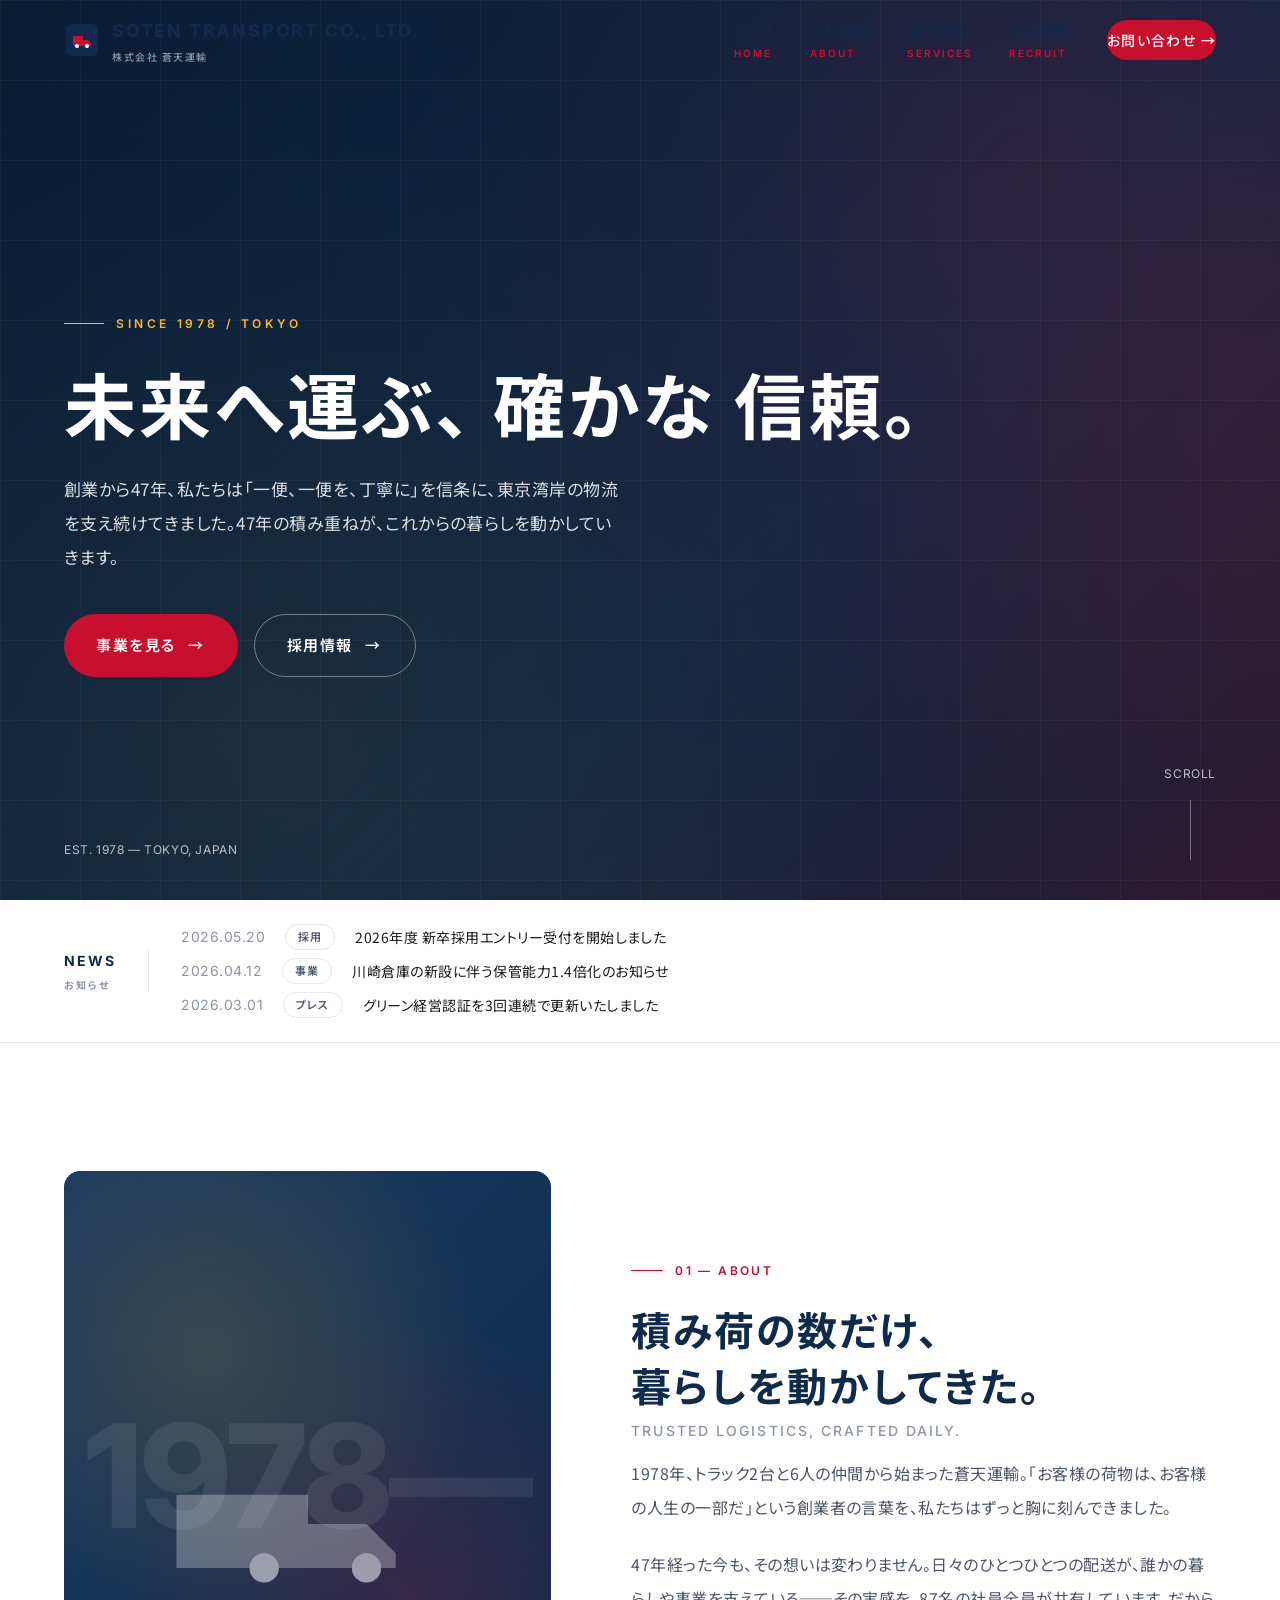
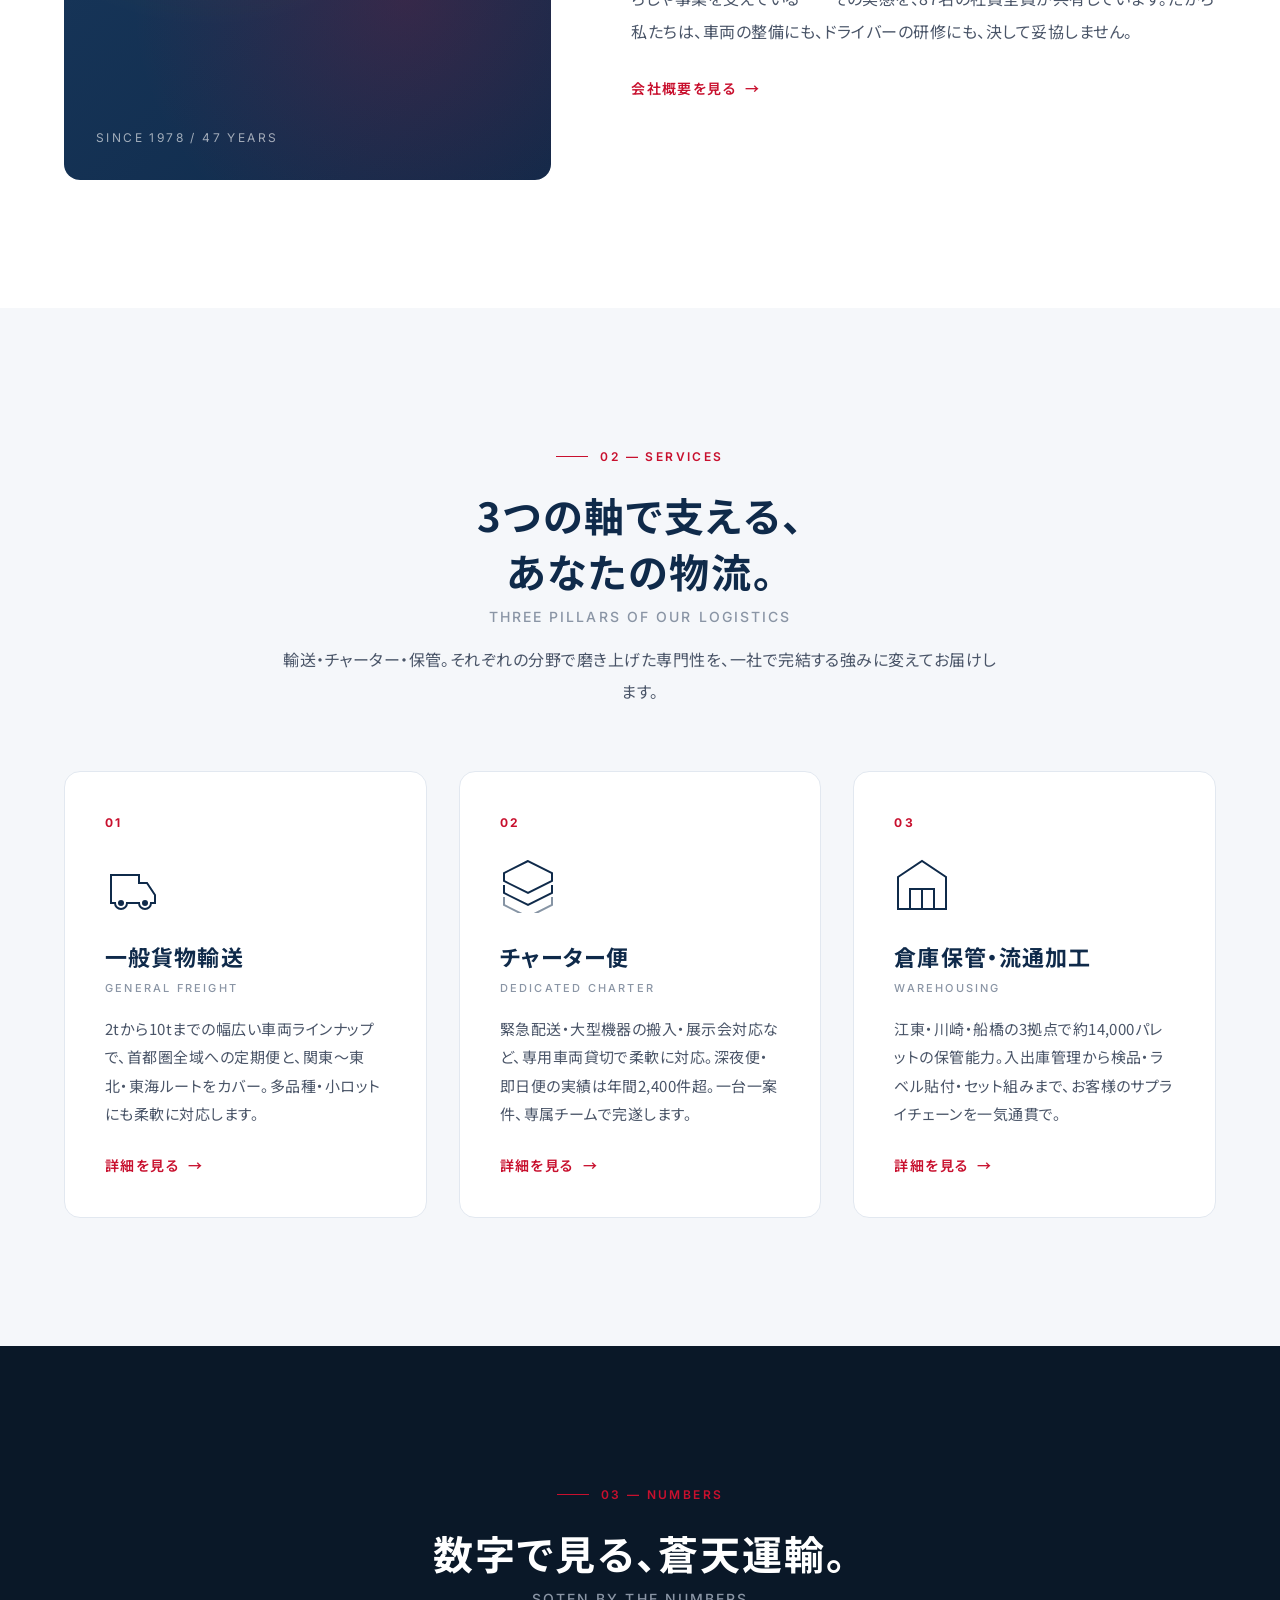
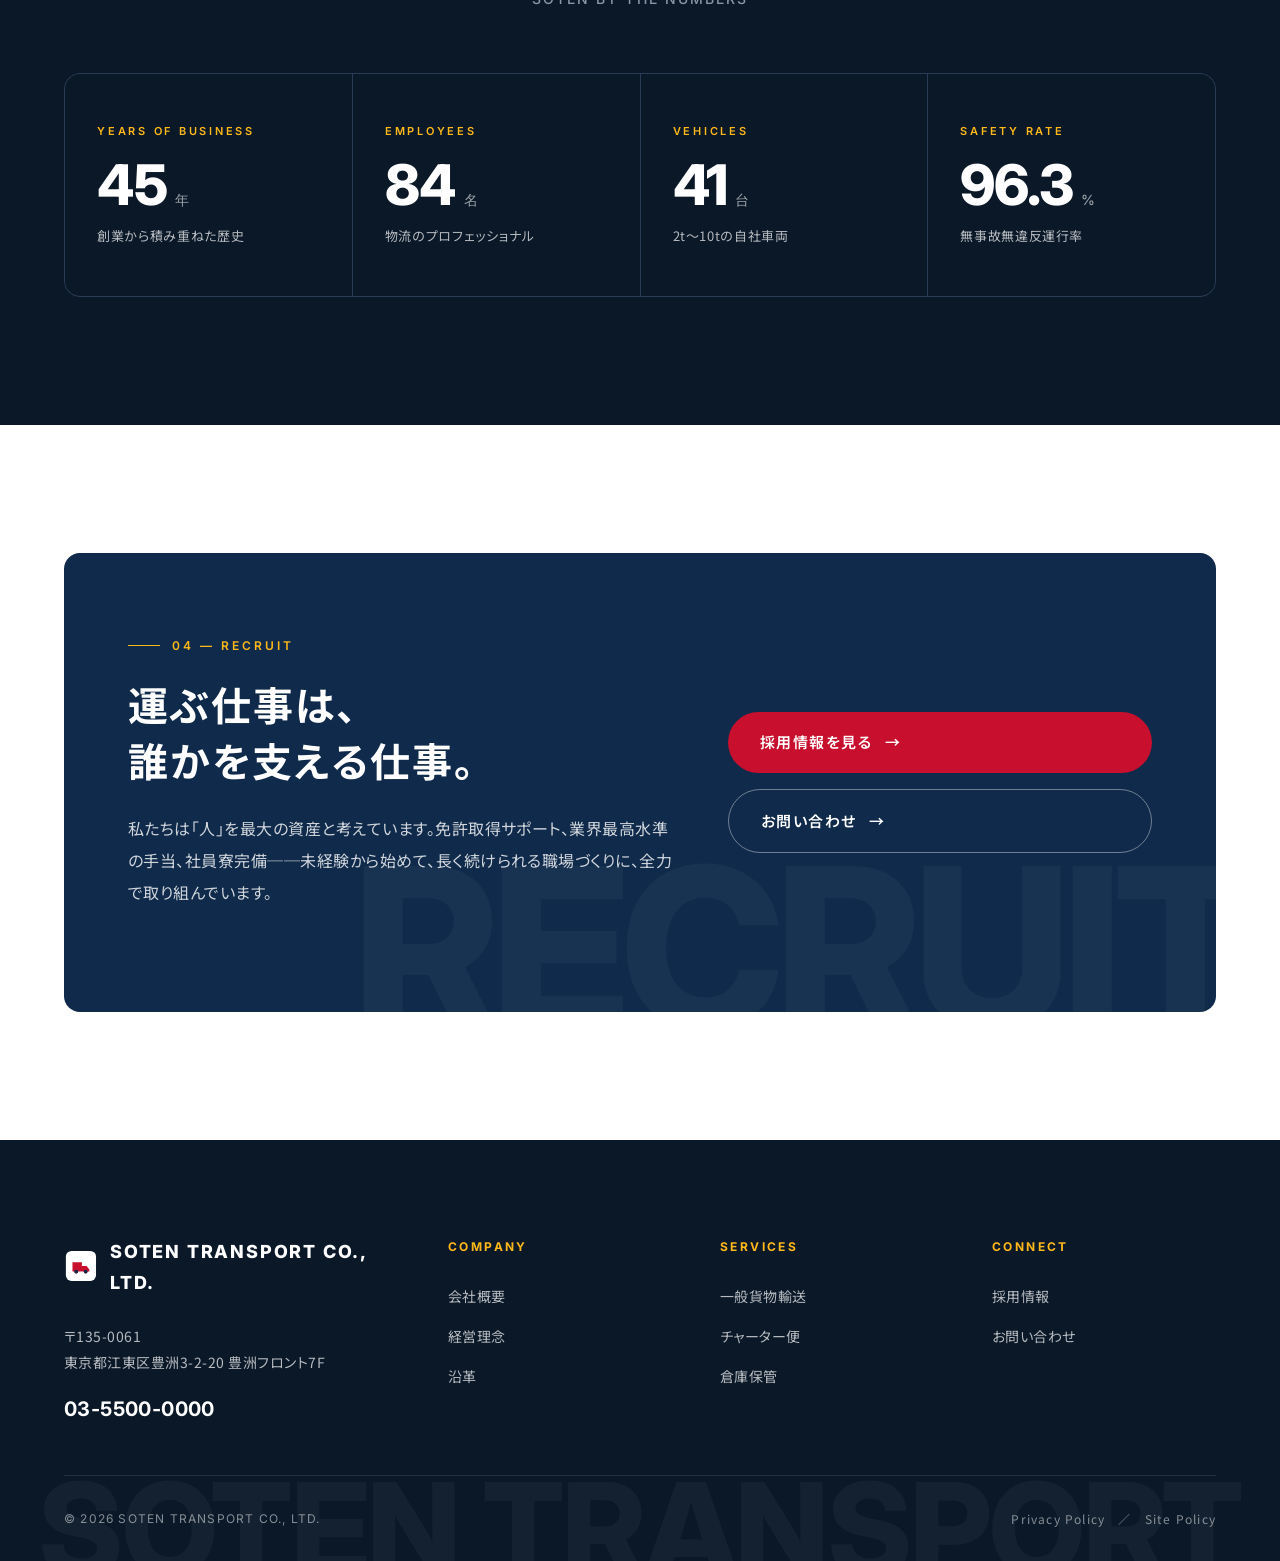
==== index.html @ a07a0244 "initial commit: 運送会社向けマルチページ コーポレートサイト テンプレート - 5ページ構成（トップ/会社概要/事業内容/採用/お問い合わせ） - data/config.json で" ====
<!DOCTYPE html>
<html lang="ja">
<head>
<meta charset="UTF-8">
<meta name="viewport" content="width=device-width, initial-scale=1">
<title>株式会社 蒼天運輸 | 未来へ運ぶ、確かな信頼。</title>
<meta name="description" content="創業47年。一般貨物輸送・チャーター便・倉庫業を一貫して提供する、東京湾岸の総合物流企業。蒼天運輸の公式サイト。">
<link rel="preconnect" href="https://fonts.googleapis.com">
<link rel="preconnect" href="https://fonts.gstatic.com" crossorigin>
<link href="https://fonts.googleapis.com/css2?family=Inter:wght@400;500;600;700;800&family=Noto+Sans+JP:wght@400;500;700&display=swap" rel="stylesheet">
<link rel="stylesheet" href="css/style.css">
</head>
<body>

<header class="site-header">
  <div class="site-header__inner">
    <a href="index.html" class="header__logo">
      <span class="header__logo-mark">
        <svg viewBox="0 0 36 36" fill="none" xmlns="http://www.w3.org/2000/svg">
          <rect x="2" y="2" width="32" height="32" rx="6" fill="#0F2A4A"/>
          <path d="M9 22 L9 14 L19 14 L19 18 L24 18 L27 22 L27 24 L25 24 A2 2 0 0 1 21 24 L15 24 A2 2 0 0 1 11 24 L9 24 Z" fill="#C8102E"/>
          <circle cx="13" cy="24" r="2" fill="#fff"/>
          <circle cx="23" cy="24" r="2" fill="#fff"/>
        </svg>
      </span>
      <span class="header__logo-text">
        <span data-cfg="company.nameEn">SOTEN TRANSPORT</span>
        <small data-cfg="company.name">株式会社 蒼天運輸</small>
      </span>
    </a>
    <nav class="header__nav">
      <a href="index.html">トップ<span class="en">Home</span></a>
      <a href="about.html">会社概要<span class="en">About</span></a>
      <a href="services.html">事業内容<span class="en">Services</span></a>
      <a href="recruit.html">採用情報<span class="en">Recruit</span></a>
      <a href="contact.html" class="header__cta">お問い合わせ →</a>
    </nav>
    <button class="header__menu-btn" aria-label="メニュー">
      <span></span><span></span><span></span>
    </button>
  </div>
</header>

<main>

  <!-- HERO -->
  <section class="hero">
    <div class="hero__bg hero__bg--placeholder"></div>
    <div class="hero__grid"></div>
    <div class="hero__inner">
      <div class="hero__sublabel">SINCE 1978 / TOKYO</div>
      <h1 class="hero__title">
        <span>未来へ運ぶ、</span>
        <span>確かな</span>
        <span>信頼。</span>
      </h1>
      <p class="hero__lead">創業から47年、私たちは「一便、一便を、丁寧に」を信条に、東京湾岸の物流を支え続けてきました。47年の積み重ねが、これからの暮らしを動かしていきます。</p>
      <div class="hero__cta">
        <a href="services.html" class="btn btn--primary">事業を見る<span class="btn__arrow">→</span></a>
        <a href="recruit.html" class="btn btn--outline">採用情報<span class="btn__arrow">→</span></a>
      </div>
    </div>
    <div class="hero__meta">
      <div class="en">EST. 1978 — TOKYO, JAPAN</div>
      <div class="hero__scroll">
        <span class="en">SCROLL</span>
        <span class="hero__scroll-line"></span>
      </div>
    </div>
  </section>

  <!-- NEWS STRIP -->
  <section class="news-strip">
    <div class="container">
      <div class="news-strip__inner">
        <div class="news-strip__label">
          NEWS
          <small>お知らせ</small>
        </div>
        <ul class="news-strip__list">
          <li class="news-strip__item">
            <span class="news-strip__date">2026.05.20</span>
            <span class="news-strip__tag">採用</span>
            <a href="recruit.html">2026年度 新卒採用エントリー受付を開始しました</a>
          </li>
          <li class="news-strip__item">
            <span class="news-strip__date">2026.04.12</span>
            <span class="news-strip__tag">事業</span>
            <a href="services.html">川崎倉庫の新設に伴う保管能力1.4倍化のお知らせ</a>
          </li>
          <li class="news-strip__item">
            <span class="news-strip__date">2026.03.01</span>
            <span class="news-strip__tag">プレス</span>
            <a href="#">グリーン経営認証を3回連続で更新いたしました</a>
          </li>
        </ul>
      </div>
    </div>
  </section>

  <!-- ABOUT -->
  <section class="section">
    <div class="container">
      <div class="about-grid">
        <div class="about-grid__visual fade-up">
          <span class="about-grid__visual-year">1978—</span>
          <svg class="about-grid__visual-truck" viewBox="0 0 200 100" fill="none" xmlns="http://www.w3.org/2000/svg">
            <path d="M10 70 L10 30 L100 30 L100 50 L140 50 L160 70 L160 80 L150 80 A10 10 0 0 1 130 80 L80 80 A10 10 0 0 1 60 80 L10 80 Z" fill="rgba(255,255,255,0.4)"/>
            <circle cx="70" cy="80" r="10" fill="rgba(255,255,255,0.6)"/>
            <circle cx="140" cy="80" r="10" fill="rgba(255,255,255,0.6)"/>
          </svg>
          <div class="about-grid__visual-label">SINCE 1978 / 47 YEARS</div>
        </div>
        <div class="about-grid__content fade-up fade-up--delay-1">
          <div class="section-label">01 — ABOUT</div>
          <h2 class="section-title">
            積み荷の数だけ、<br>暮らしを動かしてきた。
            <span class="en-sub">Trusted Logistics, Crafted Daily.</span>
          </h2>
          <p>1978年、トラック2台と6人の仲間から始まった蒼天運輸。「お客様の荷物は、お客様の人生の一部だ」という創業者の言葉を、私たちはずっと胸に刻んできました。</p>
          <p>47年経った今も、その想いは変わりません。日々のひとつひとつの配送が、誰かの暮らしや事業を支えている──その実感を、87名の社員全員が共有しています。だから私たちは、車両の整備にも、ドライバーの研修にも、決して妥協しません。</p>
          <a href="about.html" class="link-arrow">会社概要を見る</a>
        </div>
      </div>
    </div>
  </section>

  <!-- SERVICES -->
  <section class="section section--alt">
    <div class="container">
      <div class="section-header section-header--center fade-up">
        <div class="section-label">02 — SERVICES</div>
        <h2 class="section-title">
          3つの軸で支える、<br>あなたの物流。
          <span class="en-sub">Three Pillars of Our Logistics</span>
        </h2>
        <p class="section-lead">輸送・チャーター・保管。それぞれの分野で磨き上げた専門性を、一社で完結する強みに変えてお届けします。</p>
      </div>
      <div class="services-grid">
        <article class="service-card fade-up">
          <div class="service-card__num">01</div>
          <svg class="service-card__icon" viewBox="0 0 56 56" fill="none">
            <path d="M6 38V18h28v8h8l8 12v8h-4a6 6 0 1 1-12 0H22a6 6 0 1 1-12 0H6Z" stroke="currentColor" stroke-width="2"/>
            <circle cx="16" cy="46" r="3" fill="currentColor"/>
            <circle cx="40" cy="46" r="3" fill="currentColor"/>
          </svg>
          <h3 class="service-card__title">
            一般貨物輸送
            <small>General Freight</small>
          </h3>
          <p class="service-card__text">2tから10tまでの幅広い車両ラインナップで、首都圏全域への定期便と、関東〜東北・東海ルートをカバー。多品種・小ロットにも柔軟に対応します。</p>
          <a href="services.html#general" class="link-arrow">詳細を見る</a>
        </article>
        <article class="service-card fade-up fade-up--delay-1">
          <div class="service-card__num">02</div>
          <svg class="service-card__icon" viewBox="0 0 56 56" fill="none">
            <path d="M28 4 4 16v8l24 12 24-12v-8L28 4Z" stroke="currentColor" stroke-width="2"/>
            <path d="M4 28v8l24 12 24-12v-8" stroke="currentColor" stroke-width="2"/>
            <path d="M4 40v8l24 12 24-12v-8" stroke="currentColor" stroke-width="2" opacity="0.5"/>
          </svg>
          <h3 class="service-card__title">
            チャーター便
            <small>Dedicated Charter</small>
          </h3>
          <p class="service-card__text">緊急配送・大型機器の搬入・展示会対応など、専用車両貸切で柔軟に対応。深夜便・即日便の実績は年間2,400件超。一台一案件、専属チームで完遂します。</p>
          <a href="services.html#charter" class="link-arrow">詳細を見る</a>
        </article>
        <article class="service-card fade-up fade-up--delay-2">
          <div class="service-card__num">03</div>
          <svg class="service-card__icon" viewBox="0 0 56 56" fill="none">
            <path d="M4 20 28 4l24 16v32H4V20Z" stroke="currentColor" stroke-width="2"/>
            <path d="M16 52V32h24v20" stroke="currentColor" stroke-width="2"/>
            <path d="M28 32v20" stroke="currentColor" stroke-width="2"/>
          </svg>
          <h3 class="service-card__title">
            倉庫保管・流通加工
            <small>Warehousing</small>
          </h3>
          <p class="service-card__text">江東・川崎・船橋の3拠点で約14,000パレットの保管能力。入出庫管理から検品・ラベル貼付・セット組みまで、お客様のサプライチェーンを一気通貫で。</p>
          <a href="services.html#warehouse" class="link-arrow">詳細を見る</a>
        </article>
      </div>
    </div>
  </section>

  <!-- NUMBERS -->
  <section class="section section--dark">
    <div class="container">
      <div class="section-header section-header--center fade-up">
        <div class="section-label">03 — NUMBERS</div>
        <h2 class="section-title">
          数字で見る、蒼天運輸。
          <span class="en-sub">Soten by the Numbers</span>
        </h2>
      </div>
      <div class="numbers fade-up">
        <div class="numbers__cell">
          <div class="numbers__label">Years of Business</div>
          <div class="numbers__value"><span data-counter="47">0</span><span class="numbers__unit">年</span></div>
          <div class="numbers__caption">創業から積み重ねた歴史</div>
        </div>
        <div class="numbers__cell">
          <div class="numbers__label">Employees</div>
          <div class="numbers__value"><span data-counter="87">0</span><span class="numbers__unit">名</span></div>
          <div class="numbers__caption">物流のプロフェッショナル</div>
        </div>
        <div class="numbers__cell">
          <div class="numbers__label">Vehicles</div>
          <div class="numbers__value"><span data-counter="42">0</span><span class="numbers__unit">台</span></div>
          <div class="numbers__caption">2t〜10tの自社車両</div>
        </div>
        <div class="numbers__cell">
          <div class="numbers__label">Safety Rate</div>
          <div class="numbers__value"><span data-counter="99.8">0</span><span class="numbers__unit">%</span></div>
          <div class="numbers__caption">無事故無違反運行率</div>
        </div>
      </div>
    </div>
  </section>

  <!-- RECRUIT CTA -->
  <section class="section">
    <div class="container">
      <div class="recruit-cta fade-up">
        <div class="recruit-cta__content">
          <div class="recruit-cta__label">04 — RECRUIT</div>
          <h2 class="recruit-cta__title">運ぶ仕事は、<br>誰かを支える仕事。</h2>
          <p class="recruit-cta__text">私たちは「人」を最大の資産と考えています。免許取得サポート、業界最高水準の手当、社員寮完備──未経験から始めて、長く続けられる職場づくりに、全力で取り組んでいます。</p>
        </div>
        <div class="recruit-cta__action">
          <a href="recruit.html" class="btn btn--primary">採用情報を見る<span class="btn__arrow">→</span></a>
          <a href="contact.html" class="btn btn--outline">お問い合わせ<span class="btn__arrow">→</span></a>
        </div>
      </div>
    </div>
  </section>

</main>

<footer class="site-footer">
  <div class="site-footer__brand en">SOTEN TRANSPORT</div>
  <div class="container site-footer__inner">
    <div class="site-footer__top">
      <div>
        <div class="site-footer__logo">
          <span class="site-footer__logo-mark">
            <svg viewBox="0 0 36 36" fill="none" xmlns="http://www.w3.org/2000/svg">
              <rect x="2" y="2" width="32" height="32" rx="6" fill="#fff"/>
              <path d="M9 22 L9 14 L19 14 L19 18 L24 18 L27 22 L27 24 L25 24 A2 2 0 0 1 21 24 L15 24 A2 2 0 0 1 11 24 L9 24 Z" fill="#C8102E"/>
              <circle cx="13" cy="24" r="2" fill="#0F2A4A"/>
              <circle cx="23" cy="24" r="2" fill="#0F2A4A"/>
            </svg>
          </span>
          <span data-cfg="company.nameEn">SOTEN TRANSPORT</span>
        </div>
        <div class="site-footer__address">
          〒<span data-cfg="company.addressZip">135-0061</span><br>
          <span data-cfg="company.address">東京都江東区豊洲3-2-20 豊洲フロント7F</span>
        </div>
        <div class="site-footer__contact" data-cfg="company.phone">03-5500-0000</div>
      </div>
      <div>
        <div class="site-footer__col-title">Company</div>
        <ul class="site-footer__links">
          <li><a href="about.html">会社概要</a></li>
          <li><a href="about.html#philosophy">経営理念</a></li>
          <li><a href="about.html#history">沿革</a></li>
        </ul>
      </div>
      <div>
        <div class="site-footer__col-title">Services</div>
        <ul class="site-footer__links">
          <li><a href="services.html#general">一般貨物輸送</a></li>
          <li><a href="services.html#charter">チャーター便</a></li>
          <li><a href="services.html#warehouse">倉庫保管</a></li>
        </ul>
      </div>
      <div>
        <div class="site-footer__col-title">Connect</div>
        <ul class="site-footer__links">
          <li><a href="recruit.html">採用情報</a></li>
          <li><a href="contact.html">お問い合わせ</a></li>
        </ul>
      </div>
    </div>
    <div class="site-footer__bottom">
      <div class="site-footer__copy">© 2026 SOTEN TRANSPORT CO., LTD.</div>
      <div>Privacy Policy　／　Site Policy</div>
    </div>
  </div>
</footer>

<script src="js/main.js"></script>
</body>
</html>
---- css/style.css ----
/* =========================================
   蒼天運輸 - 公式サイト 共通スタイル
   ========================================= */

:root {
  --color-primary: #0F2A4A;
  --color-primary-dark: #081A30;
  --color-accent: #C8102E;
  --color-accent-dark: #9C0C24;
  --color-highlight: #FFB81C;
  --color-text: #1A1A1A;
  --color-text-sub: #4A5568;
  --color-text-light: #8A95A5;
  --color-bg: #FFFFFF;
  --color-bg-alt: #F5F7FA;
  --color-bg-dark: #0A1828;
  --color-border: #E2E8F0;
  --color-border-dark: #2A3B55;

  --font-jp: "Noto Sans JP", "Hiragino Kaku Gothic ProN", "Yu Gothic Medium", "Meiryo", sans-serif;
  --font-en: "Inter", "Outfit", -apple-system, BlinkMacSystemFont, sans-serif;

  --container: 1200px;
  --container-narrow: 960px;

  --space-2xs: 0.25rem;
  --space-xs: 0.5rem;
  --space-sm: 1rem;
  --space-md: 1.5rem;
  --space-lg: 2.5rem;
  --space-xl: 4rem;
  --space-2xl: 6rem;
  --space-3xl: 8rem;

  --radius-sm: 4px;
  --radius-md: 8px;
  --radius-lg: 16px;

  --transition-fast: 0.2s cubic-bezier(0.4, 0, 0.2, 1);
  --transition: 0.4s cubic-bezier(0.4, 0, 0.2, 1);
  --transition-slow: 0.8s cubic-bezier(0.16, 1, 0.3, 1);

  --shadow-sm: 0 2px 8px rgba(15, 42, 74, 0.06);
  --shadow-md: 0 8px 24px rgba(15, 42, 74, 0.08);
  --shadow-lg: 0 16px 48px rgba(15, 42, 74, 0.12);

  --header-h: 80px;
}

* {
  box-sizing: border-box;
  margin: 0;
  padding: 0;
}

html {
  scroll-behavior: smooth;
  -webkit-text-size-adjust: 100%;
}

body {
  font-family: var(--font-jp);
  font-size: 16px;
  line-height: 1.75;
  color: var(--color-text);
  background: var(--color-bg);
  font-feature-settings: "palt";
  letter-spacing: 0.03em;
  overflow-x: hidden;
}

img {
  max-width: 100%;
  height: auto;
  display: block;
}

a {
  color: inherit;
  text-decoration: none;
  transition: color var(--transition-fast), opacity var(--transition-fast);
}

ul, ol { list-style: none; }

button {
  font-family: inherit;
  cursor: pointer;
  border: none;
  background: none;
}

input, textarea, select {
  font-family: inherit;
  font-size: inherit;
}

/* =========================================
   タイポグラフィ
   ========================================= */
.en {
  font-family: var(--font-en);
  letter-spacing: 0.05em;
}

.section-label {
  display: inline-flex;
  align-items: center;
  gap: 0.75rem;
  font-family: var(--font-en);
  font-size: 0.75rem;
  font-weight: 600;
  letter-spacing: 0.2em;
  text-transform: uppercase;
  color: var(--color-accent);
  margin-bottom: 1.25rem;
}

.section-label::before {
  content: "";
  width: 32px;
  height: 1px;
  background: var(--color-accent);
}

.section-title {
  font-family: var(--font-jp);
  font-size: clamp(1.75rem, 3.5vw, 2.5rem);
  font-weight: 700;
  line-height: 1.4;
  letter-spacing: 0.05em;
  color: var(--color-primary);
  margin-bottom: 1rem;
}

.section-title .en-sub {
  display: block;
  font-family: var(--font-en);
  font-size: 0.875rem;
  font-weight: 500;
  letter-spacing: 0.15em;
  color: var(--color-text-light);
  margin-top: 0.5rem;
  text-transform: uppercase;
}

.section-lead {
  font-size: 1rem;
  line-height: 2;
  color: var(--color-text-sub);
  max-width: 720px;
}

/* =========================================
   レイアウト
   ========================================= */
.container {
  width: 100%;
  max-width: var(--container);
  margin: 0 auto;
  padding: 0 24px;
}

.container-narrow {
  max-width: var(--container-narrow);
}

.section {
  padding: var(--space-3xl) 0;
  position: relative;
}

.section--alt { background: var(--color-bg-alt); }
.section--dark { background: var(--color-bg-dark); color: #fff; }
.section--dark .section-title { color: #fff; }
.section--dark .section-lead { color: rgba(255, 255, 255, 0.7); }

.section-header {
  margin-bottom: var(--space-xl);
}

.section-header--center {
  text-align: center;
}

.section-header--center .section-label {
  justify-content: center;
}

.section-header--center .section-lead {
  margin-left: auto;
  margin-right: auto;
}

/* =========================================
   ヘッダー
   ========================================= */
.site-header {
  position: fixed;
  top: 0;
  left: 0;
  right: 0;
  height: var(--header-h);
  z-index: 100;
  display: flex;
  align-items: center;
  background: transparent;
  transition: background var(--transition), backdrop-filter var(--transition), box-shadow var(--transition);
}

.site-header.is-scrolled {
  background: rgba(255, 255, 255, 0.96);
  backdrop-filter: saturate(180%) blur(16px);
  -webkit-backdrop-filter: saturate(180%) blur(16px);
  box-shadow: 0 1px 0 var(--color-border);
}

.site-header.is-light .header__logo,
.site-header.is-light .header__nav a {
  color: #fff;
}

.site-header__inner {
  width: 100%;
  max-width: var(--container);
  margin: 0 auto;
  padding: 0 24px;
  display: flex;
  align-items: center;
  justify-content: space-between;
}

.header__logo {
  font-family: var(--font-en);
  font-size: 1.125rem;
  font-weight: 800;
  letter-spacing: 0.1em;
  color: var(--color-primary);
  display: flex;
  align-items: center;
  gap: 0.75rem;
  transition: color var(--transition-fast);
}

.header__logo-mark {
  width: 36px;
  height: 36px;
  display: inline-flex;
  align-items: center;
  justify-content: center;
}

.header__logo-mark svg {
  width: 100%;
  height: 100%;
}

.header__logo-text small {
  display: block;
  font-family: var(--font-jp);
  font-size: 0.625rem;
  font-weight: 500;
  letter-spacing: 0.15em;
  color: var(--color-text-light);
  margin-top: 2px;
}

.header__nav {
  display: flex;
  align-items: center;
  gap: 2.25rem;
}

.header__nav a {
  font-family: var(--font-jp);
  font-size: 0.875rem;
  font-weight: 500;
  color: var(--color-primary);
  letter-spacing: 0.1em;
  position: relative;
  padding: 0.5rem 0;
}

.header__nav a .en {
  display: block;
  font-family: var(--font-en);
  font-size: 0.625rem;
  font-weight: 600;
  letter-spacing: 0.2em;
  color: var(--color-accent);
  margin-top: 2px;
  text-transform: uppercase;
}

.header__nav a::after {
  content: "";
  position: absolute;
  left: 0;
  bottom: -2px;
  width: 0;
  height: 1px;
  background: currentColor;
  transition: width var(--transition);
}

.header__nav a:hover::after { width: 100%; }

.header__cta {
  display: inline-flex;
  align-items: center;
  gap: 0.5rem;
  padding: 0.75rem 1.5rem;
  background: var(--color-accent);
  color: #fff !important;
  font-size: 0.875rem;
  font-weight: 600;
  border-radius: 999px;
  transition: background var(--transition-fast), transform var(--transition-fast);
}

.header__cta:hover {
  background: var(--color-accent-dark);
  transform: translateY(-1px);
}

.header__cta::after { content: none !important; }

.header__menu-btn {
  display: none;
  width: 44px;
  height: 44px;
  position: relative;
  z-index: 10;
}

.header__menu-btn span {
  position: absolute;
  left: 10px;
  width: 24px;
  height: 2px;
  background: var(--color-primary);
  transition: transform var(--transition), top var(--transition), opacity var(--transition);
}

.header__menu-btn span:nth-child(1) { top: 14px; }
.header__menu-btn span:nth-child(2) { top: 21px; }
.header__menu-btn span:nth-child(3) { top: 28px; }

.site-header.is-light .header__menu-btn span { background: #fff; }

body.is-menu-open .header__menu-btn span:nth-child(1) {
  top: 21px;
  transform: rotate(45deg);
}
body.is-menu-open .header__menu-btn span:nth-child(2) { opacity: 0; }
body.is-menu-open .header__menu-btn span:nth-child(3) {
  top: 21px;
  transform: rotate(-45deg);
}

/* =========================================
   ヒーロー（FV）
   ========================================= */
.hero {
  position: relative;
  min-height: 100vh;
  display: flex;
  align-items: center;
  background: var(--color-primary);
  color: #fff;
  overflow: hidden;
  padding: calc(var(--header-h) + 4rem) 0 4rem;
}

.hero__bg {
  position: absolute;
  inset: 0;
  background-size: cover;
  background-position: center;
  z-index: 0;
}

.hero__bg::after {
  content: "";
  position: absolute;
  inset: 0;
  background: linear-gradient(135deg, rgba(8, 26, 48, 0.85) 0%, rgba(15, 42, 74, 0.5) 60%, rgba(200, 16, 46, 0.2) 100%);
}

.hero__bg--placeholder {
  background:
    radial-gradient(circle at 80% 20%, rgba(200, 16, 46, 0.35), transparent 50%),
    radial-gradient(circle at 20% 80%, rgba(255, 184, 28, 0.15), transparent 50%),
    linear-gradient(135deg, #0F2A4A 0%, #081A30 100%);
}

.hero__grid {
  position: absolute;
  inset: 0;
  background-image:
    linear-gradient(rgba(255, 255, 255, 0.04) 1px, transparent 1px),
    linear-gradient(90deg, rgba(255, 255, 255, 0.04) 1px, transparent 1px);
  background-size: 80px 80px;
  z-index: 1;
}

.hero__inner {
  position: relative;
  z-index: 2;
  width: 100%;
  max-width: var(--container);
  margin: 0 auto;
  padding: 0 24px;
}

.hero__sublabel {
  font-family: var(--font-en);
  font-size: 0.75rem;
  font-weight: 600;
  letter-spacing: 0.3em;
  color: var(--color-highlight);
  text-transform: uppercase;
  margin-bottom: 1.5rem;
  display: inline-flex;
  align-items: center;
  gap: 0.75rem;
  opacity: 0;
  transform: translateY(20px);
  animation: heroIn 1s 0.2s cubic-bezier(0.16, 1, 0.3, 1) forwards;
}

.hero__sublabel::before {
  content: "";
  width: 40px;
  height: 1px;
  background: var(--color-highlight);
}

.hero__title {
  font-size: clamp(2.5rem, 6vw, 4.5rem);
  font-weight: 700;
  line-height: 1.25;
  letter-spacing: 0.04em;
  margin-bottom: 1.5rem;
  max-width: 900px;
}

.hero__title span {
  display: inline-block;
  opacity: 0;
  transform: translateY(30px);
  animation: heroIn 0.9s cubic-bezier(0.16, 1, 0.3, 1) forwards;
}

.hero__title span:nth-child(1) { animation-delay: 0.4s; }
.hero__title span:nth-child(2) { animation-delay: 0.55s; }
.hero__title span:nth-child(3) { animation-delay: 0.7s; }

.hero__lead {
  font-size: 1.0625rem;
  line-height: 2;
  max-width: 560px;
  color: rgba(255, 255, 255, 0.85);
  opacity: 0;
  transform: translateY(20px);
  animation: heroIn 1s 0.9s cubic-bezier(0.16, 1, 0.3, 1) forwards;
  margin-bottom: 2.5rem;
}

.hero__cta {
  display: flex;
  gap: 1rem;
  flex-wrap: wrap;
  opacity: 0;
  transform: translateY(20px);
  animation: heroIn 1s 1.1s cubic-bezier(0.16, 1, 0.3, 1) forwards;
}

@keyframes heroIn {
  to { opacity: 1; transform: translateY(0); }
}

.hero__meta {
  position: absolute;
  bottom: 2.5rem;
  left: 0;
  right: 0;
  z-index: 2;
  display: flex;
  justify-content: space-between;
  align-items: flex-end;
  padding: 0 calc((100% - var(--container)) / 2 + 24px);
  font-family: var(--font-en);
  font-size: 0.75rem;
  letter-spacing: 0.2em;
  text-transform: uppercase;
  color: rgba(255, 255, 255, 0.7);
}

.hero__scroll {
  display: flex;
  flex-direction: column;
  align-items: center;
  gap: 1rem;
}

.hero__scroll-line {
  width: 1px;
  height: 60px;
  background: rgba(255, 255, 255, 0.4);
  position: relative;
  overflow: hidden;
}

.hero__scroll-line::after {
  content: "";
  position: absolute;
  top: -60px;
  left: 0;
  width: 100%;
  height: 60px;
  background: linear-gradient(to bottom, transparent, #fff);
  animation: scrollLine 2.4s infinite;
}

@keyframes scrollLine {
  0% { top: -60px; }
  100% { top: 60px; }
}

/* セカンドヒーロー（下層ページ） */
.page-hero {
  position: relative;
  min-height: 420px;
  display: flex;
  align-items: flex-end;
  background: var(--color-primary);
  color: #fff;
  padding: calc(var(--header-h) + 4rem) 0 4rem;
  overflow: hidden;
}

.page-hero__bg {
  position: absolute;
  inset: 0;
  background:
    radial-gradient(circle at 70% 30%, rgba(200, 16, 46, 0.25), transparent 50%),
    linear-gradient(135deg, #0F2A4A 0%, #081A30 100%);
}

.page-hero__grid {
  position: absolute;
  inset: 0;
  background-image:
    linear-gradient(rgba(255, 255, 255, 0.04) 1px, transparent 1px),
    linear-gradient(90deg, rgba(255, 255, 255, 0.04) 1px, transparent 1px);
  background-size: 80px 80px;
}

.page-hero__inner {
  position: relative;
  z-index: 1;
}

.page-hero__crumb {
  font-family: var(--font-en);
  font-size: 0.75rem;
  letter-spacing: 0.2em;
  color: var(--color-highlight);
  text-transform: uppercase;
  margin-bottom: 1rem;
  display: flex;
  align-items: center;
  gap: 0.75rem;
}

.page-hero__crumb::before {
  content: "";
  width: 32px;
  height: 1px;
  background: var(--color-highlight);
}

.page-hero__title {
  font-size: clamp(2rem, 5vw, 3.5rem);
  font-weight: 700;
  letter-spacing: 0.05em;
  line-height: 1.3;
}

.page-hero__title .en-sub {
  display: block;
  font-family: var(--font-en);
  font-size: 0.875rem;
  font-weight: 500;
  letter-spacing: 0.2em;
  color: rgba(255, 255, 255, 0.6);
  margin-top: 0.75rem;
  text-transform: uppercase;
}

/* =========================================
   ボタン
   ========================================= */
.btn {
  display: inline-flex;
  align-items: center;
  gap: 0.75rem;
  padding: 1.1rem 2rem;
  font-size: 0.9375rem;
  font-weight: 600;
  letter-spacing: 0.1em;
  border-radius: 999px;
  transition: all var(--transition);
  position: relative;
  overflow: hidden;
}

.btn--primary {
  background: var(--color-accent);
  color: #fff;
}

.btn--primary:hover {
  background: var(--color-accent-dark);
  transform: translateY(-2px);
  box-shadow: 0 12px 32px rgba(200, 16, 46, 0.3);
}

.btn--outline {
  background: transparent;
  color: #fff;
  border: 1px solid rgba(255, 255, 255, 0.4);
}

.btn--outline:hover {
  background: rgba(255, 255, 255, 0.1);
  border-color: #fff;
}

.btn--dark {
  background: var(--color-primary);
  color: #fff;
}

.btn--dark:hover {
  background: var(--color-primary-dark);
  transform: translateY(-2px);
}

.btn__arrow {
  width: 18px;
  height: 18px;
  display: inline-flex;
  align-items: center;
  justify-content: center;
  transition: transform var(--transition);
}

.btn:hover .btn__arrow {
  transform: translateX(4px);
}

/* インラインリンク */
.link-arrow {
  display: inline-flex;
  align-items: center;
  gap: 0.5rem;
  font-weight: 600;
  font-size: 0.875rem;
  letter-spacing: 0.1em;
  color: var(--color-accent);
  position: relative;
}

.link-arrow::after {
  content: "→";
  transition: transform var(--transition-fast);
}

.link-arrow:hover::after {
  transform: translateX(4px);
}

/* =========================================
   トップ：ニュース
   ========================================= */
.news-strip {
  background: #fff;
  border-bottom: 1px solid var(--color-border);
  padding: 1.5rem 0;
}

.news-strip__inner {
  display: flex;
  align-items: center;
  gap: 2rem;
}

.news-strip__label {
  display: flex;
  flex-direction: column;
  font-family: var(--font-en);
  font-size: 0.875rem;
  font-weight: 700;
  letter-spacing: 0.15em;
  color: var(--color-primary);
  padding-right: 2rem;
  border-right: 1px solid var(--color-border);
  flex-shrink: 0;
}

.news-strip__label small {
  font-family: var(--font-jp);
  font-size: 0.625rem;
  color: var(--color-text-light);
  margin-top: 2px;
}

.news-strip__list {
  flex: 1;
  display: flex;
  flex-direction: column;
  gap: 0.5rem;
}

.news-strip__item {
  display: flex;
  align-items: center;
  gap: 1.25rem;
  font-size: 0.875rem;
}

.news-strip__date {
  font-family: var(--font-en);
  color: var(--color-text-light);
  flex-shrink: 0;
}

.news-strip__tag {
  display: inline-block;
  padding: 0.15rem 0.75rem;
  font-size: 0.6875rem;
  font-weight: 600;
  letter-spacing: 0.1em;
  border: 1px solid var(--color-border);
  border-radius: 999px;
  color: var(--color-text-sub);
  flex-shrink: 0;
}

.news-strip__item a {
  color: var(--color-text);
  transition: color var(--transition-fast);
  overflow: hidden;
  text-overflow: ellipsis;
  white-space: nowrap;
}

.news-strip__item a:hover { color: var(--color-accent); }

/* =========================================
   About セクション
   ========================================= */
.about-grid {
  display: grid;
  grid-template-columns: 1fr 1.2fr;
  gap: 5rem;
  align-items: center;
}

.about-grid__visual {
  position: relative;
  aspect-ratio: 4 / 5;
  background: linear-gradient(135deg, #1a3a5f, #0F2A4A);
  border-radius: var(--radius-lg);
  overflow: hidden;
}

.about-grid__visual::before {
  content: "";
  position: absolute;
  inset: 0;
  background:
    radial-gradient(circle at 30% 30%, rgba(255, 184, 28, 0.15), transparent 50%),
    radial-gradient(circle at 70% 70%, rgba(200, 16, 46, 0.2), transparent 50%);
}

.about-grid__visual-label {
  position: absolute;
  bottom: 2rem;
  left: 2rem;
  font-family: var(--font-en);
  font-size: 0.75rem;
  letter-spacing: 0.2em;
  color: rgba(255, 255, 255, 0.6);
  text-transform: uppercase;
}

.about-grid__visual-year {
  position: absolute;
  top: 50%;
  left: 50%;
  transform: translate(-50%, -50%);
  font-family: var(--font-en);
  font-size: clamp(5rem, 12vw, 9rem);
  font-weight: 800;
  color: rgba(255, 255, 255, 0.08);
  letter-spacing: -0.02em;
  white-space: nowrap;
}

.about-grid__visual-truck {
  position: absolute;
  bottom: 30%;
  left: 50%;
  transform: translateX(-50%);
  width: 60%;
  opacity: 0.7;
}

.about-grid__content p {
  font-size: 1rem;
  line-height: 2.1;
  color: var(--color-text-sub);
  margin-bottom: 1.5rem;
}

/* =========================================
   Services
   ========================================= */
.services-grid {
  display: grid;
  grid-template-columns: repeat(3, 1fr);
  gap: 2rem;
}

.service-card {
  position: relative;
  background: #fff;
  border-radius: var(--radius-lg);
  padding: 2.5rem;
  overflow: hidden;
  border: 1px solid var(--color-border);
  transition: transform var(--transition), box-shadow var(--transition), border-color var(--transition);
  display: flex;
  flex-direction: column;
  min-height: 380px;
}

.service-card:hover {
  transform: translateY(-6px);
  box-shadow: var(--shadow-lg);
  border-color: transparent;
}

.service-card__num {
  font-family: var(--font-en);
  font-size: 0.75rem;
  font-weight: 700;
  letter-spacing: 0.2em;
  color: var(--color-accent);
  margin-bottom: 1.5rem;
}

.service-card__icon {
  width: 56px;
  height: 56px;
  margin-bottom: 1.5rem;
  color: var(--color-primary);
}

.service-card__title {
  font-size: 1.375rem;
  font-weight: 700;
  letter-spacing: 0.05em;
  color: var(--color-primary);
  margin-bottom: 1rem;
}

.service-card__title small {
  display: block;
  font-family: var(--font-en);
  font-size: 0.6875rem;
  font-weight: 500;
  letter-spacing: 0.2em;
  color: var(--color-text-light);
  margin-top: 0.25rem;
  text-transform: uppercase;
}

.service-card__text {
  font-size: 0.9375rem;
  line-height: 1.9;
  color: var(--color-text-sub);
  flex: 1;
  margin-bottom: 1.5rem;
}

/* =========================================
   Numbers (数字で見る)
   ========================================= */
.numbers {
  display: grid;
  grid-template-columns: repeat(4, 1fr);
  gap: 1px;
  background: var(--color-border-dark);
  border: 1px solid var(--color-border-dark);
  border-radius: var(--radius-lg);
  overflow: hidden;
}

.numbers__cell {
  background: var(--color-bg-dark);
  padding: 3rem 2rem;
  text-align: left;
  position: relative;
}

.numbers__label {
  font-family: var(--font-en);
  font-size: 0.6875rem;
  font-weight: 600;
  letter-spacing: 0.25em;
  color: var(--color-highlight);
  text-transform: uppercase;
  margin-bottom: 1rem;
}

.numbers__value {
  font-family: var(--font-en);
  font-size: clamp(2.5rem, 4.5vw, 3.5rem);
  font-weight: 800;
  line-height: 1;
  color: #fff;
  letter-spacing: -0.02em;
  display: flex;
  align-items: baseline;
  gap: 0.25rem;
}

.numbers__unit {
  font-size: 0.875rem;
  font-weight: 500;
  letter-spacing: 0.1em;
  color: rgba(255, 255, 255, 0.6);
  margin-left: 0.25rem;
}

.numbers__caption {
  font-size: 0.8125rem;
  color: rgba(255, 255, 255, 0.7);
  margin-top: 0.75rem;
  letter-spacing: 0.05em;
}

/* =========================================
   Recruit CTA
   ========================================= */
.recruit-cta {
  position: relative;
  background: var(--color-primary);
  color: #fff;
  border-radius: var(--radius-lg);
  padding: 4.5rem 4rem;
  overflow: hidden;
  display: grid;
  grid-template-columns: 1.3fr 1fr;
  gap: 3rem;
  align-items: center;
}

.recruit-cta::before {
  content: "RECRUIT";
  position: absolute;
  right: -2rem;
  bottom: -3rem;
  font-family: var(--font-en);
  font-size: clamp(8rem, 18vw, 14rem);
  font-weight: 800;
  color: rgba(255, 255, 255, 0.04);
  letter-spacing: -0.04em;
  line-height: 1;
}

.recruit-cta__content {
  position: relative;
  z-index: 1;
}

.recruit-cta__label {
  font-family: var(--font-en);
  font-size: 0.75rem;
  font-weight: 600;
  letter-spacing: 0.25em;
  color: var(--color-highlight);
  margin-bottom: 1.25rem;
  display: inline-flex;
  align-items: center;
  gap: 0.75rem;
}

.recruit-cta__label::before {
  content: "";
  width: 32px;
  height: 1px;
  background: var(--color-highlight);
}

.recruit-cta__title {
  font-size: clamp(1.75rem, 3.5vw, 2.5rem);
  font-weight: 700;
  line-height: 1.4;
  margin-bottom: 1.5rem;
  letter-spacing: 0.05em;
}

.recruit-cta__text {
  font-size: 1rem;
  line-height: 2;
  color: rgba(255, 255, 255, 0.8);
  margin-bottom: 2rem;
}

.recruit-cta__action {
  position: relative;
  z-index: 1;
  display: flex;
  flex-direction: column;
  gap: 1rem;
}

/* =========================================
   会社概要ページ：代表挨拶
   ========================================= */
.president {
  display: grid;
  grid-template-columns: 1fr 1.3fr;
  gap: 4rem;
  align-items: start;
}

.president__visual {
  position: relative;
  aspect-ratio: 3 / 4;
  background: linear-gradient(135deg, #2a4a6f, #0F2A4A);
  border-radius: var(--radius-lg);
  overflow: hidden;
}

.president__visual::before {
  content: "PRESIDENT";
  position: absolute;
  bottom: 1.5rem;
  left: 1.5rem;
  font-family: var(--font-en);
  font-size: 0.75rem;
  letter-spacing: 0.25em;
  color: rgba(255, 255, 255, 0.5);
}

.president__name {
  position: absolute;
  top: 1.5rem;
  right: 1.5rem;
  font-family: var(--font-en);
  font-size: 0.75rem;
  letter-spacing: 0.2em;
  color: rgba(255, 255, 255, 0.5);
  text-transform: uppercase;
}

.president__quote {
  font-size: 1.5rem;
  line-height: 1.8;
  font-weight: 700;
  color: var(--color-primary);
  margin-bottom: 2rem;
  letter-spacing: 0.05em;
}

.president__text p {
  font-size: 0.9375rem;
  line-height: 2.1;
  color: var(--color-text-sub);
  margin-bottom: 1.25rem;
}

.president__sign {
  display: flex;
  align-items: baseline;
  gap: 1rem;
  margin-top: 2rem;
  padding-top: 2rem;
  border-top: 1px solid var(--color-border);
}

.president__sign-title {
  font-size: 0.75rem;
  letter-spacing: 0.15em;
  color: var(--color-text-light);
}

.president__sign-name {
  font-size: 1.25rem;
  font-weight: 700;
  color: var(--color-primary);
  letter-spacing: 0.1em;
}

/* 経営理念カード */
.philosophy {
  display: grid;
  grid-template-columns: repeat(3, 1fr);
  gap: 0;
  border: 1px solid var(--color-border);
  border-radius: var(--radius-lg);
  overflow: hidden;
}

.philosophy__cell {
  padding: 3rem 2.5rem;
  background: #fff;
  border-right: 1px solid var(--color-border);
}

.philosophy__cell:last-child { border-right: none; }

.philosophy__num {
  font-family: var(--font-en);
  font-size: 0.75rem;
  font-weight: 700;
  letter-spacing: 0.2em;
  color: var(--color-accent);
  margin-bottom: 1.5rem;
}

.philosophy__title {
  font-size: 1.5rem;
  font-weight: 700;
  color: var(--color-primary);
  margin-bottom: 1rem;
  letter-spacing: 0.05em;
}

.philosophy__title small {
  display: block;
  font-family: var(--font-en);
  font-size: 0.6875rem;
  font-weight: 500;
  letter-spacing: 0.2em;
  color: var(--color-text-light);
  margin-top: 0.5rem;
  text-transform: uppercase;
}

.philosophy__text {
  font-size: 0.9375rem;
  line-height: 1.9;
  color: var(--color-text-sub);
}

/* 会社概要テーブル */
.profile-table {
  width: 100%;
  border-collapse: collapse;
}

.profile-table tr {
  border-bottom: 1px solid var(--color-border);
}

.profile-table tr:first-child {
  border-top: 1px solid var(--color-border);
}

.profile-table th,
.profile-table td {
  padding: 1.5rem 0;
  text-align: left;
  vertical-align: top;
  font-size: 0.9375rem;
}

.profile-table th {
  width: 220px;
  font-weight: 700;
  color: var(--color-primary);
  letter-spacing: 0.1em;
}

.profile-table td {
  color: var(--color-text-sub);
  line-height: 1.9;
}

/* 沿革タイムライン */
.history {
  position: relative;
  padding-left: 2rem;
}

.history::before {
  content: "";
  position: absolute;
  left: 0;
  top: 0.5rem;
  bottom: 0.5rem;
  width: 1px;
  background: var(--color-border);
}

.history__item {
  position: relative;
  padding: 1.25rem 0 1.25rem 2rem;
}

.history__item::before {
  content: "";
  position: absolute;
  left: -0.31rem;
  top: 1.85rem;
  width: 10px;
  height: 10px;
  background: var(--color-accent);
  border-radius: 50%;
}

.history__year {
  font-family: var(--font-en);
  font-size: 1.125rem;
  font-weight: 700;
  color: var(--color-primary);
  margin-bottom: 0.5rem;
  letter-spacing: 0.05em;
}

.history__text {
  font-size: 0.9375rem;
  color: var(--color-text-sub);
  line-height: 1.8;
}

/* =========================================
   事業内容ページ
   ========================================= */
.service-detail {
  display: grid;
  grid-template-columns: 1fr 1.2fr;
  gap: 5rem;
  align-items: center;
}

.service-detail--reverse .service-detail__visual {
  order: 2;
}

.service-detail__visual {
  position: relative;
  aspect-ratio: 4 / 3;
  background: linear-gradient(135deg, #1a3a5f, #0F2A4A);
  border-radius: var(--radius-lg);
  overflow: hidden;
}

.service-detail__visual-num {
  position: absolute;
  top: 1.5rem;
  left: 1.5rem;
  font-family: var(--font-en);
  font-size: clamp(4rem, 8vw, 6rem);
  font-weight: 800;
  color: rgba(255, 255, 255, 0.08);
  letter-spacing: -0.02em;
  line-height: 1;
}

.service-detail__visual-label {
  position: absolute;
  bottom: 1.5rem;
  left: 1.5rem;
  font-family: var(--font-en);
  font-size: 0.75rem;
  letter-spacing: 0.25em;
  color: rgba(255, 255, 255, 0.6);
  text-transform: uppercase;
}

.service-detail__label {
  font-family: var(--font-en);
  font-size: 0.75rem;
  font-weight: 700;
  letter-spacing: 0.25em;
  color: var(--color-accent);
  margin-bottom: 1rem;
}

.service-detail__title {
  font-size: clamp(1.75rem, 3vw, 2.25rem);
  font-weight: 700;
  color: var(--color-primary);
  margin-bottom: 1.5rem;
  letter-spacing: 0.05em;
  line-height: 1.4;
}

.service-detail__text {
  font-size: 1rem;
  line-height: 2.1;
  color: var(--color-text-sub);
  margin-bottom: 2rem;
}

.service-detail__features {
  display: grid;
  grid-template-columns: 1fr 1fr;
  gap: 1.25rem;
  border-top: 1px solid var(--color-border);
  padding-top: 2rem;
}

.service-detail__feature {
  font-size: 0.875rem;
  line-height: 1.7;
  color: var(--color-text-sub);
  position: relative;
  padding-left: 1.5rem;
}

.service-detail__feature::before {
  content: "";
  position: absolute;
  left: 0;
  top: 0.65rem;
  width: 8px;
  height: 8px;
  background: var(--color-accent);
  border-radius: 50%;
}

/* 取扱品目マーキー */
.marquee {
  overflow: hidden;
  padding: 2rem 0;
  background: var(--color-bg-alt);
  border-top: 1px solid var(--color-border);
  border-bottom: 1px solid var(--color-border);
  position: relative;
}

.marquee::before,
.marquee::after {
  content: "";
  position: absolute;
  top: 0;
  bottom: 0;
  width: 120px;
  z-index: 2;
  pointer-events: none;
}

.marquee::before {
  left: 0;
  background: linear-gradient(to right, var(--color-bg-alt), transparent);
}

.marquee::after {
  right: 0;
  background: linear-gradient(to left, var(--color-bg-alt), transparent);
}

.marquee__track {
  display: flex;
  gap: 3rem;
  white-space: nowrap;
  animation: marquee 40s linear infinite;
  width: max-content;
}

.marquee__item {
  font-family: var(--font-en);
  font-size: 1.5rem;
  font-weight: 700;
  letter-spacing: 0.1em;
  color: var(--color-primary);
  display: flex;
  align-items: center;
  gap: 3rem;
}

.marquee__item::after {
  content: "●";
  font-size: 0.5rem;
  color: var(--color-accent);
}

@keyframes marquee {
  from { transform: translateX(0); }
  to { transform: translateX(-50%); }
}

/* =========================================
   採用ページ
   ========================================= */
.recruit-message {
  text-align: center;
  max-width: 800px;
  margin: 0 auto;
}

.recruit-message__catch {
  font-size: clamp(1.75rem, 4vw, 2.75rem);
  font-weight: 700;
  line-height: 1.6;
  color: var(--color-primary);
  letter-spacing: 0.05em;
  margin-bottom: 2rem;
}

.recruit-message__catch em {
  font-style: normal;
  color: var(--color-accent);
}

.recruit-message__text {
  font-size: 1rem;
  line-height: 2.1;
  color: var(--color-text-sub);
}

/* 募集職種タブ */
.position-tabs {
  margin-top: 4rem;
}

.position-tabs__nav {
  display: grid;
  grid-template-columns: repeat(4, 1fr);
  gap: 0;
  border-bottom: 2px solid var(--color-border);
  margin-bottom: 3rem;
}

.position-tabs__btn {
  padding: 1.5rem 1rem;
  font-family: var(--font-jp);
  font-size: 1rem;
  font-weight: 700;
  letter-spacing: 0.1em;
  color: var(--color-text-light);
  text-align: center;
  border-bottom: 3px solid transparent;
  margin-bottom: -2px;
  transition: color var(--transition), border-color var(--transition);
  position: relative;
}

.position-tabs__btn small {
  display: block;
  font-family: var(--font-en);
  font-size: 0.625rem;
  font-weight: 600;
  letter-spacing: 0.2em;
  margin-top: 0.25rem;
  color: var(--color-text-light);
  text-transform: uppercase;
}

.position-tabs__btn.is-active {
  color: var(--color-primary);
  border-color: var(--color-accent);
}

.position-tabs__btn.is-active small { color: var(--color-accent); }

.position-tabs__panel {
  display: none;
  animation: tabIn 0.4s ease-out;
}

.position-tabs__panel.is-active { display: block; }

@keyframes tabIn {
  from { opacity: 0; transform: translateY(8px); }
  to { opacity: 1; transform: translateY(0); }
}

.position-panel {
  display: grid;
  grid-template-columns: 1fr 1.5fr;
  gap: 3rem;
  align-items: start;
}

.position-panel__visual {
  position: relative;
  aspect-ratio: 1 / 1;
  background: linear-gradient(135deg, #1a3a5f, #0F2A4A);
  border-radius: var(--radius-lg);
  overflow: hidden;
}

.position-panel__visual-icon {
  position: absolute;
  top: 50%;
  left: 50%;
  transform: translate(-50%, -50%);
  width: 35%;
  color: rgba(255, 255, 255, 0.4);
}

.position-panel__visual-label {
  position: absolute;
  bottom: 1.5rem;
  left: 1.5rem;
  font-family: var(--font-en);
  font-size: 0.75rem;
  letter-spacing: 0.25em;
  color: rgba(255, 255, 255, 0.6);
  text-transform: uppercase;
}

.position-panel__detail {
  width: 100%;
}

.position-panel__title {
  font-size: 1.75rem;
  font-weight: 700;
  color: var(--color-primary);
  margin-bottom: 1rem;
  letter-spacing: 0.05em;
}

.position-panel__lead {
  font-size: 0.9375rem;
  line-height: 2;
  color: var(--color-text-sub);
  margin-bottom: 2rem;
}

.position-panel__table {
  width: 100%;
  border-collapse: collapse;
}

.position-panel__table tr {
  border-bottom: 1px solid var(--color-border);
}

.position-panel__table tr:first-child {
  border-top: 1px solid var(--color-border);
}

.position-panel__table th {
  width: 140px;
  padding: 1rem 0;
  text-align: left;
  font-size: 0.8125rem;
  font-weight: 700;
  letter-spacing: 0.1em;
  color: var(--color-primary);
  vertical-align: top;
}

.position-panel__table td {
  padding: 1rem 0;
  font-size: 0.9375rem;
  color: var(--color-text-sub);
  line-height: 1.8;
}

/* 社員ボイス */
.voices {
  display: grid;
  grid-template-columns: repeat(3, 1fr);
  gap: 2rem;
}

.voice-card {
  background: #fff;
  border-radius: var(--radius-lg);
  overflow: hidden;
  border: 1px solid var(--color-border);
  transition: transform var(--transition), box-shadow var(--transition);
}

.voice-card:hover {
  transform: translateY(-4px);
  box-shadow: var(--shadow-md);
}

.voice-card__visual {
  aspect-ratio: 4 / 3;
  background: linear-gradient(135deg, #1a3a5f, #0F2A4A);
  position: relative;
  display: flex;
  align-items: flex-end;
  padding: 1.5rem;
}

.voice-card__visual-icon {
  position: absolute;
  top: 50%;
  left: 50%;
  transform: translate(-50%, -50%);
  width: 28%;
  color: rgba(255, 255, 255, 0.3);
}

.voice-card__meta {
  position: relative;
  z-index: 1;
  color: #fff;
}

.voice-card__role {
  font-family: var(--font-en);
  font-size: 0.6875rem;
  font-weight: 700;
  letter-spacing: 0.2em;
  color: var(--color-highlight);
  margin-bottom: 0.5rem;
  text-transform: uppercase;
}

.voice-card__name {
  font-size: 1.125rem;
  font-weight: 700;
  letter-spacing: 0.05em;
}

.voice-card__name small {
  font-family: var(--font-en);
  font-size: 0.75rem;
  font-weight: 500;
  margin-left: 0.5rem;
  color: rgba(255, 255, 255, 0.7);
}

.voice-card__body {
  padding: 2rem;
}

.voice-card__catch {
  font-size: 1.125rem;
  font-weight: 700;
  color: var(--color-primary);
  line-height: 1.6;
  margin-bottom: 1rem;
  letter-spacing: 0.04em;
}

.voice-card__text {
  font-size: 0.875rem;
  line-height: 1.9;
  color: var(--color-text-sub);
}

/* 1日の流れ */
.day-flow {
  position: relative;
  padding: 0 2rem;
}

.day-flow__track {
  display: grid;
  grid-template-columns: repeat(6, 1fr);
  gap: 0;
  position: relative;
}

.day-flow__track::before {
  content: "";
  position: absolute;
  top: 56px;
  left: 0;
  right: 0;
  height: 1px;
  background: var(--color-border);
}

.day-flow__step {
  position: relative;
  text-align: center;
  padding: 0 0.5rem;
}

.day-flow__time {
  font-family: var(--font-en);
  font-size: 1.5rem;
  font-weight: 800;
  color: var(--color-primary);
  letter-spacing: 0.02em;
  margin-bottom: 1rem;
  display: block;
}

.day-flow__dot {
  width: 16px;
  height: 16px;
  border-radius: 50%;
  background: var(--color-accent);
  border: 4px solid var(--color-bg-alt);
  margin: 0 auto 1.5rem;
  position: relative;
  z-index: 1;
  box-shadow: 0 0 0 0 rgba(200, 16, 46, 0.4);
}

.day-flow__step.is-visible .day-flow__dot {
  animation: pulse 2s ease-out infinite;
}

@keyframes pulse {
  0% { box-shadow: 0 0 0 0 rgba(200, 16, 46, 0.4); }
  100% { box-shadow: 0 0 0 16px rgba(200, 16, 46, 0); }
}

.day-flow__title {
  font-size: 0.9375rem;
  font-weight: 700;
  color: var(--color-primary);
  margin-bottom: 0.5rem;
  letter-spacing: 0.05em;
}

.day-flow__text {
  font-size: 0.8125rem;
  line-height: 1.7;
  color: var(--color-text-sub);
}

/* 福利厚生 */
.benefits {
  display: grid;
  grid-template-columns: repeat(4, 1fr);
  gap: 1.5rem;
}

.benefit-card {
  padding: 2rem;
  background: #fff;
  border: 1px solid var(--color-border);
  border-radius: var(--radius-md);
  transition: all var(--transition);
}

.benefit-card:hover {
  background: var(--color-primary);
  color: #fff;
  border-color: var(--color-primary);
  transform: translateY(-4px);
}

.benefit-card:hover .benefit-card__title,
.benefit-card:hover .benefit-card__text {
  color: #fff;
}

.benefit-card:hover .benefit-card__icon {
  color: var(--color-highlight);
}

.benefit-card__icon {
  width: 40px;
  height: 40px;
  color: var(--color-accent);
  margin-bottom: 1.25rem;
  transition: color var(--transition);
}

.benefit-card__title {
  font-size: 1rem;
  font-weight: 700;
  color: var(--color-primary);
  margin-bottom: 0.75rem;
  letter-spacing: 0.05em;
  transition: color var(--transition);
}

.benefit-card__text {
  font-size: 0.8125rem;
  line-height: 1.7;
  color: var(--color-text-sub);
  transition: color var(--transition);
}

/* FAQアコーディオン */
.faq {
  border-top: 1px solid var(--color-border);
}

.faq__item {
  border-bottom: 1px solid var(--color-border);
}

.faq__q {
  width: 100%;
  padding: 1.75rem 0;
  display: flex;
  align-items: center;
  gap: 1.5rem;
  text-align: left;
  font-size: 1rem;
  font-weight: 700;
  color: var(--color-primary);
  letter-spacing: 0.05em;
  transition: color var(--transition-fast);
}

.faq__q-mark {
  font-family: var(--font-en);
  font-size: 1.125rem;
  font-weight: 800;
  color: var(--color-accent);
  flex-shrink: 0;
}

.faq__q-text { flex: 1; }

.faq__q-toggle {
  width: 24px;
  height: 24px;
  position: relative;
  flex-shrink: 0;
}

.faq__q-toggle::before,
.faq__q-toggle::after {
  content: "";
  position: absolute;
  left: 50%;
  top: 50%;
  width: 14px;
  height: 2px;
  background: var(--color-primary);
  transform: translate(-50%, -50%);
  transition: transform var(--transition);
}

.faq__q-toggle::after {
  transform: translate(-50%, -50%) rotate(90deg);
}

.faq__item.is-open .faq__q-toggle::after {
  transform: translate(-50%, -50%) rotate(0deg);
}

.faq__a {
  max-height: 0;
  overflow: hidden;
  transition: max-height var(--transition);
}

.faq__a-inner {
  padding: 0 0 1.75rem 3rem;
  font-size: 0.9375rem;
  line-height: 1.9;
  color: var(--color-text-sub);
  position: relative;
}

.faq__a-inner::before {
  content: "A";
  position: absolute;
  left: 0;
  top: 0;
  font-family: var(--font-en);
  font-size: 1.125rem;
  font-weight: 800;
  color: var(--color-text-light);
}

/* =========================================
   お問い合わせ
   ========================================= */
.contact-grid {
  display: grid;
  grid-template-columns: 1fr 1.5fr;
  gap: 4rem;
}

.contact-info__block {
  margin-bottom: 2.5rem;
  padding-bottom: 2.5rem;
  border-bottom: 1px solid var(--color-border);
}

.contact-info__block:last-child {
  border-bottom: none;
}

.contact-info__label {
  font-family: var(--font-en);
  font-size: 0.6875rem;
  font-weight: 700;
  letter-spacing: 0.25em;
  color: var(--color-accent);
  margin-bottom: 0.75rem;
  text-transform: uppercase;
}

.contact-info__title {
  font-size: 1.25rem;
  font-weight: 700;
  color: var(--color-primary);
  margin-bottom: 1rem;
  letter-spacing: 0.05em;
}

.contact-info__value {
  font-family: var(--font-en);
  font-size: 1.75rem;
  font-weight: 700;
  color: var(--color-primary);
  letter-spacing: 0.02em;
}

.contact-info__sub {
  font-size: 0.8125rem;
  color: var(--color-text-sub);
  margin-top: 0.5rem;
}

.contact-form {
  display: flex;
  flex-direction: column;
  gap: 1.75rem;
}

.form-field {
  display: flex;
  flex-direction: column;
  gap: 0.5rem;
}

.form-field--row {
  display: grid;
  grid-template-columns: 1fr 1fr;
  gap: 1.5rem;
}

.form-label {
  font-size: 0.8125rem;
  font-weight: 700;
  letter-spacing: 0.1em;
  color: var(--color-primary);
  display: flex;
  align-items: center;
  gap: 0.5rem;
}

.form-label--required::after {
  content: "必須";
  display: inline-block;
  padding: 0.1rem 0.5rem;
  font-size: 0.625rem;
  font-weight: 700;
  letter-spacing: 0.1em;
  background: var(--color-accent);
  color: #fff;
  border-radius: 999px;
}

.form-input,
.form-select,
.form-textarea {
  width: 100%;
  padding: 1rem 1.25rem;
  font-size: 0.9375rem;
  color: var(--color-text);
  background: #fff;
  border: 1px solid var(--color-border);
  border-radius: var(--radius-md);
  transition: border-color var(--transition-fast), box-shadow var(--transition-fast);
}

.form-input:focus,
.form-select:focus,
.form-textarea:focus {
  outline: none;
  border-color: var(--color-primary);
  box-shadow: 0 0 0 4px rgba(15, 42, 74, 0.08);
}

.form-textarea {
  min-height: 160px;
  resize: vertical;
  font-family: inherit;
}

.form-submit {
  margin-top: 1rem;
  align-self: flex-start;
}

/* 地図プレースホルダー */
.map-placeholder {
  aspect-ratio: 16 / 9;
  background: var(--color-bg-alt);
  border-radius: var(--radius-lg);
  position: relative;
  overflow: hidden;
  border: 1px solid var(--color-border);
}

.map-placeholder::before {
  content: "";
  position: absolute;
  inset: 0;
  background-image:
    linear-gradient(rgba(15, 42, 74, 0.06) 1px, transparent 1px),
    linear-gradient(90deg, rgba(15, 42, 74, 0.06) 1px, transparent 1px);
  background-size: 32px 32px;
}

.map-placeholder__pin {
  position: absolute;
  top: 50%;
  left: 50%;
  transform: translate(-50%, -100%);
  display: flex;
  flex-direction: column;
  align-items: center;
  gap: 0.5rem;
}

.map-placeholder__pin-icon {
  width: 40px;
  height: 56px;
  color: var(--color-accent);
  filter: drop-shadow(0 4px 12px rgba(200, 16, 46, 0.3));
}

.map-placeholder__pin-label {
  background: #fff;
  padding: 0.5rem 1rem;
  font-size: 0.8125rem;
  font-weight: 700;
  letter-spacing: 0.05em;
  color: var(--color-primary);
  border-radius: var(--radius-sm);
  box-shadow: var(--shadow-sm);
  white-space: nowrap;
}

/* =========================================
   フッター
   ========================================= */
.site-footer {
  background: var(--color-bg-dark);
  color: rgba(255, 255, 255, 0.7);
  padding: var(--space-2xl) 0 2rem;
  position: relative;
  overflow: hidden;
}

.site-footer__brand {
  font-family: var(--font-en);
  font-size: clamp(4rem, 10vw, 8rem);
  font-weight: 800;
  letter-spacing: -0.02em;
  color: rgba(255, 255, 255, 0.04);
  position: absolute;
  bottom: -2rem;
  left: 50%;
  transform: translateX(-50%);
  line-height: 1;
  white-space: nowrap;
  pointer-events: none;
}

.site-footer__inner {
  position: relative;
  z-index: 1;
}

.site-footer__top {
  display: grid;
  grid-template-columns: 1.5fr 1fr 1fr 1fr;
  gap: 3rem;
  padding-bottom: 3rem;
  border-bottom: 1px solid rgba(255, 255, 255, 0.1);
  margin-bottom: 2rem;
}

.site-footer__logo {
  font-family: var(--font-en);
  font-size: 1.125rem;
  font-weight: 800;
  letter-spacing: 0.1em;
  color: #fff;
  display: flex;
  align-items: center;
  gap: 0.75rem;
  margin-bottom: 1.5rem;
}

.site-footer__logo-mark {
  width: 36px;
  height: 36px;
}

.site-footer__address {
  font-size: 0.875rem;
  line-height: 1.9;
  margin-bottom: 1rem;
}

.site-footer__contact {
  font-family: var(--font-en);
  font-size: 1.25rem;
  font-weight: 700;
  color: #fff;
  letter-spacing: 0.02em;
}

.site-footer__col-title {
  font-family: var(--font-en);
  font-size: 0.75rem;
  font-weight: 700;
  letter-spacing: 0.2em;
  color: var(--color-highlight);
  margin-bottom: 1.5rem;
  text-transform: uppercase;
}

.site-footer__links {
  display: flex;
  flex-direction: column;
  gap: 0.75rem;
}

.site-footer__links a {
  font-size: 0.875rem;
  color: rgba(255, 255, 255, 0.7);
  transition: color var(--transition-fast);
}

.site-footer__links a:hover {
  color: #fff;
}

.site-footer__bottom {
  display: flex;
  justify-content: space-between;
  align-items: center;
  font-size: 0.75rem;
  color: rgba(255, 255, 255, 0.5);
  letter-spacing: 0.1em;
}

.site-footer__copy {
  font-family: var(--font-en);
}

/* =========================================
   スクロールアニメーション
   ========================================= */
.fade-up {
  opacity: 0;
  transform: translateY(30px);
  transition: opacity var(--transition-slow), transform var(--transition-slow);
}

.fade-up.is-visible {
  opacity: 1;
  transform: translateY(0);
}

.fade-up--delay-1 { transition-delay: 0.1s; }
.fade-up--delay-2 { transition-delay: 0.2s; }
.fade-up--delay-3 { transition-delay: 0.3s; }
.fade-up--delay-4 { transition-delay: 0.4s; }

/* =========================================
   モバイル対応
   ========================================= */
@media (max-width: 1024px) {
  .about-grid,
  .president,
  .service-detail,
  .position-panel,
  .recruit-cta,
  .contact-grid {
    grid-template-columns: 1fr;
    gap: 2.5rem;
  }

  .service-detail--reverse .service-detail__visual {
    order: 0;
  }

  .services-grid {
    grid-template-columns: repeat(2, 1fr);
  }

  .voices {
    grid-template-columns: repeat(2, 1fr);
  }

  .numbers {
    grid-template-columns: repeat(2, 1fr);
  }

  .benefits {
    grid-template-columns: repeat(2, 1fr);
  }

  .philosophy {
    grid-template-columns: 1fr;
  }

  .philosophy__cell {
    border-right: none;
    border-bottom: 1px solid var(--color-border);
  }

  .philosophy__cell:last-child {
    border-bottom: none;
  }

  .day-flow__track {
    grid-template-columns: repeat(3, 1fr);
    gap: 2rem;
  }

  .day-flow__track::before { display: none; }

  .site-footer__top {
    grid-template-columns: 1fr 1fr;
    gap: 2rem;
  }
}

@media (max-width: 768px) {
  :root {
    --header-h: 64px;
  }

  .section {
    padding: var(--space-2xl) 0;
  }

  .header__nav {
    position: fixed;
    top: 0;
    right: 0;
    bottom: 0;
    width: 100%;
    max-width: 360px;
    background: var(--color-primary);
    flex-direction: column;
    justify-content: center;
    align-items: flex-start;
    padding: 2rem;
    gap: 1.5rem;
    transform: translateX(100%);
    transition: transform var(--transition);
    box-shadow: -16px 0 48px rgba(0, 0, 0, 0.2);
  }

  body.is-menu-open .header__nav {
    transform: translateX(0);
  }

  body.is-menu-open {
    overflow: hidden;
  }

  .header__nav a {
    color: #fff !important;
    font-size: 1.125rem;
    width: 100%;
    padding: 1rem 0;
    border-bottom: 1px solid rgba(255, 255, 255, 0.1);
  }

  .header__nav a .en {
    color: var(--color-highlight);
    font-size: 0.625rem;
    margin-top: 4px;
  }

  .header__cta {
    width: 100%;
    justify-content: center;
    margin-top: 1rem;
    background: var(--color-accent);
  }

  .header__menu-btn {
    display: block;
  }

  .hero {
    min-height: 88vh;
  }

  .hero__meta {
    display: none;
  }

  .services-grid,
  .voices,
  .numbers,
  .benefits {
    grid-template-columns: 1fr;
  }

  .day-flow__track {
    grid-template-columns: 1fr;
  }

  .recruit-cta {
    padding: 3rem 2rem;
  }

  .position-tabs__nav {
    grid-template-columns: repeat(2, 1fr);
  }

  .form-field--row {
    grid-template-columns: 1fr;
  }

  .site-footer__top {
    grid-template-columns: 1fr;
    gap: 2.5rem;
  }

  .site-footer__bottom {
    flex-direction: column;
    gap: 1rem;
    text-align: center;
  }

  .news-strip__inner {
    flex-direction: column;
    align-items: flex-start;
    gap: 1rem;
  }

  .news-strip__label {
    border-right: none;
    border-bottom: 1px solid var(--color-border);
    padding: 0 0 1rem 0;
    width: 100%;
    flex-direction: row;
    align-items: baseline;
    gap: 0.5rem;
  }

  .profile-table th,
  .profile-table td {
    display: block;
    width: 100%;
    padding: 0.75rem 0;
  }

  .profile-table th {
    padding-top: 1.25rem;
    padding-bottom: 0.5rem;
  }
}
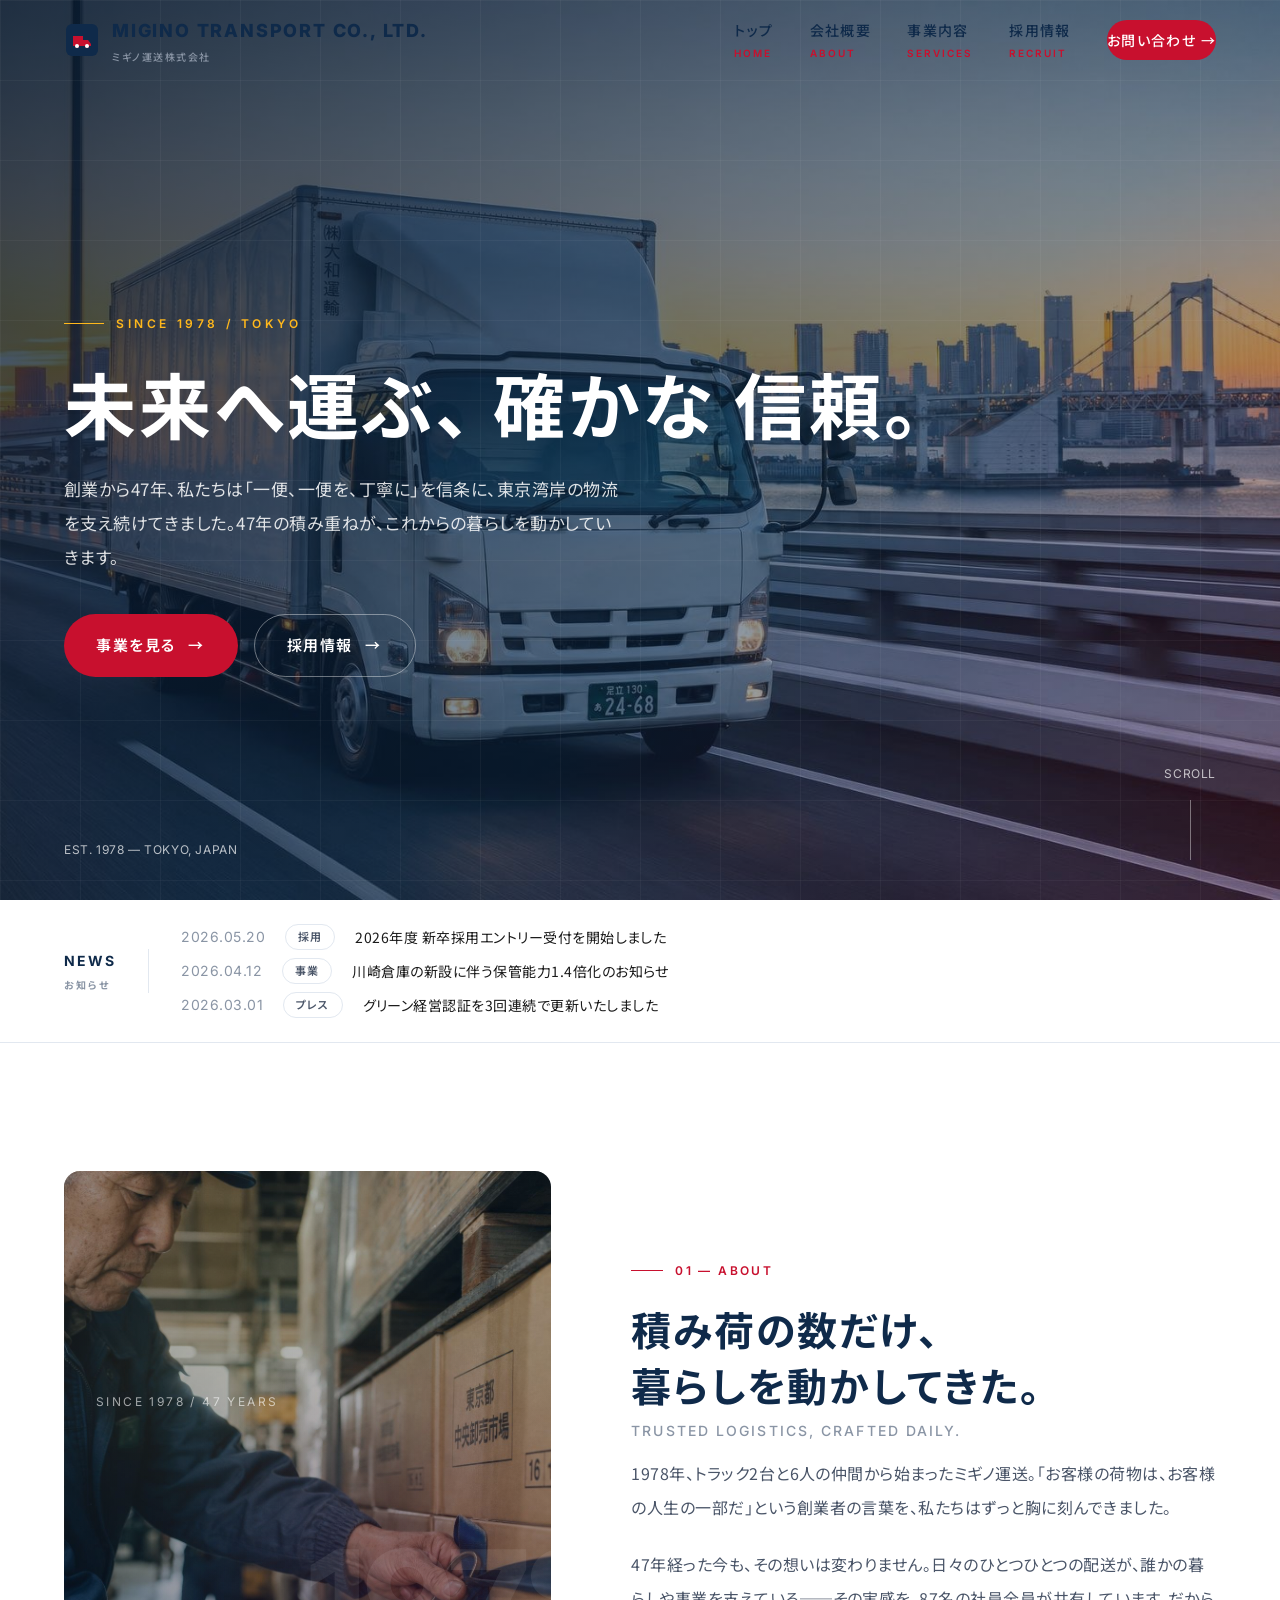
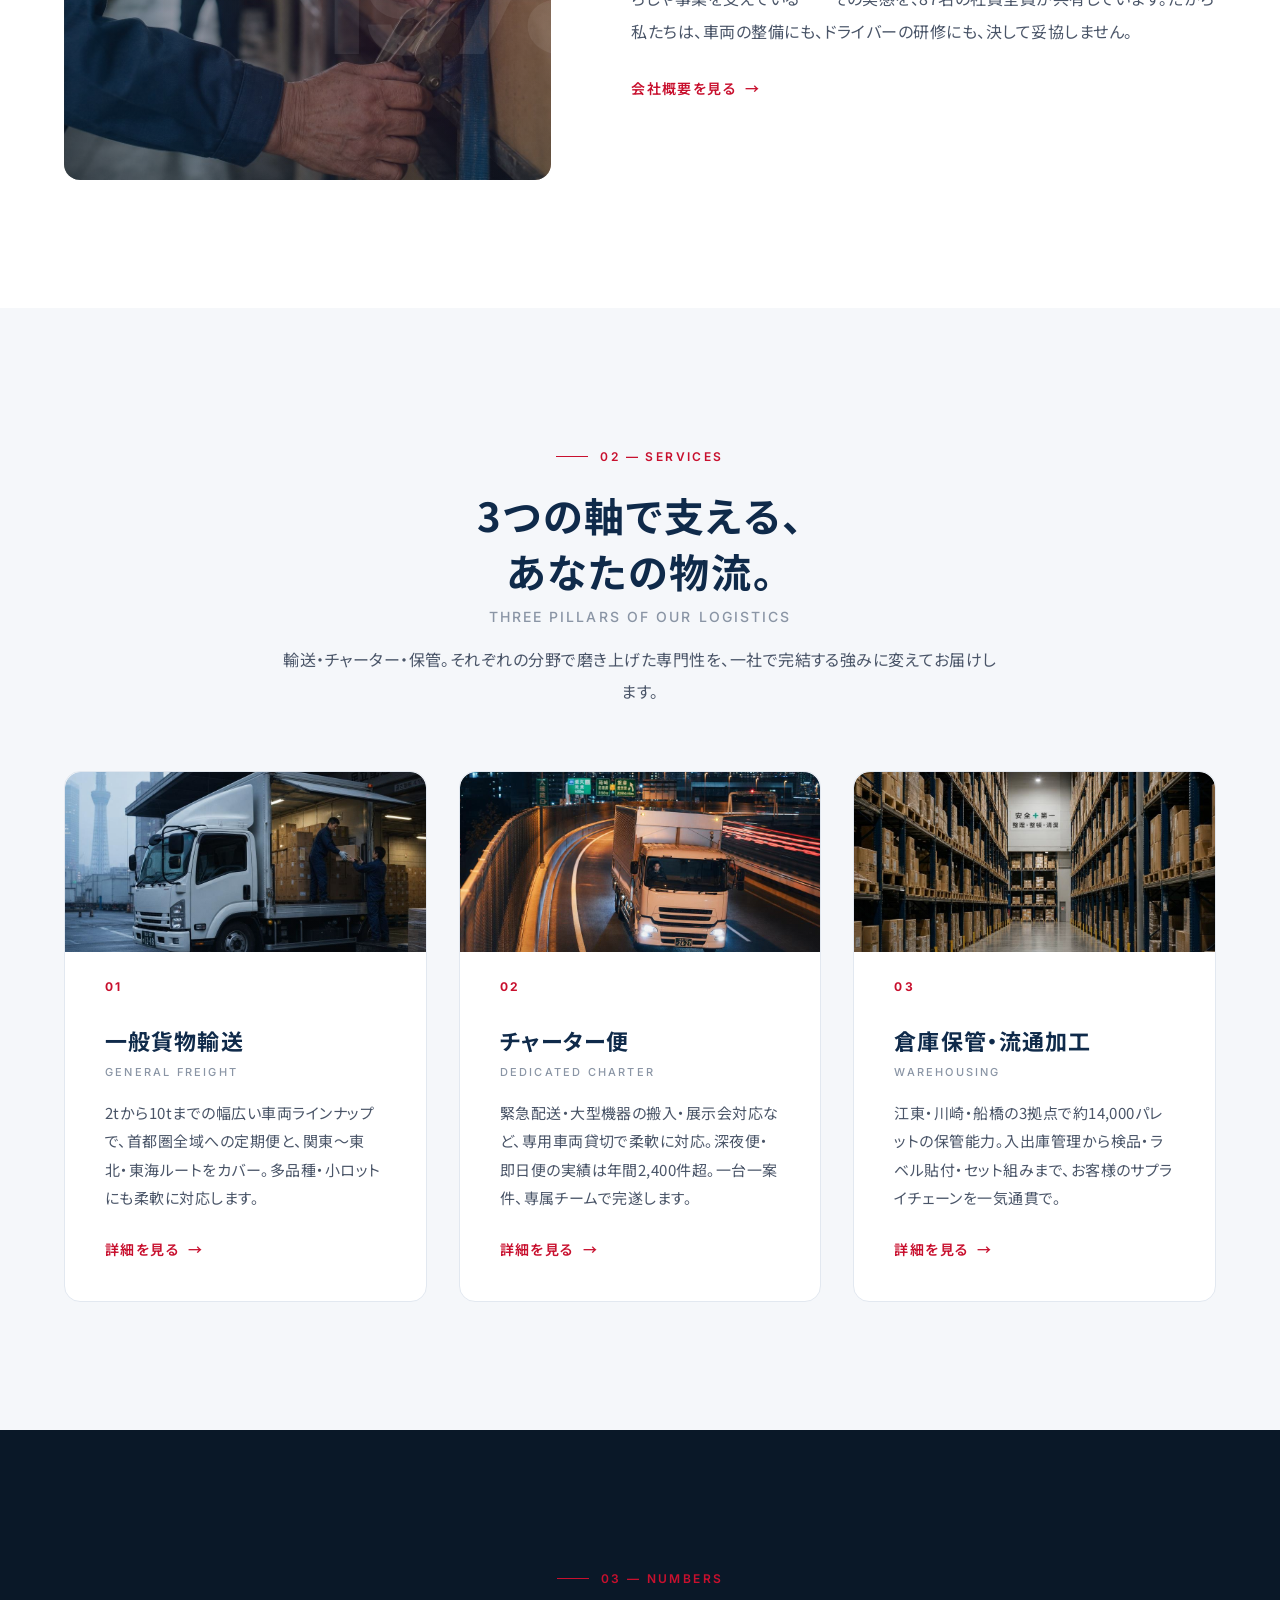
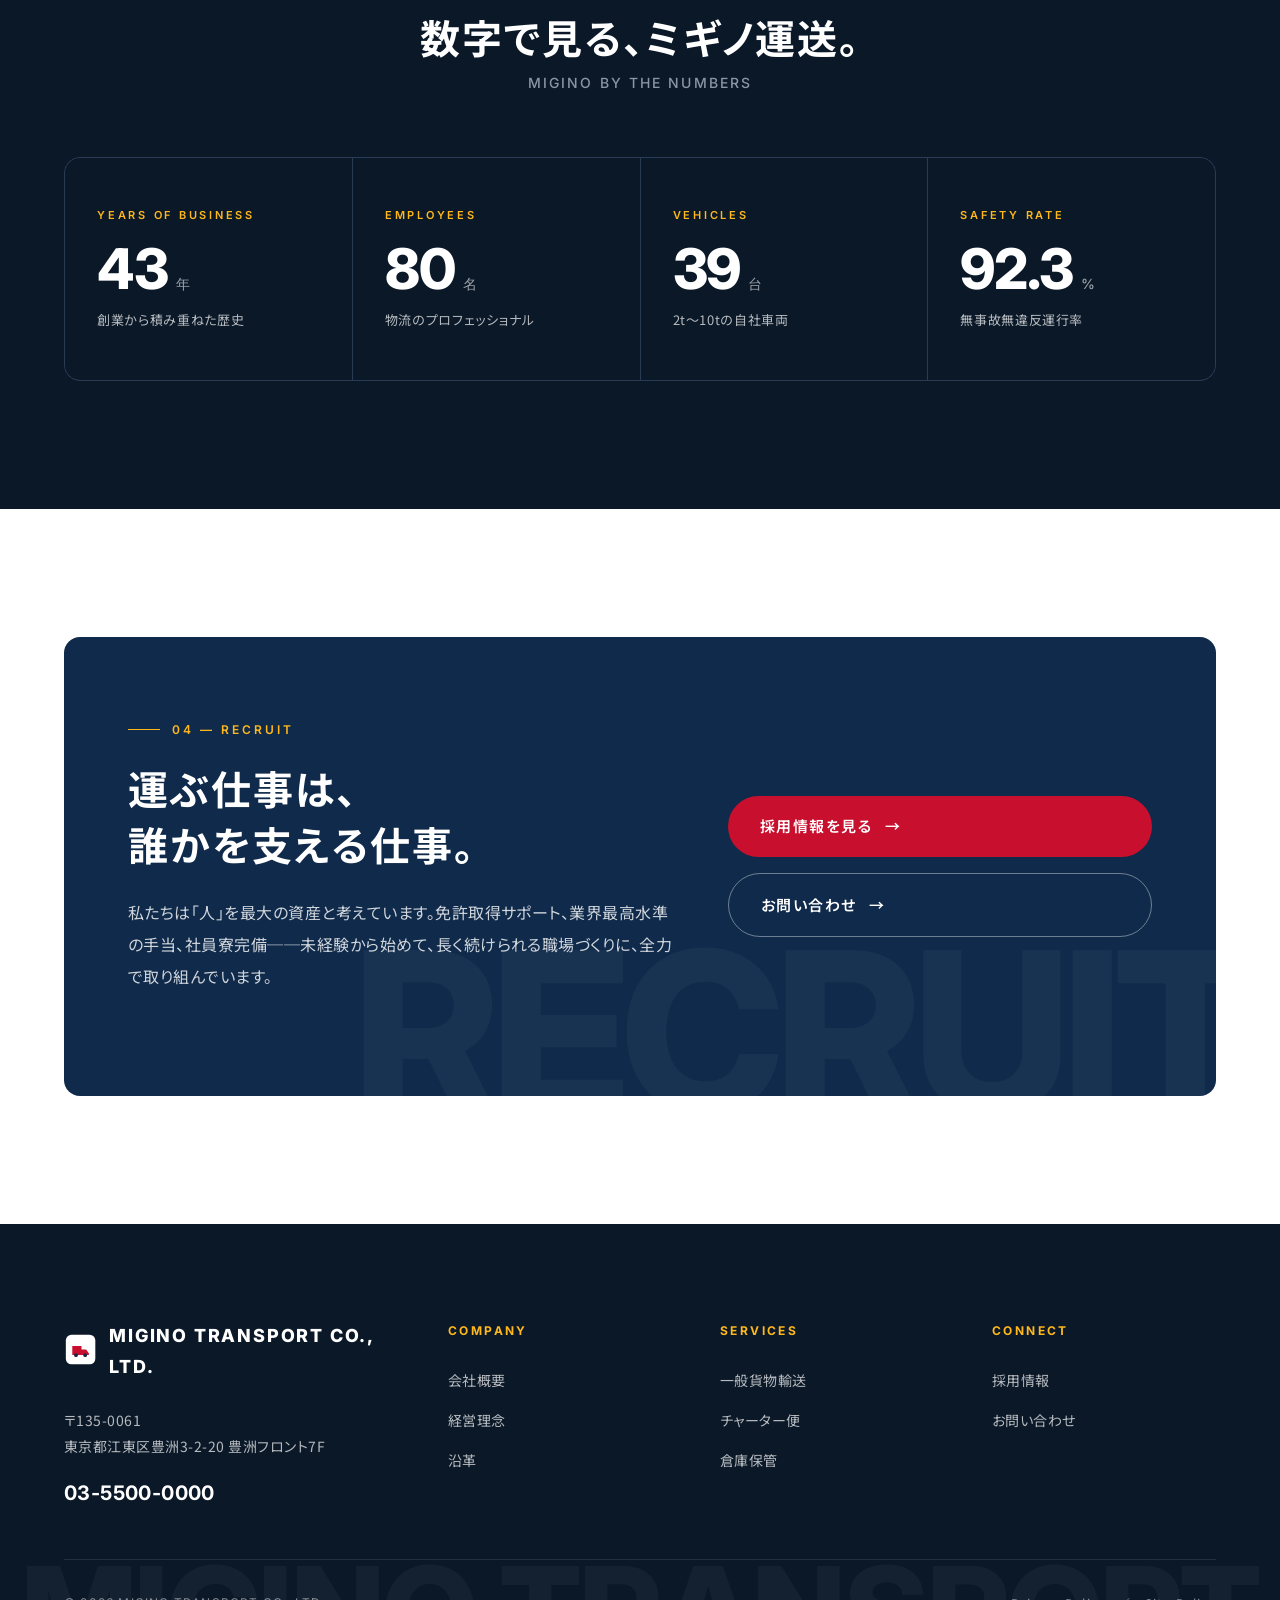
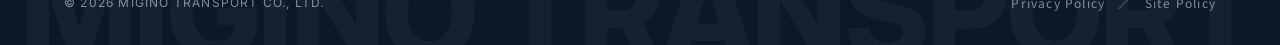
==== commit 86e45359: "add: 全画像31枚生成（gpt-image-2）＋ HTML/CSS組み込み、社名をミギノ運送に変更 - OpenAI gpt-image-2 で31枚の写真をすべて自社生成（日本人・東京の運送業" ====
--- a/index.html
+++ b/index.html
@@ -3,12 +3,13 @@
 <head>
 <meta charset="UTF-8">
 <meta name="viewport" content="width=device-width, initial-scale=1">
-<title>株式会社 蒼天運輸 | 未来へ運ぶ、確かな信頼。</title>
-<meta name="description" content="創業47年。一般貨物輸送・チャーター便・倉庫業を一貫して提供する、東京湾岸の総合物流企業。蒼天運輸の公式サイト。">
+<title>ミギノ運送株式会社 | 未来へ運ぶ、確かな信頼。</title>
+<meta name="description" content="創業47年。一般貨物輸送・チャーター便・倉庫業を一貫して提供する、東京湾岸の総合物流企業。ミギノ運送の公式サイト。">
 <link rel="preconnect" href="https://fonts.googleapis.com">
 <link rel="preconnect" href="https://fonts.gstatic.com" crossorigin>
 <link href="https://fonts.googleapis.com/css2?family=Inter:wght@400;500;600;700;800&family=Noto+Sans+JP:wght@400;500;700&display=swap" rel="stylesheet">
 <link rel="stylesheet" href="css/style.css">
+<link rel="stylesheet" href="css/photos.css">
 </head>
 <body>
 
@@ -24,8 +25,8 @@
         </svg>
       </span>
       <span class="header__logo-text">
-        <span data-cfg="company.nameEn">SOTEN TRANSPORT</span>
-        <small data-cfg="company.name">株式会社 蒼天運輸</small>
+        <span data-cfg="company.nameEn">MIGINO TRANSPORT</span>
+        <small data-cfg="company.name">ミギノ運送株式会社</small>
       </span>
     </a>
     <nav class="header__nav">
@@ -45,7 +46,7 @@
 
   <!-- HERO -->
   <section class="hero">
-    <div class="hero__bg hero__bg--placeholder"></div>
+    <div class="hero__bg" style="background-image:url('assets/images/hero-main.jpg');"></div>
     <div class="hero__grid"></div>
     <div class="hero__inner">
       <div class="hero__sublabel">SINCE 1978 / TOKYO</div>
@@ -102,7 +103,7 @@
   <section class="section">
     <div class="container">
       <div class="about-grid">
-        <div class="about-grid__visual fade-up">
+        <div class="about-grid__visual fade-up" style="background-image:url('assets/images/about-visual.jpg');">
           <span class="about-grid__visual-year">1978—</span>
           <svg class="about-grid__visual-truck" viewBox="0 0 200 100" fill="none" xmlns="http://www.w3.org/2000/svg">
             <path d="M10 70 L10 30 L100 30 L100 50 L140 50 L160 70 L160 80 L150 80 A10 10 0 0 1 130 80 L80 80 A10 10 0 0 1 60 80 L10 80 Z" fill="rgba(255,255,255,0.4)"/>
@@ -117,7 +118,7 @@
             積み荷の数だけ、<br>暮らしを動かしてきた。
             <span class="en-sub">Trusted Logistics, Crafted Daily.</span>
           </h2>
-          <p>1978年、トラック2台と6人の仲間から始まった蒼天運輸。「お客様の荷物は、お客様の人生の一部だ」という創業者の言葉を、私たちはずっと胸に刻んできました。</p>
+          <p>1978年、トラック2台と6人の仲間から始まったミギノ運送。「お客様の荷物は、お客様の人生の一部だ」という創業者の言葉を、私たちはずっと胸に刻んできました。</p>
           <p>47年経った今も、その想いは変わりません。日々のひとつひとつの配送が、誰かの暮らしや事業を支えている──その実感を、87名の社員全員が共有しています。だから私たちは、車両の整備にも、ドライバーの研修にも、決して妥協しません。</p>
           <a href="about.html" class="link-arrow">会社概要を見る</a>
         </div>
@@ -138,6 +139,7 @@
       </div>
       <div class="services-grid">
         <article class="service-card fade-up">
+          <div class="service-card__photo" style="background-image:url('assets/images/service-card-1.jpg');"></div>
           <div class="service-card__num">01</div>
           <svg class="service-card__icon" viewBox="0 0 56 56" fill="none">
             <path d="M6 38V18h28v8h8l8 12v8h-4a6 6 0 1 1-12 0H22a6 6 0 1 1-12 0H6Z" stroke="currentColor" stroke-width="2"/>
@@ -152,6 +154,7 @@
           <a href="services.html#general" class="link-arrow">詳細を見る</a>
         </article>
         <article class="service-card fade-up fade-up--delay-1">
+          <div class="service-card__photo" style="background-image:url('assets/images/service-card-2.jpg');"></div>
           <div class="service-card__num">02</div>
           <svg class="service-card__icon" viewBox="0 0 56 56" fill="none">
             <path d="M28 4 4 16v8l24 12 24-12v-8L28 4Z" stroke="currentColor" stroke-width="2"/>
@@ -166,6 +169,7 @@
           <a href="services.html#charter" class="link-arrow">詳細を見る</a>
         </article>
         <article class="service-card fade-up fade-up--delay-2">
+          <div class="service-card__photo" style="background-image:url('assets/images/service-card-3.jpg');"></div>
           <div class="service-card__num">03</div>
           <svg class="service-card__icon" viewBox="0 0 56 56" fill="none">
             <path d="M4 20 28 4l24 16v32H4V20Z" stroke="currentColor" stroke-width="2"/>
@@ -189,8 +193,8 @@
       <div class="section-header section-header--center fade-up">
         <div class="section-label">03 — NUMBERS</div>
         <h2 class="section-title">
-          数字で見る、蒼天運輸。
-          <span class="en-sub">Soten by the Numbers</span>
+          数字で見る、ミギノ運送。
+          <span class="en-sub">Migino by the Numbers</span>
         </h2>
       </div>
       <div class="numbers fade-up">
@@ -238,7 +242,7 @@
 </main>
 
 <footer class="site-footer">
-  <div class="site-footer__brand en">SOTEN TRANSPORT</div>
+  <div class="site-footer__brand en">MIGINO TRANSPORT</div>
   <div class="container site-footer__inner">
     <div class="site-footer__top">
       <div>
@@ -251,7 +255,7 @@
               <circle cx="23" cy="24" r="2" fill="#0F2A4A"/>
             </svg>
           </span>
-          <span data-cfg="company.nameEn">SOTEN TRANSPORT</span>
+          <span data-cfg="company.nameEn">MIGINO TRANSPORT</span>
         </div>
         <div class="site-footer__address">
           〒<span data-cfg="company.addressZip">135-0061</span><br>
@@ -284,7 +288,7 @@
       </div>
     </div>
     <div class="site-footer__bottom">
-      <div class="site-footer__copy">© 2026 SOTEN TRANSPORT CO., LTD.</div>
+      <div class="site-footer__copy">© 2026 MIGINO TRANSPORT CO., LTD.</div>
       <div>Privacy Policy　／　Site Policy</div>
     </div>
   </div>
--- a/css/photos.css
+++ b/css/photos.css
@@ -0,0 +1,150 @@
+/* ============================================
+   写真モード：背景画像が設定された時の挙動
+   ============================================ */
+
+.hero__bg,
+.page-hero__bg,
+.about-grid__visual,
+.president__visual,
+.service-detail__visual,
+.position-panel__visual,
+.voice-card__visual {
+  background-size: cover;
+  background-position: center;
+}
+
+/* page-hero: 写真の上に濃いめのオーバーレイ */
+.page-hero__bg[style*="background-image"]::after {
+  content: "";
+  position: absolute;
+  inset: 0;
+  background: linear-gradient(135deg, rgba(8, 26, 48, 0.78) 0%, rgba(15, 42, 74, 0.55) 60%, rgba(200, 16, 46, 0.18) 100%);
+}
+
+/* About visual */
+.about-grid__visual[style*="background-image"]::after {
+  content: "";
+  position: absolute;
+  inset: 0;
+  background: linear-gradient(45deg, rgba(8, 26, 48, 0.5), rgba(15, 42, 74, 0.15));
+  pointer-events: none;
+}
+.about-grid__visual[style*="background-image"] .about-grid__visual-truck { display: none; }
+.about-grid__visual[style*="background-image"] .about-grid__visual-year,
+.about-grid__visual[style*="background-image"] .about-grid__visual-label {
+  position: relative;
+  z-index: 1;
+}
+
+/* President */
+.president__visual[style*="background-image"] > svg { display: none; }
+.president__visual[style*="background-image"]::after {
+  content: "";
+  position: absolute;
+  inset: 0;
+  background: linear-gradient(to bottom, transparent, rgba(8, 26, 48, 0.5));
+  pointer-events: none;
+}
+.president__visual[style*="background-image"] .president__name { z-index: 2; }
+.president__visual[style*="background-image"]::before { z-index: 2; }
+
+/* Service detail */
+.service-detail__visual[style*="background-image"] > svg { display: none; }
+.service-detail__visual[style*="background-image"]::after {
+  content: "";
+  position: absolute;
+  inset: 0;
+  background: linear-gradient(135deg, rgba(8, 26, 48, 0.45) 0%, rgba(8, 26, 48, 0.05) 100%);
+  pointer-events: none;
+}
+.service-detail__visual[style*="background-image"] .service-detail__visual-num,
+.service-detail__visual[style*="background-image"] .service-detail__visual-label {
+  z-index: 1;
+}
+
+/* Position panel */
+.position-panel__visual[style*="background-image"] .position-panel__visual-icon { display: none; }
+.position-panel__visual[style*="background-image"]::after {
+  content: "";
+  position: absolute;
+  inset: 0;
+  background: linear-gradient(to top, rgba(0,0,0,0.55), transparent 50%);
+  pointer-events: none;
+}
+.position-panel__visual[style*="background-image"] .position-panel__visual-label {
+  position: relative;
+  z-index: 1;
+}
+
+/* Voice card */
+.voice-card__visual[style*="background-image"] .voice-card__visual-icon { display: none; }
+.voice-card__visual[style*="background-image"]::after {
+  content: "";
+  position: absolute;
+  inset: 0;
+  background: linear-gradient(to top, rgba(0,0,0,0.78) 0%, rgba(0,0,0,0.1) 50%);
+  pointer-events: none;
+}
+.voice-card__visual[style*="background-image"] .voice-card__meta {
+  position: relative;
+  z-index: 1;
+}
+
+/* サービスカード上部写真（新パターン） */
+.service-card__photo {
+  height: 180px;
+  margin: -2.5rem -2.5rem 1.5rem;
+  background-size: cover;
+  background-position: center;
+  border-radius: var(--radius-lg) var(--radius-lg) 0 0;
+  position: relative;
+}
+.service-card__photo::after {
+  content: "";
+  position: absolute;
+  inset: 0;
+  background: linear-gradient(to bottom, transparent 70%, rgba(15, 42, 74, 0.08));
+  border-radius: var(--radius-lg) var(--radius-lg) 0 0;
+}
+.service-card:has(.service-card__photo) .service-card__icon { display: none; }
+
+/* 1日の流れ：写真パターン */
+.day-flow__photo {
+  width: 88px;
+  height: 88px;
+  border-radius: 50%;
+  background-size: cover;
+  background-position: center;
+  margin: 0 auto 1rem;
+  border: 4px solid var(--color-bg-alt);
+  box-shadow: 0 4px 16px rgba(15, 42, 74, 0.1);
+  position: relative;
+  z-index: 1;
+}
+.day-flow__step.has-photo .day-flow__dot { display: none; }
+.day-flow__track.has-photos::before {
+  top: 44px;
+}
+
+/* History背景画像 */
+.section--history-bg {
+  position: relative;
+  isolation: isolate;
+}
+.section--history-bg::before {
+  content: "";
+  position: absolute;
+  inset: 0;
+  background-image: var(--history-bg);
+  background-size: cover;
+  background-position: center;
+  opacity: 0.08;
+  z-index: -1;
+}
+
+/* 地図 */
+.map-placeholder[style*="background-image"] {
+  background-size: cover;
+  background-position: center;
+}
+.map-placeholder[style*="background-image"]::before { display: none; }
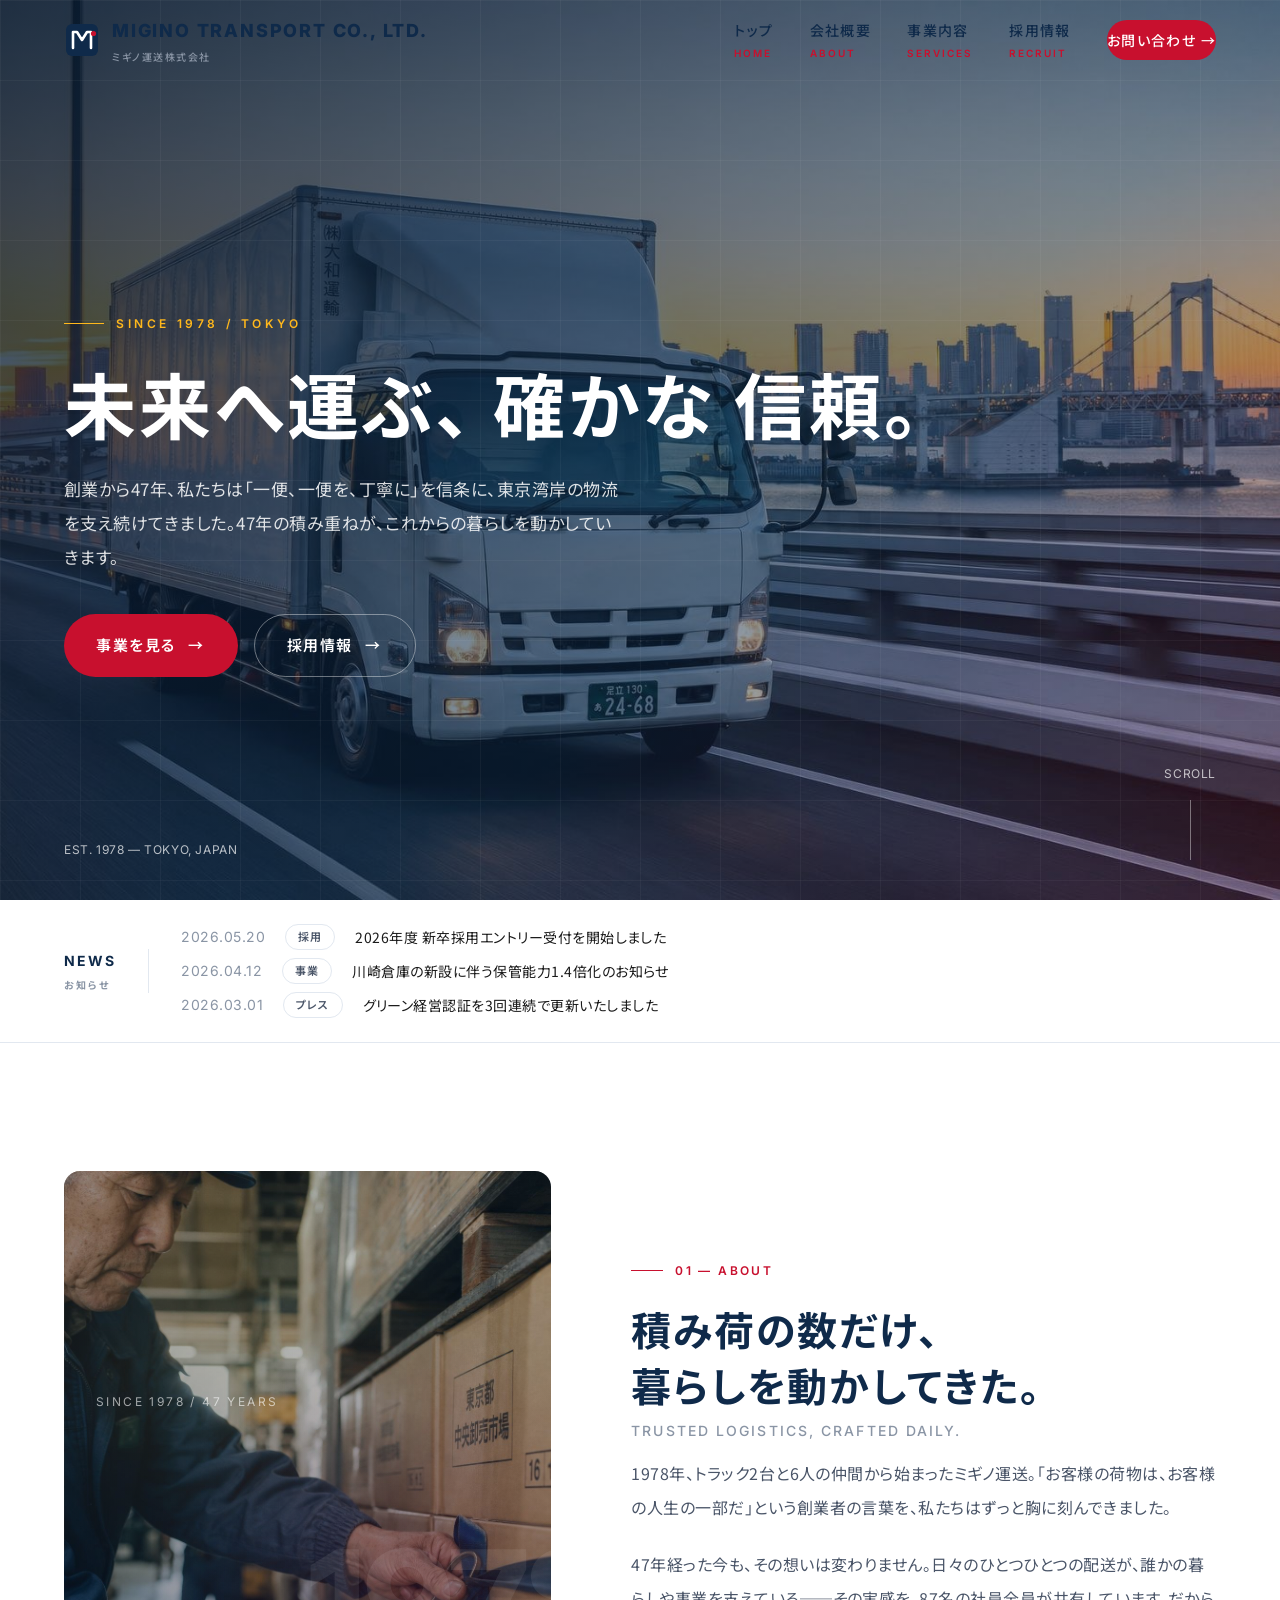
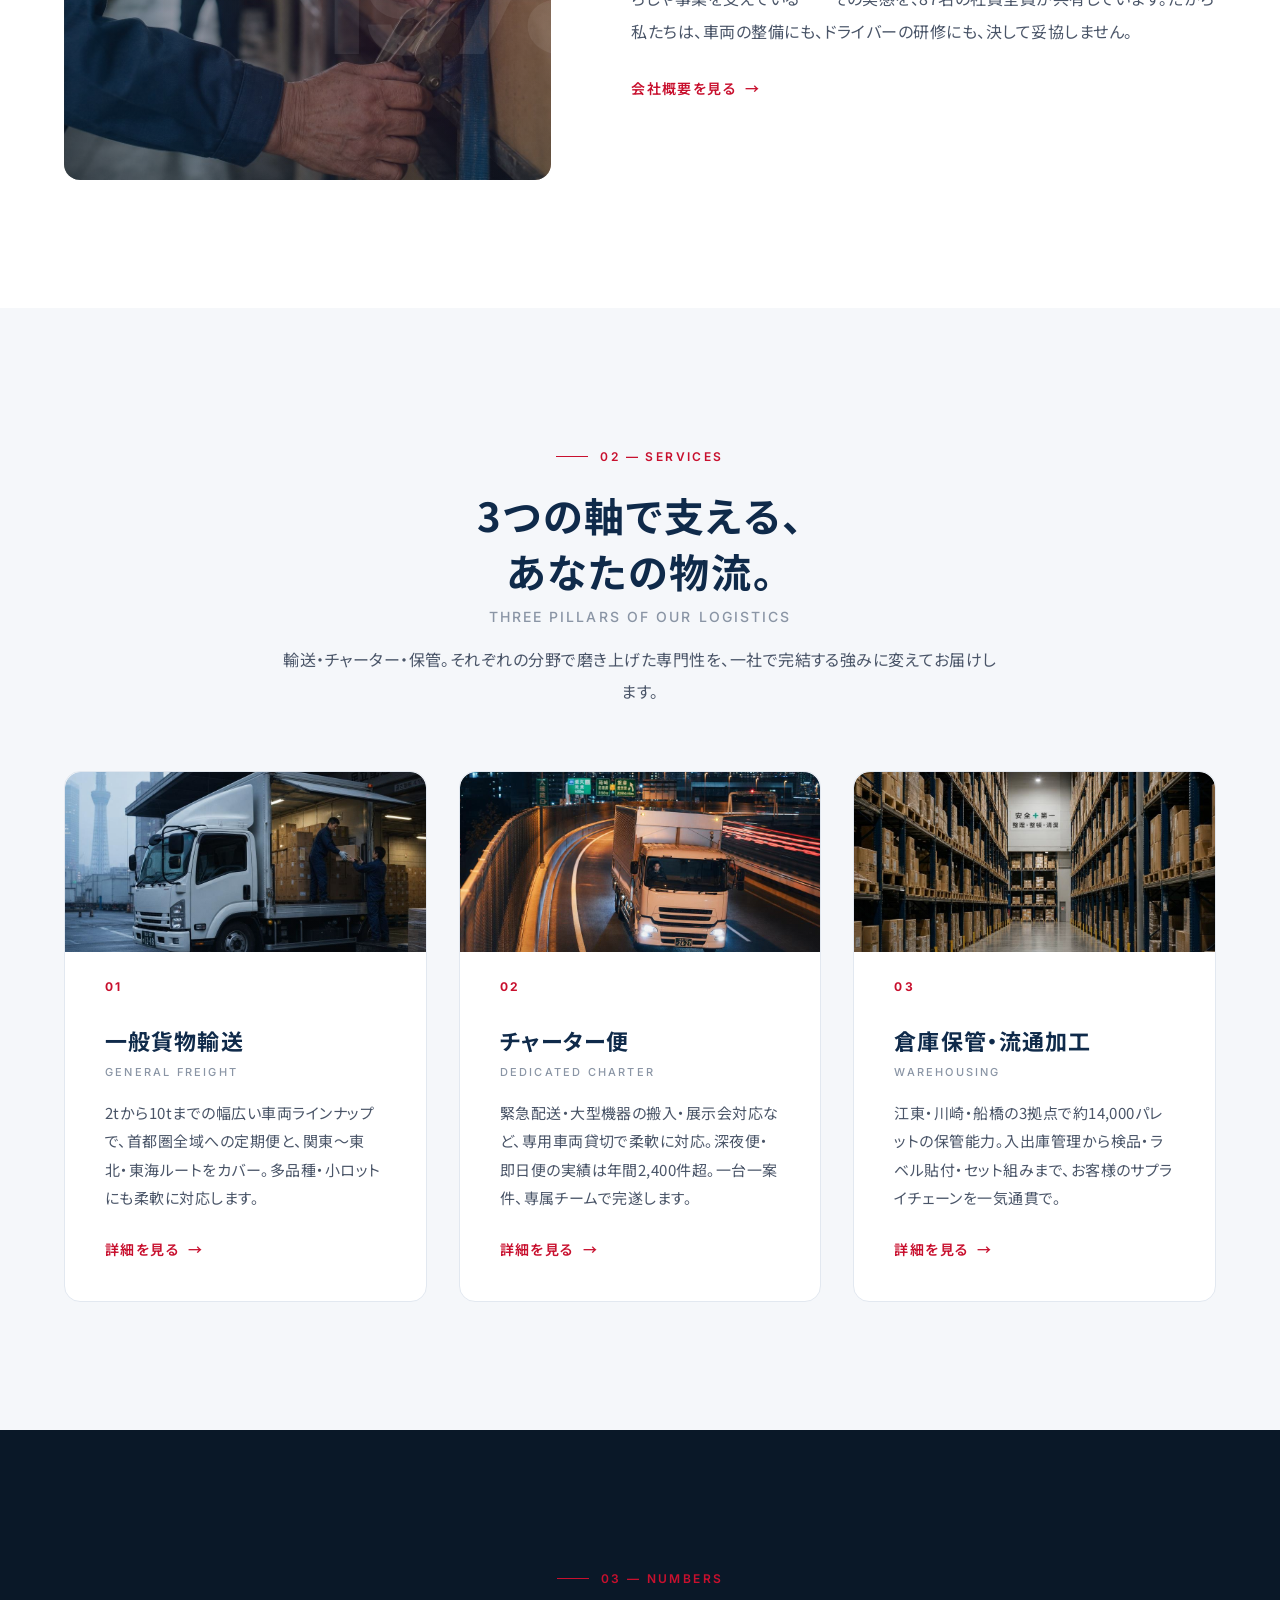
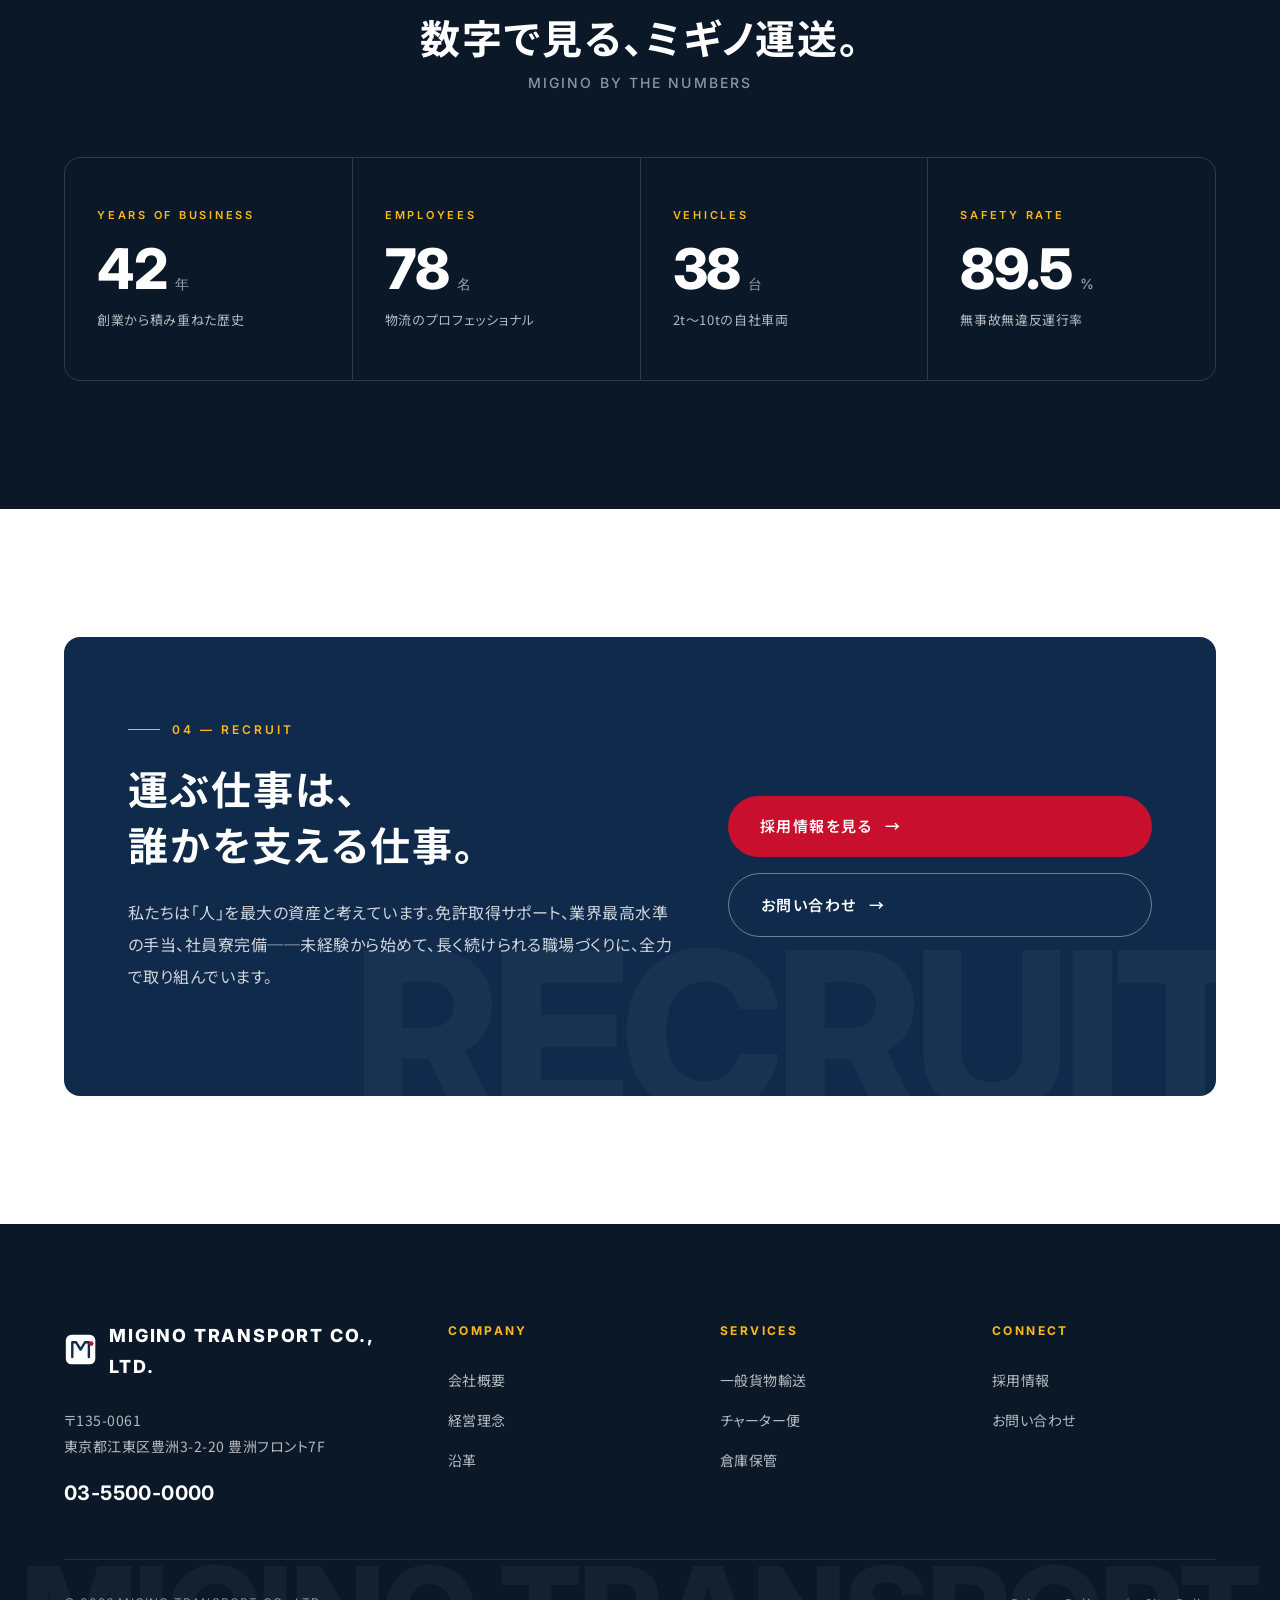
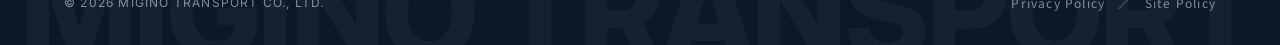
==== commit 593c5238: "update: トラック型SVGロゴ → Mマーク+赤ドットの幾何ロゴに置換 旧ロゴ（小さなトラックの絵）が写真の実トラックと意匠重複していたため、 ミギノの「M」を白ストロークで描き、右上に赤いアク" ====
--- a/index.html
+++ b/index.html
@@ -19,9 +19,7 @@
       <span class="header__logo-mark">
         <svg viewBox="0 0 36 36" fill="none" xmlns="http://www.w3.org/2000/svg">
           <rect x="2" y="2" width="32" height="32" rx="6" fill="#0F2A4A"/>
-          <path d="M9 22 L9 14 L19 14 L19 18 L24 18 L27 22 L27 24 L25 24 A2 2 0 0 1 21 24 L15 24 A2 2 0 0 1 11 24 L9 24 Z" fill="#C8102E"/>
-          <circle cx="13" cy="24" r="2" fill="#fff"/>
-          <circle cx="23" cy="24" r="2" fill="#fff"/>
+          <path d="M9 26 L9 10 L13 10 L18 18 L23 10 L27 10 L27 26" stroke="#fff" stroke-width="2.6" stroke-linejoin="round" stroke-linecap="round" fill="none"/><circle cx="29.5" cy="11.5" r="2.6" fill="#C8102E"/>
         </svg>
       </span>
       <span class="header__logo-text">
@@ -250,9 +248,7 @@
           <span class="site-footer__logo-mark">
             <svg viewBox="0 0 36 36" fill="none" xmlns="http://www.w3.org/2000/svg">
               <rect x="2" y="2" width="32" height="32" rx="6" fill="#fff"/>
-              <path d="M9 22 L9 14 L19 14 L19 18 L24 18 L27 22 L27 24 L25 24 A2 2 0 0 1 21 24 L15 24 A2 2 0 0 1 11 24 L9 24 Z" fill="#C8102E"/>
-              <circle cx="13" cy="24" r="2" fill="#0F2A4A"/>
-              <circle cx="23" cy="24" r="2" fill="#0F2A4A"/>
+              <path d="M9 26 L9 10 L13 10 L18 18 L23 10 L27 10 L27 26" stroke="#0F2A4A" stroke-width="2.6" stroke-linejoin="round" stroke-linecap="round" fill="none"/><circle cx="29.5" cy="11.5" r="2.6" fill="#C8102E"/>
             </svg>
           </span>
           <span data-cfg="company.nameEn">MIGINO TRANSPORT</span>
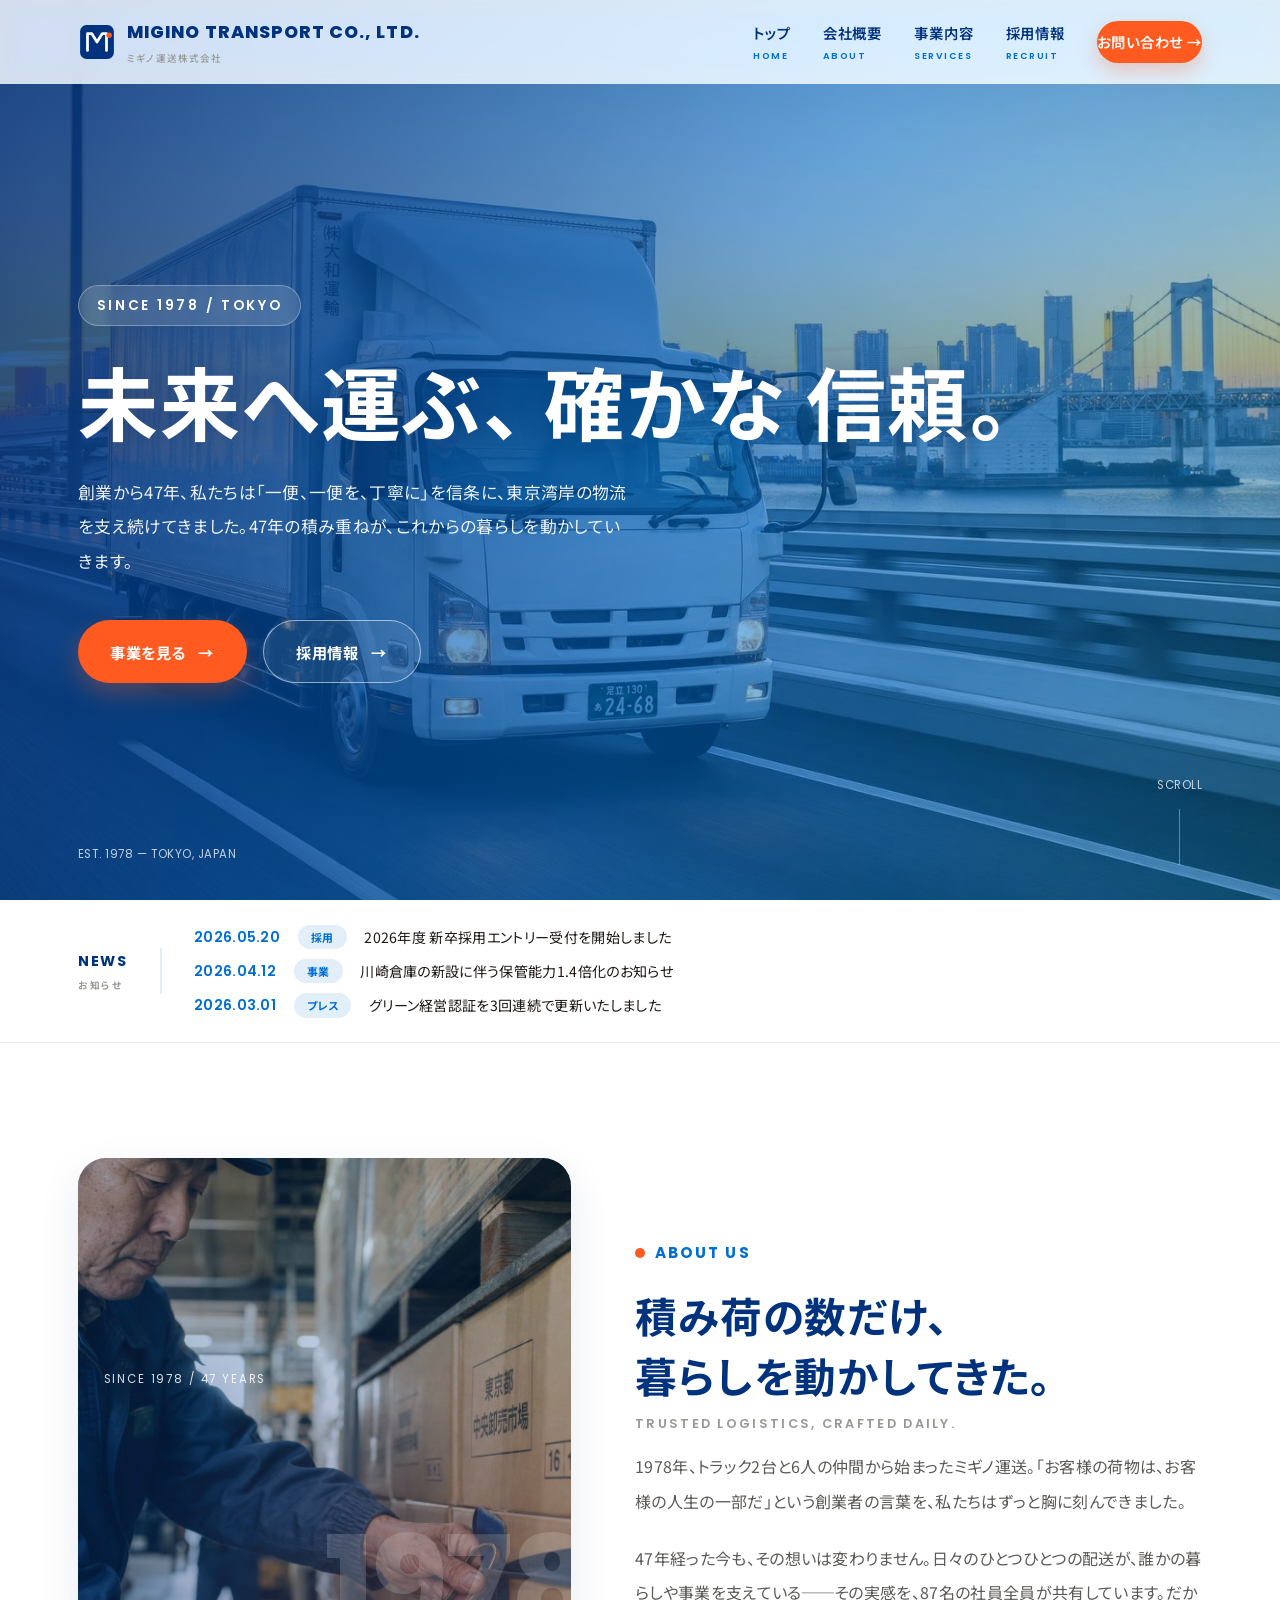
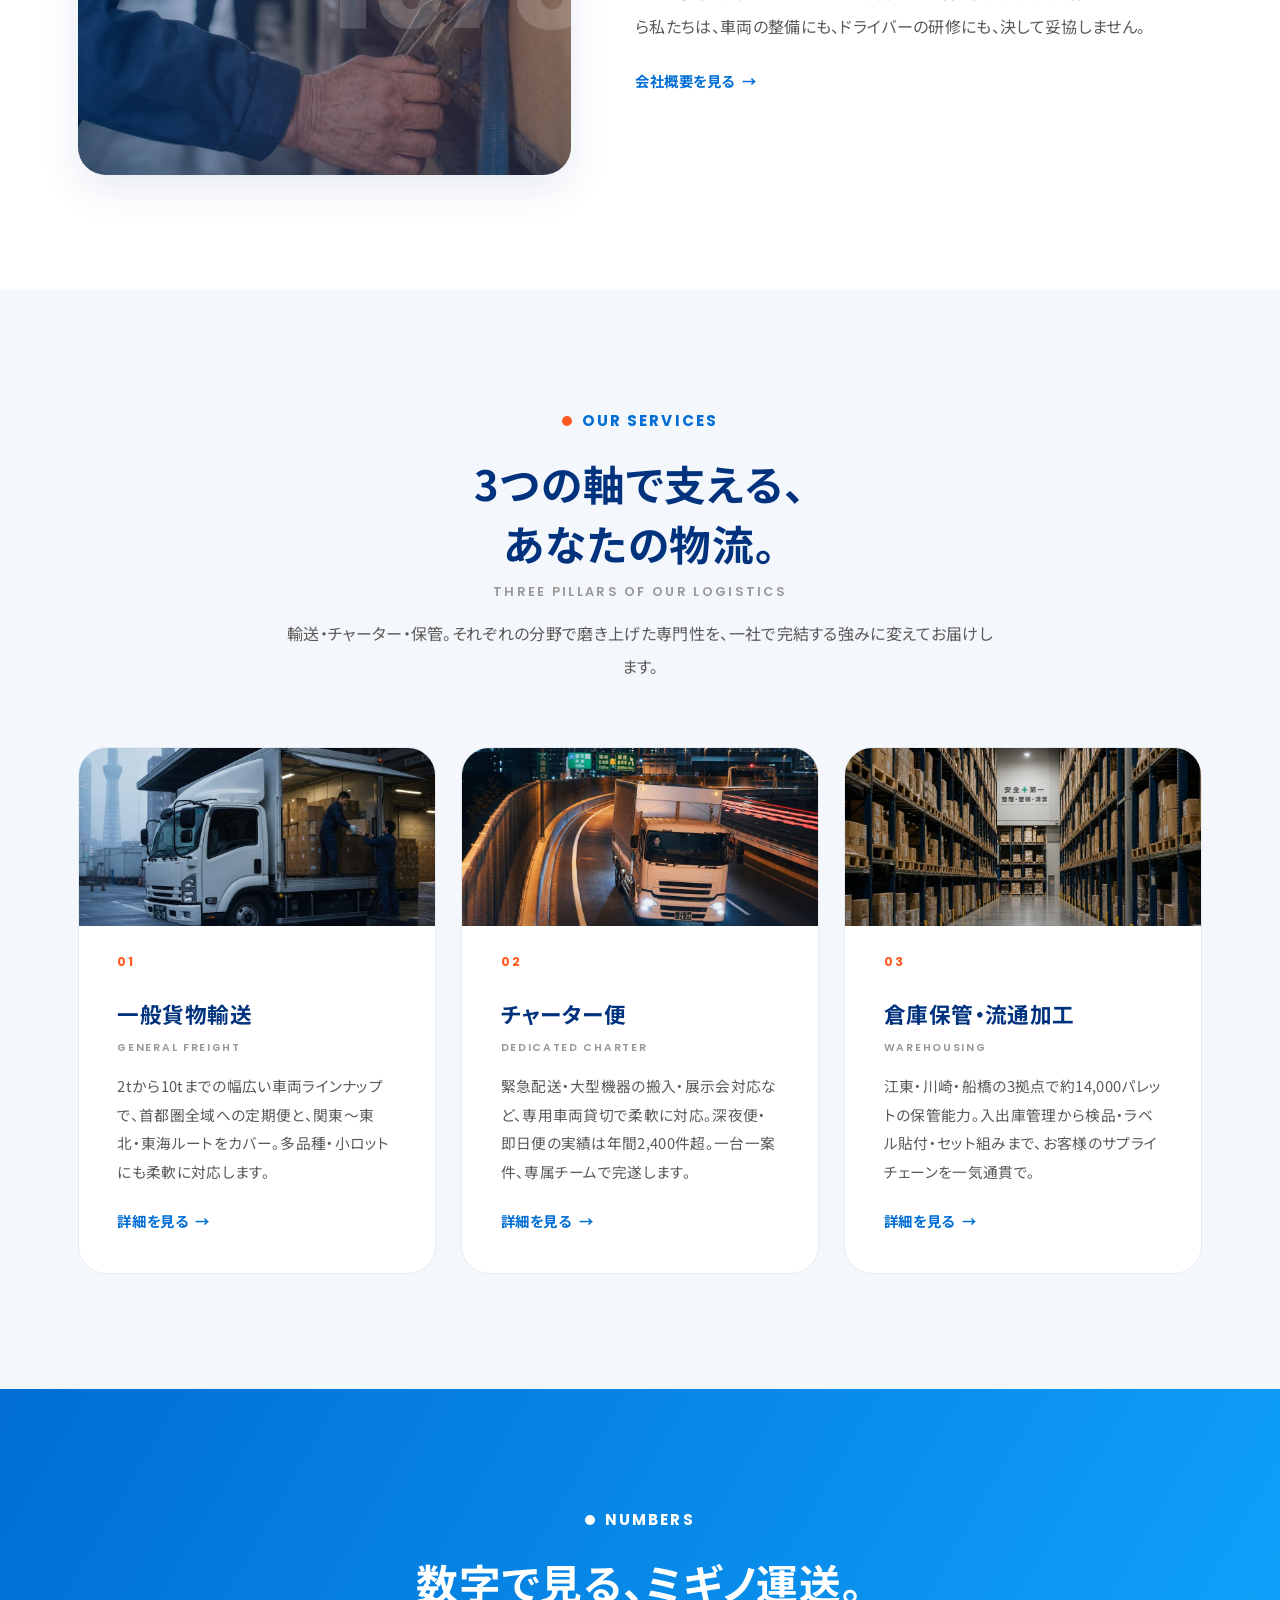
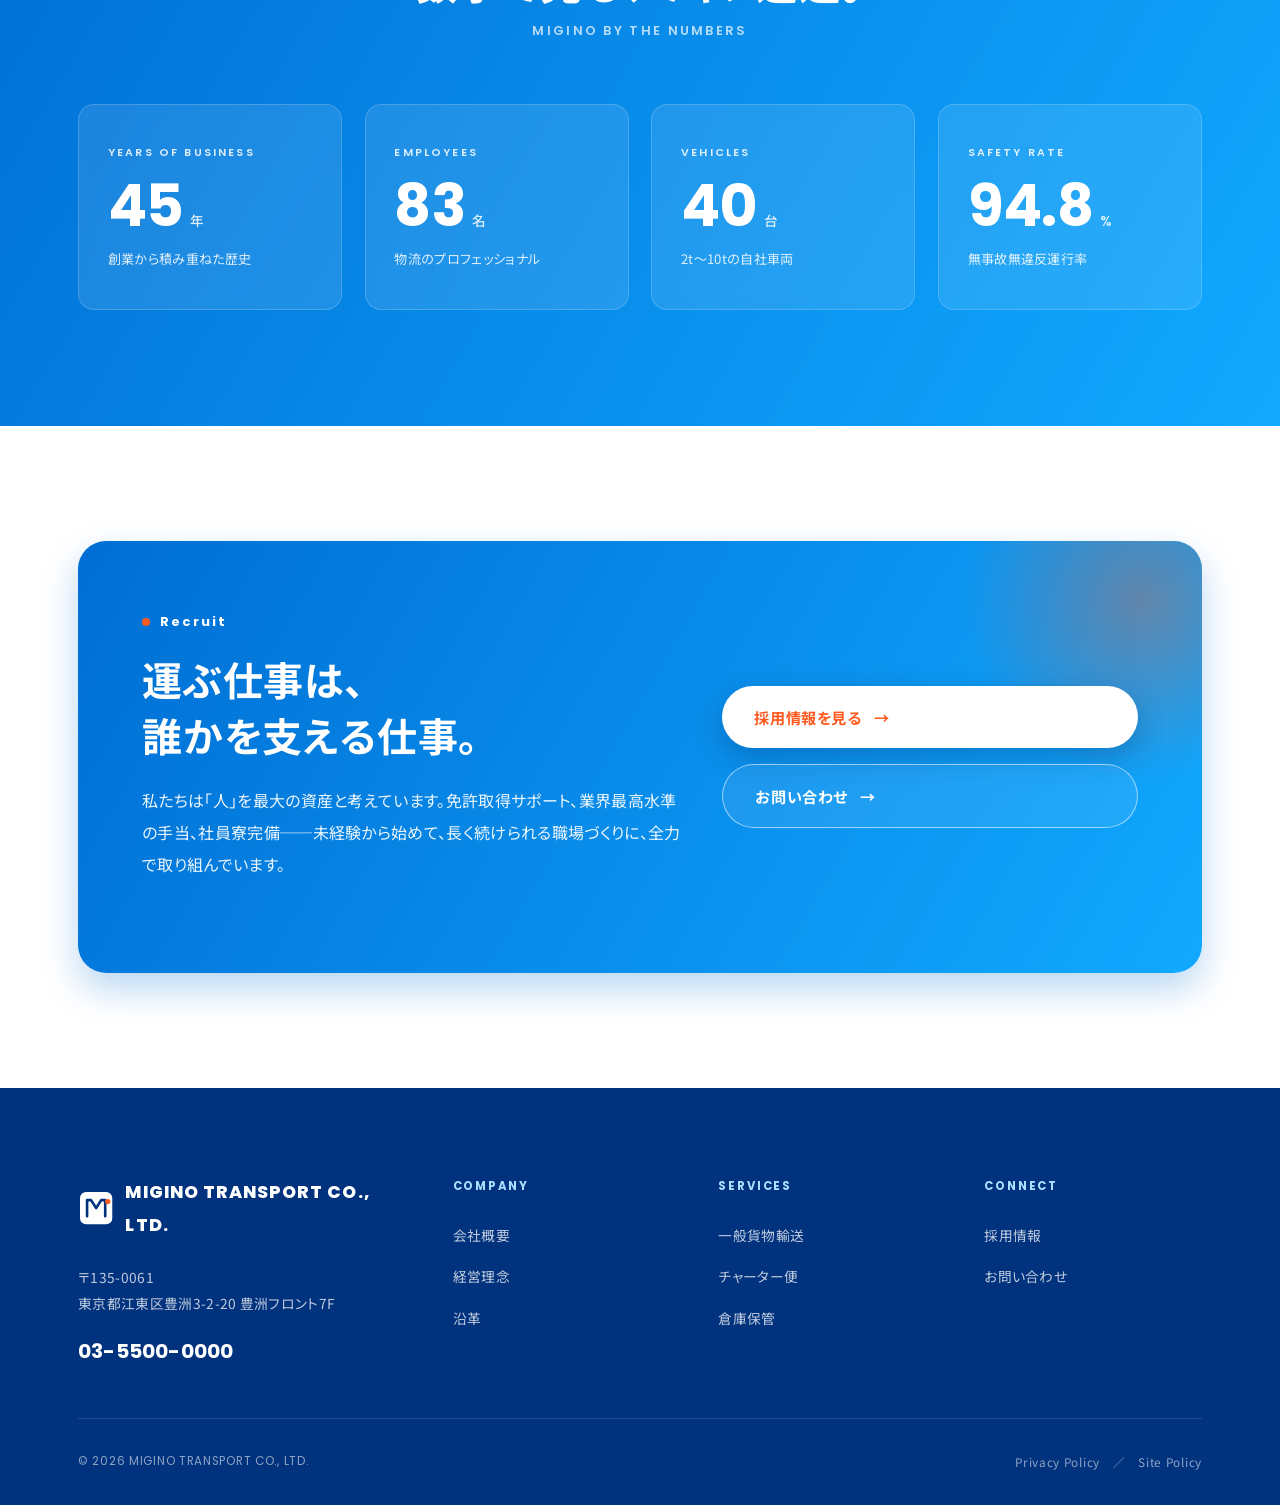
==== commit ec725b6c: "update: ギオン採用サイト風にデザイン全面刷新 - 配色を紺×赤×黄→鮮やかなブルー基調+オレンジ差し色に - フォントをInter→Poppins（英字/数字）に変更 - AIテンプレ臭の除去" ====
--- a/index.html
+++ b/index.html
@@ -7,7 +7,7 @@
 <meta name="description" content="創業47年。一般貨物輸送・チャーター便・倉庫業を一貫して提供する、東京湾岸の総合物流企業。ミギノ運送の公式サイト。">
 <link rel="preconnect" href="https://fonts.googleapis.com">
 <link rel="preconnect" href="https://fonts.gstatic.com" crossorigin>
-<link href="https://fonts.googleapis.com/css2?family=Inter:wght@400;500;600;700;800&family=Noto+Sans+JP:wght@400;500;700&display=swap" rel="stylesheet">
+<link href="https://fonts.googleapis.com/css2?family=Poppins:wght@400;500;600;700;800&family=Noto+Sans+JP:wght@400;500;700;900&display=swap" rel="stylesheet">
 <link rel="stylesheet" href="css/style.css">
 <link rel="stylesheet" href="css/photos.css">
 </head>
@@ -18,8 +18,8 @@
     <a href="index.html" class="header__logo">
       <span class="header__logo-mark">
         <svg viewBox="0 0 36 36" fill="none" xmlns="http://www.w3.org/2000/svg">
-          <rect x="2" y="2" width="32" height="32" rx="6" fill="#0F2A4A"/>
-          <path d="M9 26 L9 10 L13 10 L18 18 L23 10 L27 10 L27 26" stroke="#fff" stroke-width="2.6" stroke-linejoin="round" stroke-linecap="round" fill="none"/><circle cx="29.5" cy="11.5" r="2.6" fill="#C8102E"/>
+          <rect x="2" y="2" width="32" height="32" rx="6" fill="#00327D"/>
+          <path d="M9 26 L9 10 L13 10 L18 18 L23 10 L27 10 L27 26" stroke="#fff" stroke-width="2.6" stroke-linejoin="round" stroke-linecap="round" fill="none"/><circle cx="29.5" cy="11.5" r="2.6" fill="#FF5A1F"/>
         </svg>
       </span>
       <span class="header__logo-text">
@@ -111,7 +111,7 @@
           <div class="about-grid__visual-label">SINCE 1978 / 47 YEARS</div>
         </div>
         <div class="about-grid__content fade-up fade-up--delay-1">
-          <div class="section-label">01 — ABOUT</div>
+          <div class="section-label">About Us</div>
           <h2 class="section-title">
             積み荷の数だけ、<br>暮らしを動かしてきた。
             <span class="en-sub">Trusted Logistics, Crafted Daily.</span>
@@ -128,7 +128,7 @@
   <section class="section section--alt">
     <div class="container">
       <div class="section-header section-header--center fade-up">
-        <div class="section-label">02 — SERVICES</div>
+        <div class="section-label">Our Services</div>
         <h2 class="section-title">
           3つの軸で支える、<br>あなたの物流。
           <span class="en-sub">Three Pillars of Our Logistics</span>
@@ -189,7 +189,7 @@
   <section class="section section--dark">
     <div class="container">
       <div class="section-header section-header--center fade-up">
-        <div class="section-label">03 — NUMBERS</div>
+        <div class="section-label">Numbers</div>
         <h2 class="section-title">
           数字で見る、ミギノ運送。
           <span class="en-sub">Migino by the Numbers</span>
@@ -225,7 +225,7 @@
     <div class="container">
       <div class="recruit-cta fade-up">
         <div class="recruit-cta__content">
-          <div class="recruit-cta__label">04 — RECRUIT</div>
+          <div class="recruit-cta__label">Recruit</div>
           <h2 class="recruit-cta__title">運ぶ仕事は、<br>誰かを支える仕事。</h2>
           <p class="recruit-cta__text">私たちは「人」を最大の資産と考えています。免許取得サポート、業界最高水準の手当、社員寮完備──未経験から始めて、長く続けられる職場づくりに、全力で取り組んでいます。</p>
         </div>
@@ -248,7 +248,7 @@
           <span class="site-footer__logo-mark">
             <svg viewBox="0 0 36 36" fill="none" xmlns="http://www.w3.org/2000/svg">
               <rect x="2" y="2" width="32" height="32" rx="6" fill="#fff"/>
-              <path d="M9 26 L9 10 L13 10 L18 18 L23 10 L27 10 L27 26" stroke="#0F2A4A" stroke-width="2.6" stroke-linejoin="round" stroke-linecap="round" fill="none"/><circle cx="29.5" cy="11.5" r="2.6" fill="#C8102E"/>
+              <path d="M9 26 L9 10 L13 10 L18 18 L23 10 L27 10 L27 26" stroke="#00327D" stroke-width="2.6" stroke-linejoin="round" stroke-linecap="round" fill="none"/><circle cx="29.5" cy="11.5" r="2.6" fill="#FF5A1F"/>
             </svg>
           </span>
           <span data-cfg="company.nameEn">MIGINO TRANSPORT</span>
--- a/css/style.css
+++ b/css/style.css
@@ -1,57 +1,69 @@
 /* =========================================
-   蒼天運輸 - 公式サイト 共通スタイル
+   ミギノ運送 RECRUIT / CORPORATE
+   Design system — fresh, bright, human
    ========================================= */
 
 :root {
-  --color-primary: #0F2A4A;
-  --color-primary-dark: #081A30;
-  --color-accent: #C8102E;
-  --color-accent-dark: #9C0C24;
-  --color-highlight: #FFB81C;
-  --color-text: #1A1A1A;
-  --color-text-sub: #4A5568;
-  --color-text-light: #8A95A5;
-  --color-bg: #FFFFFF;
-  --color-bg-alt: #F5F7FA;
-  --color-bg-dark: #0A1828;
-  --color-border: #E2E8F0;
-  --color-border-dark: #2A3B55;
-
-  --font-jp: "Noto Sans JP", "Hiragino Kaku Gothic ProN", "Yu Gothic Medium", "Meiryo", sans-serif;
-  --font-en: "Inter", "Outfit", -apple-system, BlinkMacSystemFont, sans-serif;
-
-  --container: 1200px;
-  --container-narrow: 960px;
-
-  --space-2xs: 0.25rem;
-  --space-xs: 0.5rem;
-  --space-sm: 1rem;
-  --space-md: 1.5rem;
-  --space-lg: 2.5rem;
-  --space-xl: 4rem;
-  --space-2xl: 6rem;
-  --space-3xl: 8rem;
-
-  --radius-sm: 4px;
-  --radius-md: 8px;
-  --radius-lg: 16px;
-
-  --transition-fast: 0.2s cubic-bezier(0.4, 0, 0.2, 1);
-  --transition: 0.4s cubic-bezier(0.4, 0, 0.2, 1);
-  --transition-slow: 0.8s cubic-bezier(0.16, 1, 0.3, 1);
-
-  --shadow-sm: 0 2px 8px rgba(15, 42, 74, 0.06);
-  --shadow-md: 0 8px 24px rgba(15, 42, 74, 0.08);
-  --shadow-lg: 0 16px 48px rgba(15, 42, 74, 0.12);
-
-  --header-h: 80px;
-}
-
-* {
-  box-sizing: border-box;
-  margin: 0;
-  padding: 0;
-}
+  /* --- Brand: vivid blue + warm orange accent --- */
+  --c-blue: #006ED4;
+  --c-blue-deep: #00327D;
+  --c-blue-bright: #11A9FF;
+  --c-blue-sky: #A9E0FF;
+  --c-blue-pale: #E2EEF8;
+  --c-blue-pale2: #F2F8FE;
+  --c-orange: #FF5A1F;
+  --c-orange-dark: #E5430A;
+
+  --grad-blue: linear-gradient(120deg, #006ED4 0%, #11A9FF 100%);
+  --grad-blue-soft: linear-gradient(135deg, #E8F2FC 0%, #DCEDFB 100%);
+
+  --c-ink: #1E1815;
+  --c-ink-sub: #5C5A57;
+  --c-ink-light: #9A9894;
+  --c-bg: #FFFFFF;
+  --c-bg-alt: #F4F8FC;
+  --c-border: #E5EBF1;
+
+  /* legacy aliases (used by existing markup) */
+  --color-primary: var(--c-blue-deep);
+  --color-primary-dark: #022358;
+  --color-accent: var(--c-orange);
+  --color-accent-dark: var(--c-orange-dark);
+  --color-highlight: var(--c-blue-bright);
+  --color-text: var(--c-ink);
+  --color-text-sub: var(--c-ink-sub);
+  --color-text-light: var(--c-ink-light);
+  --color-bg: var(--c-bg);
+  --color-bg-alt: var(--c-bg-alt);
+  --color-bg-dark: var(--c-blue-deep);
+  --color-border: var(--c-border);
+  --color-border-dark: rgba(255, 255, 255, 0.14);
+
+  --font-jp: "Noto Sans JP", "Hiragino Sans", "Hiragino Kaku Gothic ProN", "Yu Gothic Medium", "Meiryo", sans-serif;
+  --font-en: "Poppins", "Noto Sans JP", -apple-system, BlinkMacSystemFont, sans-serif;
+
+  --container: 1180px;
+  --container-narrow: 920px;
+
+  --radius-sm: 8px;
+  --radius-md: 16px;
+  --radius-lg: 28px;
+  --radius-pill: 999px;
+
+  --transition-fast: 0.22s cubic-bezier(0.4, 0, 0.2, 1);
+  --transition: 0.42s cubic-bezier(0.4, 0, 0.2, 1);
+  --transition-slow: 0.9s cubic-bezier(0.16, 1, 0.3, 1);
+
+  --shadow-sm: 0 4px 16px rgba(0, 50, 125, 0.06);
+  --shadow-md: 0 14px 40px rgba(0, 50, 125, 0.10);
+  --shadow-lg: 0 28px 64px rgba(0, 50, 125, 0.16);
+  --shadow-blue: 0 16px 36px rgba(0, 110, 212, 0.28);
+  --shadow-orange: 0 16px 36px rgba(255, 90, 31, 0.30);
+
+  --header-h: 84px;
+}
+
+* { box-sizing: border-box; margin: 0; padding: 0; }
 
 html {
   scroll-behavior: smooth;
@@ -61,19 +73,16 @@
 body {
   font-family: var(--font-jp);
   font-size: 16px;
-  line-height: 1.75;
-  color: var(--color-text);
-  background: var(--color-bg);
+  line-height: 1.85;
+  color: var(--c-ink);
+  background: var(--c-bg);
   font-feature-settings: "palt";
-  letter-spacing: 0.03em;
+  letter-spacing: 0.02em;
   overflow-x: hidden;
-}
-
-img {
-  max-width: 100%;
-  height: auto;
-  display: block;
-}
+  -webkit-font-smoothing: antialiased;
+}
+
+img { max-width: 100%; height: auto; display: block; }
 
 a {
   color: inherit;
@@ -83,71 +92,68 @@
 
 ul, ol { list-style: none; }
 
-button {
-  font-family: inherit;
-  cursor: pointer;
-  border: none;
-  background: none;
-}
-
-input, textarea, select {
-  font-family: inherit;
-  font-size: inherit;
-}
-
-/* =========================================
-   タイポグラフィ
+button { font-family: inherit; cursor: pointer; border: none; background: none; }
+
+input, textarea, select { font-family: inherit; font-size: inherit; }
+
+::selection { background: var(--c-blue-sky); color: var(--c-blue-deep); }
+
+/* =========================================
+   タイポグラフィ / 共通パーツ
    ========================================= */
 .en {
   font-family: var(--font-en);
-  letter-spacing: 0.05em;
-}
-
+  letter-spacing: 0.04em;
+}
+
+/* セクションの英語見出し（オーバーライン） */
 .section-label {
   display: inline-flex;
   align-items: center;
-  gap: 0.75rem;
-  font-family: var(--font-en);
-  font-size: 0.75rem;
-  font-weight: 600;
-  letter-spacing: 0.2em;
-  text-transform: uppercase;
-  color: var(--color-accent);
-  margin-bottom: 1.25rem;
+  gap: 0.6rem;
+  font-family: var(--font-en);
+  font-size: 0.95rem;
+  font-weight: 700;
+  letter-spacing: 0.14em;
+  text-transform: uppercase;
+  color: var(--c-blue);
+  margin-bottom: 1.1rem;
 }
 
 .section-label::before {
   content: "";
-  width: 32px;
-  height: 1px;
-  background: var(--color-accent);
+  width: 10px;
+  height: 10px;
+  border-radius: 50%;
+  background: var(--c-orange);
+  flex-shrink: 0;
 }
 
 .section-title {
   font-family: var(--font-jp);
-  font-size: clamp(1.75rem, 3.5vw, 2.5rem);
-  font-weight: 700;
-  line-height: 1.4;
-  letter-spacing: 0.05em;
-  color: var(--color-primary);
+  font-size: clamp(1.7rem, 3.6vw, 2.6rem);
+  font-weight: 700;
+  line-height: 1.45;
+  letter-spacing: 0.02em;
+  color: var(--c-blue-deep);
   margin-bottom: 1rem;
 }
 
 .section-title .en-sub {
   display: block;
   font-family: var(--font-en);
-  font-size: 0.875rem;
-  font-weight: 500;
-  letter-spacing: 0.15em;
-  color: var(--color-text-light);
-  margin-top: 0.5rem;
+  font-size: 0.8rem;
+  font-weight: 600;
+  letter-spacing: 0.18em;
+  color: var(--c-ink-light);
+  margin-top: 0.6rem;
   text-transform: uppercase;
 }
 
 .section-lead {
   font-size: 1rem;
-  line-height: 2;
-  color: var(--color-text-sub);
+  line-height: 2.05;
+  color: var(--c-ink-sub);
   max-width: 720px;
 }
 
@@ -158,73 +164,65 @@
   width: 100%;
   max-width: var(--container);
   margin: 0 auto;
-  padding: 0 24px;
-}
-
-.container-narrow {
-  max-width: var(--container-narrow);
-}
+  padding: 0 28px;
+}
+
+.container-narrow { max-width: var(--container-narrow); }
 
 .section {
-  padding: var(--space-3xl) 0;
-  position: relative;
-}
-
-.section--alt { background: var(--color-bg-alt); }
-.section--dark { background: var(--color-bg-dark); color: #fff; }
+  padding: clamp(4.5rem, 9vw, 8rem) 0;
+  position: relative;
+}
+
+.section--alt { background: var(--c-bg-alt); }
+
+.section--dark {
+  background: var(--grad-blue);
+  color: #fff;
+  overflow: hidden;
+}
 .section--dark .section-title { color: #fff; }
-.section--dark .section-lead { color: rgba(255, 255, 255, 0.7); }
-
-.section-header {
-  margin-bottom: var(--space-xl);
-}
-
-.section-header--center {
-  text-align: center;
-}
-
-.section-header--center .section-label {
-  justify-content: center;
-}
-
-.section-header--center .section-lead {
-  margin-left: auto;
-  margin-right: auto;
-}
+.section--dark .section-label { color: #fff; }
+.section--dark .section-label::before { background: #fff; }
+.section--dark .section-lead { color: rgba(255, 255, 255, 0.85); }
+.section--dark .section-title .en-sub { color: rgba(255, 255, 255, 0.7); }
+
+.section-header { margin-bottom: clamp(2.5rem, 5vw, 4rem); }
+.section-header--center { text-align: center; }
+.section-header--center .section-label { justify-content: center; }
+.section-header--center .section-lead { margin-left: auto; margin-right: auto; }
 
 /* =========================================
    ヘッダー
    ========================================= */
 .site-header {
   position: fixed;
-  top: 0;
-  left: 0;
-  right: 0;
+  top: 0; left: 0; right: 0;
   height: var(--header-h);
   z-index: 100;
   display: flex;
   align-items: center;
-  background: transparent;
-  transition: background var(--transition), backdrop-filter var(--transition), box-shadow var(--transition);
+  background: rgba(255, 255, 255, 0.82);
+  backdrop-filter: saturate(180%) blur(14px);
+  -webkit-backdrop-filter: saturate(180%) blur(14px);
+  transition: background var(--transition), box-shadow var(--transition), height var(--transition);
 }
 
 .site-header.is-scrolled {
   background: rgba(255, 255, 255, 0.96);
-  backdrop-filter: saturate(180%) blur(16px);
-  -webkit-backdrop-filter: saturate(180%) blur(16px);
-  box-shadow: 0 1px 0 var(--color-border);
-}
-
-.site-header.is-light .header__logo,
-.site-header.is-light .header__nav a {
-  color: #fff;
-}
+  box-shadow: 0 6px 24px rgba(0, 50, 125, 0.07);
+}
+
+/* 透過ヒーロー上での白文字（任意） */
+.site-header.is-light:not(.is-scrolled) { background: transparent; box-shadow: none; }
+.site-header.is-light:not(.is-scrolled) .header__logo,
+.site-header.is-light:not(.is-scrolled) .header__nav > a { color: #fff; }
 
 .site-header__inner {
   width: 100%;
   max-width: var(--container);
   margin: 0 auto;
-  padding: 0 24px;
+  padding: 0 28px;
   display: flex;
   align-items: center;
   justify-content: space-between;
@@ -232,144 +230,124 @@
 
 .header__logo {
   font-family: var(--font-en);
-  font-size: 1.125rem;
+  font-size: 1.1rem;
   font-weight: 800;
-  letter-spacing: 0.1em;
-  color: var(--color-primary);
+  letter-spacing: 0.06em;
+  color: var(--c-blue-deep);
   display: flex;
   align-items: center;
-  gap: 0.75rem;
-  transition: color var(--transition-fast);
+  gap: 0.7rem;
 }
 
 .header__logo-mark {
-  width: 36px;
-  height: 36px;
+  width: 38px; height: 38px;
   display: inline-flex;
   align-items: center;
   justify-content: center;
 }
-
-.header__logo-mark svg {
-  width: 100%;
-  height: 100%;
-}
+.header__logo-mark svg { width: 100%; height: 100%; }
 
 .header__logo-text small {
   display: block;
   font-family: var(--font-jp);
-  font-size: 0.625rem;
+  font-size: 0.6rem;
   font-weight: 500;
-  letter-spacing: 0.15em;
-  color: var(--color-text-light);
+  letter-spacing: 0.12em;
+  color: var(--c-ink-light);
   margin-top: 2px;
 }
 
 .header__nav {
   display: flex;
   align-items: center;
-  gap: 2.25rem;
-}
-
-.header__nav a {
+  gap: 2rem;
+}
+
+.header__nav > a {
   font-family: var(--font-jp);
-  font-size: 0.875rem;
-  font-weight: 500;
-  color: var(--color-primary);
-  letter-spacing: 0.1em;
+  font-size: 0.9rem;
+  font-weight: 600;
+  color: var(--c-blue-deep);
+  letter-spacing: 0.06em;
   position: relative;
   padding: 0.5rem 0;
 }
 
-.header__nav a .en {
+.header__nav > a .en {
   display: block;
   font-family: var(--font-en);
-  font-size: 0.625rem;
+  font-size: 0.58rem;
   font-weight: 600;
-  letter-spacing: 0.2em;
-  color: var(--color-accent);
-  margin-top: 2px;
-  text-transform: uppercase;
-}
-
-.header__nav a::after {
+  letter-spacing: 0.16em;
+  color: var(--c-blue);
+  margin-top: 1px;
+  text-transform: uppercase;
+}
+
+.header__nav > a:not(.header__cta)::after {
   content: "";
   position: absolute;
-  left: 0;
-  bottom: -2px;
-  width: 0;
-  height: 1px;
-  background: currentColor;
+  left: 0; bottom: -2px;
+  width: 0; height: 2px;
+  border-radius: 2px;
+  background: var(--c-orange);
   transition: width var(--transition);
 }
-
-.header__nav a:hover::after { width: 100%; }
+.header__nav > a:not(.header__cta):hover::after { width: 100%; }
 
 .header__cta {
   display: inline-flex;
   align-items: center;
-  gap: 0.5rem;
-  padding: 0.75rem 1.5rem;
-  background: var(--color-accent);
+  gap: 0.4rem;
+  padding: 0.8rem 1.6rem;
+  background: var(--c-orange);
   color: #fff !important;
-  font-size: 0.875rem;
-  font-weight: 600;
-  border-radius: 999px;
-  transition: background var(--transition-fast), transform var(--transition-fast);
-}
-
+  font-size: 0.88rem;
+  font-weight: 700;
+  border-radius: var(--radius-pill);
+  box-shadow: 0 8px 20px rgba(255, 90, 31, 0.28);
+  transition: transform var(--transition-fast), box-shadow var(--transition-fast), background var(--transition-fast);
+}
 .header__cta:hover {
-  background: var(--color-accent-dark);
-  transform: translateY(-1px);
-}
-
-.header__cta::after { content: none !important; }
+  background: var(--c-orange-dark);
+  transform: translateY(-2px);
+  box-shadow: var(--shadow-orange);
+}
 
 .header__menu-btn {
   display: none;
-  width: 44px;
-  height: 44px;
+  width: 46px; height: 46px;
   position: relative;
   z-index: 10;
 }
-
 .header__menu-btn span {
   position: absolute;
-  left: 10px;
-  width: 24px;
-  height: 2px;
-  background: var(--color-primary);
+  left: 11px;
+  width: 24px; height: 2px;
+  border-radius: 2px;
+  background: var(--c-blue-deep);
   transition: transform var(--transition), top var(--transition), opacity var(--transition);
 }
-
-.header__menu-btn span:nth-child(1) { top: 14px; }
-.header__menu-btn span:nth-child(2) { top: 21px; }
-.header__menu-btn span:nth-child(3) { top: 28px; }
-
-.site-header.is-light .header__menu-btn span { background: #fff; }
-
-body.is-menu-open .header__menu-btn span:nth-child(1) {
-  top: 21px;
-  transform: rotate(45deg);
-}
+.header__menu-btn span:nth-child(1) { top: 16px; }
+.header__menu-btn span:nth-child(2) { top: 23px; }
+.header__menu-btn span:nth-child(3) { top: 30px; }
+.site-header.is-light:not(.is-scrolled) .header__menu-btn span { background: #fff; }
+body.is-menu-open .header__menu-btn span:nth-child(1) { top: 23px; transform: rotate(45deg); }
 body.is-menu-open .header__menu-btn span:nth-child(2) { opacity: 0; }
-body.is-menu-open .header__menu-btn span:nth-child(3) {
-  top: 21px;
-  transform: rotate(-45deg);
-}
-
-/* =========================================
-   ヒーロー（FV）
+body.is-menu-open .header__menu-btn span:nth-child(3) { top: 23px; transform: rotate(-45deg); }
+
+/* =========================================
+   ヒーロー（トップ）
    ========================================= */
 .hero {
   position: relative;
   min-height: 100vh;
   display: flex;
   align-items: center;
-  background: var(--color-primary);
+  background: var(--c-blue-deep);
   color: #fff;
   overflow: hidden;
-  padding: calc(var(--header-h) + 4rem) 0 4rem;
+  padding: calc(var(--header-h) + 4rem) 0 5rem;
 }
 
 .hero__bg {
@@ -378,31 +356,21 @@
   background-size: cover;
   background-position: center;
   z-index: 0;
-}
+  transform: scale(1.05);
+  animation: heroZoom 12s ease-out forwards;
+}
+@keyframes heroZoom { to { transform: scale(1); } }
 
 .hero__bg::after {
   content: "";
   position: absolute;
   inset: 0;
-  background: linear-gradient(135deg, rgba(8, 26, 48, 0.85) 0%, rgba(15, 42, 74, 0.5) 60%, rgba(200, 16, 46, 0.2) 100%);
-}
-
-.hero__bg--placeholder {
   background:
-    radial-gradient(circle at 80% 20%, rgba(200, 16, 46, 0.35), transparent 50%),
-    radial-gradient(circle at 20% 80%, rgba(255, 184, 28, 0.15), transparent 50%),
-    linear-gradient(135deg, #0F2A4A 0%, #081A30 100%);
-}
-
-.hero__grid {
-  position: absolute;
-  inset: 0;
-  background-image:
-    linear-gradient(rgba(255, 255, 255, 0.04) 1px, transparent 1px),
-    linear-gradient(90deg, rgba(255, 255, 255, 0.04) 1px, transparent 1px);
-  background-size: 80px 80px;
-  z-index: 1;
-}
+    linear-gradient(110deg, rgba(0, 50, 125, 0.86) 0%, rgba(0, 110, 212, 0.55) 55%, rgba(17, 169, 255, 0.30) 100%);
+}
+
+/* AIテンプレ臭のグリッド線は廃止 */
+.hero__grid, .page-hero__grid { display: none; }
 
 .hero__inner {
   position: relative;
@@ -410,61 +378,58 @@
   width: 100%;
   max-width: var(--container);
   margin: 0 auto;
-  padding: 0 24px;
+  padding: 0 28px;
 }
 
 .hero__sublabel {
   font-family: var(--font-en);
-  font-size: 0.75rem;
+  font-size: 0.85rem;
   font-weight: 600;
-  letter-spacing: 0.3em;
-  color: var(--color-highlight);
-  text-transform: uppercase;
-  margin-bottom: 1.5rem;
+  letter-spacing: 0.2em;
+  color: #fff;
+  text-transform: uppercase;
+  margin-bottom: 1.6rem;
   display: inline-flex;
   align-items: center;
-  gap: 0.75rem;
+  gap: 0.7rem;
+  padding: 0.45rem 1.1rem;
+  background: rgba(255, 255, 255, 0.14);
+  border: 1px solid rgba(255, 255, 255, 0.3);
+  border-radius: var(--radius-pill);
+  backdrop-filter: blur(4px);
   opacity: 0;
   transform: translateY(20px);
   animation: heroIn 1s 0.2s cubic-bezier(0.16, 1, 0.3, 1) forwards;
 }
 
-.hero__sublabel::before {
-  content: "";
-  width: 40px;
-  height: 1px;
-  background: var(--color-highlight);
-}
-
 .hero__title {
-  font-size: clamp(2.5rem, 6vw, 4.5rem);
-  font-weight: 700;
-  line-height: 1.25;
-  letter-spacing: 0.04em;
-  margin-bottom: 1.5rem;
-  max-width: 900px;
-}
-
+  font-size: clamp(2.6rem, 6.4vw, 5rem);
+  font-weight: 700;
+  line-height: 1.22;
+  letter-spacing: 0.02em;
+  margin-bottom: 1.6rem;
+  max-width: 18em;
+  text-shadow: 0 2px 30px rgba(0, 30, 80, 0.25);
+}
 .hero__title span {
   display: inline-block;
   opacity: 0;
   transform: translateY(30px);
   animation: heroIn 0.9s cubic-bezier(0.16, 1, 0.3, 1) forwards;
 }
-
 .hero__title span:nth-child(1) { animation-delay: 0.4s; }
 .hero__title span:nth-child(2) { animation-delay: 0.55s; }
 .hero__title span:nth-child(3) { animation-delay: 0.7s; }
 
 .hero__lead {
-  font-size: 1.0625rem;
-  line-height: 2;
-  max-width: 560px;
-  color: rgba(255, 255, 255, 0.85);
+  font-size: 1.05rem;
+  line-height: 2.05;
+  max-width: 33em;
+  color: rgba(255, 255, 255, 0.92);
   opacity: 0;
   transform: translateY(20px);
   animation: heroIn 1s 0.9s cubic-bezier(0.16, 1, 0.3, 1) forwards;
-  margin-bottom: 2.5rem;
+  margin-bottom: 2.6rem;
 }
 
 .hero__cta {
@@ -476,126 +441,90 @@
   animation: heroIn 1s 1.1s cubic-bezier(0.16, 1, 0.3, 1) forwards;
 }
 
-@keyframes heroIn {
-  to { opacity: 1; transform: translateY(0); }
-}
+@keyframes heroIn { to { opacity: 1; transform: translateY(0); } }
 
 .hero__meta {
   position: absolute;
-  bottom: 2.5rem;
-  left: 0;
-  right: 0;
+  bottom: 2.2rem;
+  left: 0; right: 0;
   z-index: 2;
   display: flex;
   justify-content: space-between;
   align-items: flex-end;
-  padding: 0 calc((100% - var(--container)) / 2 + 24px);
-  font-family: var(--font-en);
-  font-size: 0.75rem;
-  letter-spacing: 0.2em;
-  text-transform: uppercase;
-  color: rgba(255, 255, 255, 0.7);
-}
-
-.hero__scroll {
-  display: flex;
-  flex-direction: column;
-  align-items: center;
-  gap: 1rem;
-}
-
+  padding: 0 calc((100% - var(--container)) / 2 + 28px);
+  font-family: var(--font-en);
+  font-size: 0.72rem;
+  letter-spacing: 0.18em;
+  text-transform: uppercase;
+  color: rgba(255, 255, 255, 0.75);
+}
+
+.hero__scroll { display: flex; flex-direction: column; align-items: center; gap: 0.8rem; }
 .hero__scroll-line {
-  width: 1px;
-  height: 60px;
-  background: rgba(255, 255, 255, 0.4);
+  width: 1px; height: 56px;
+  background: rgba(255, 255, 255, 0.35);
   position: relative;
   overflow: hidden;
 }
-
 .hero__scroll-line::after {
   content: "";
   position: absolute;
-  top: -60px;
-  left: 0;
-  width: 100%;
-  height: 60px;
+  top: -56px; left: 0;
+  width: 100%; height: 56px;
   background: linear-gradient(to bottom, transparent, #fff);
-  animation: scrollLine 2.4s infinite;
-}
-
-@keyframes scrollLine {
-  0% { top: -60px; }
-  100% { top: 60px; }
-}
+  animation: scrollLine 2.2s infinite;
+}
+@keyframes scrollLine { 0% { top: -56px; } 100% { top: 56px; } }
 
 /* セカンドヒーロー（下層ページ） */
 .page-hero {
   position: relative;
-  min-height: 420px;
+  min-height: 380px;
   display: flex;
   align-items: flex-end;
-  background: var(--color-primary);
+  background: var(--c-blue-deep);
   color: #fff;
-  padding: calc(var(--header-h) + 4rem) 0 4rem;
+  padding: calc(var(--header-h) + 3.5rem) 0 3.5rem;
   overflow: hidden;
 }
-
 .page-hero__bg {
   position: absolute;
   inset: 0;
-  background:
-    radial-gradient(circle at 70% 30%, rgba(200, 16, 46, 0.25), transparent 50%),
-    linear-gradient(135deg, #0F2A4A 0%, #081A30 100%);
-}
-
-.page-hero__grid {
-  position: absolute;
-  inset: 0;
-  background-image:
-    linear-gradient(rgba(255, 255, 255, 0.04) 1px, transparent 1px),
-    linear-gradient(90deg, rgba(255, 255, 255, 0.04) 1px, transparent 1px);
-  background-size: 80px 80px;
-}
-
-.page-hero__inner {
-  position: relative;
-  z-index: 1;
-}
-
+  background: var(--grad-blue);
+}
+.page-hero__inner { position: relative; z-index: 1; }
 .page-hero__crumb {
   font-family: var(--font-en);
-  font-size: 0.75rem;
-  letter-spacing: 0.2em;
-  color: var(--color-highlight);
-  text-transform: uppercase;
-  margin-bottom: 1rem;
-  display: flex;
-  align-items: center;
-  gap: 0.75rem;
-}
-
+  font-size: 0.78rem;
+  letter-spacing: 0.16em;
+  color: #fff;
+  text-transform: uppercase;
+  margin-bottom: 0.9rem;
+  display: inline-flex;
+  align-items: center;
+  gap: 0.6rem;
+  font-weight: 600;
+}
 .page-hero__crumb::before {
   content: "";
-  width: 32px;
-  height: 1px;
-  background: var(--color-highlight);
-}
-
+  width: 8px; height: 8px;
+  border-radius: 50%;
+  background: var(--c-orange);
+}
 .page-hero__title {
-  font-size: clamp(2rem, 5vw, 3.5rem);
-  font-weight: 700;
-  letter-spacing: 0.05em;
+  font-size: clamp(2rem, 5vw, 3.4rem);
+  font-weight: 700;
+  letter-spacing: 0.03em;
   line-height: 1.3;
 }
-
 .page-hero__title .en-sub {
   display: block;
   font-family: var(--font-en);
-  font-size: 0.875rem;
-  font-weight: 500;
-  letter-spacing: 0.2em;
-  color: rgba(255, 255, 255, 0.6);
-  margin-top: 0.75rem;
+  font-size: 0.85rem;
+  font-weight: 600;
+  letter-spacing: 0.18em;
+  color: rgba(255, 255, 255, 0.75);
+  margin-top: 0.7rem;
   text-transform: uppercase;
 }
 
@@ -605,1441 +534,772 @@
 .btn {
   display: inline-flex;
   align-items: center;
-  gap: 0.75rem;
-  padding: 1.1rem 2rem;
-  font-size: 0.9375rem;
-  font-weight: 600;
-  letter-spacing: 0.1em;
-  border-radius: 999px;
-  transition: all var(--transition);
-  position: relative;
-  overflow: hidden;
+  gap: 0.7rem;
+  padding: 1.05rem 2rem;
+  font-size: 0.95rem;
+  font-weight: 700;
+  letter-spacing: 0.04em;
+  border-radius: var(--radius-pill);
+  transition: transform var(--transition), box-shadow var(--transition), background var(--transition);
+  position: relative;
 }
 
 .btn--primary {
-  background: var(--color-accent);
+  background: var(--c-orange);
   color: #fff;
-}
-
+  box-shadow: 0 10px 24px rgba(255, 90, 31, 0.30);
+}
 .btn--primary:hover {
-  background: var(--color-accent-dark);
-  transform: translateY(-2px);
-  box-shadow: 0 12px 32px rgba(200, 16, 46, 0.3);
+  background: var(--c-orange-dark);
+  transform: translateY(-3px);
+  box-shadow: var(--shadow-orange);
 }
 
 .btn--outline {
-  background: transparent;
+  background: rgba(255, 255, 255, 0.08);
   color: #fff;
-  border: 1px solid rgba(255, 255, 255, 0.4);
-}
-
-.btn--outline:hover {
-  background: rgba(255, 255, 255, 0.1);
-  border-color: #fff;
-}
-
-.btn--dark {
-  background: var(--color-primary);
+  border: 1.5px solid rgba(255, 255, 255, 0.55);
+}
+.btn--outline:hover { background: rgba(255, 255, 255, 0.16); border-color: #fff; transform: translateY(-3px); }
+
+.btn--blue {
+  background: var(--c-blue);
   color: #fff;
-}
-
-.btn--dark:hover {
-  background: var(--color-primary-dark);
-  transform: translateY(-2px);
-}
+  box-shadow: var(--shadow-blue);
+}
+.btn--blue:hover { background: var(--c-blue-deep); transform: translateY(-3px); }
+
+.btn--dark { background: var(--c-blue-deep); color: #fff; }
+.btn--dark:hover { background: var(--color-primary-dark); transform: translateY(-3px); }
 
 .btn__arrow {
-  width: 18px;
-  height: 18px;
+  width: 18px; height: 18px;
   display: inline-flex;
   align-items: center;
   justify-content: center;
   transition: transform var(--transition);
 }
-
-.btn:hover .btn__arrow {
-  transform: translateX(4px);
-}
+.btn:hover .btn__arrow { transform: translateX(4px); }
 
 /* インラインリンク */
 .link-arrow {
   display: inline-flex;
   align-items: center;
-  gap: 0.5rem;
-  font-weight: 600;
-  font-size: 0.875rem;
-  letter-spacing: 0.1em;
-  color: var(--color-accent);
-  position: relative;
-}
-
-.link-arrow::after {
-  content: "→";
-  transition: transform var(--transition-fast);
-}
-
-.link-arrow:hover::after {
-  transform: translateX(4px);
-}
+  gap: 0.45rem;
+  font-weight: 700;
+  font-size: 0.9rem;
+  letter-spacing: 0.04em;
+  color: var(--c-blue);
+}
+.link-arrow::after { content: "→"; transition: transform var(--transition-fast); }
+.link-arrow:hover { color: var(--c-orange); }
+.link-arrow:hover::after { transform: translateX(4px); }
 
 /* =========================================
    トップ：ニュース
    ========================================= */
 .news-strip {
   background: #fff;
-  border-bottom: 1px solid var(--color-border);
+  border-bottom: 1px solid var(--c-border);
   padding: 1.5rem 0;
 }
-
-.news-strip__inner {
-  display: flex;
-  align-items: center;
-  gap: 2rem;
-}
-
+.news-strip__inner { display: flex; align-items: center; gap: 2rem; }
 .news-strip__label {
   display: flex;
   flex-direction: column;
   font-family: var(--font-en);
-  font-size: 0.875rem;
-  font-weight: 700;
-  letter-spacing: 0.15em;
-  color: var(--color-primary);
+  font-size: 0.9rem;
+  font-weight: 700;
+  letter-spacing: 0.12em;
+  color: var(--c-blue-deep);
   padding-right: 2rem;
-  border-right: 1px solid var(--color-border);
+  border-right: 2px solid var(--c-blue-pale);
   flex-shrink: 0;
 }
-
 .news-strip__label small {
   font-family: var(--font-jp);
-  font-size: 0.625rem;
-  color: var(--color-text-light);
+  font-size: 0.6rem;
+  color: var(--c-ink-light);
   margin-top: 2px;
 }
-
-.news-strip__list {
-  flex: 1;
-  display: flex;
-  flex-direction: column;
-  gap: 0.5rem;
-}
-
-.news-strip__item {
-  display: flex;
-  align-items: center;
-  gap: 1.25rem;
-  font-size: 0.875rem;
-}
-
-.news-strip__date {
-  font-family: var(--font-en);
-  color: var(--color-text-light);
-  flex-shrink: 0;
-}
-
+.news-strip__list { flex: 1; display: flex; flex-direction: column; gap: 0.5rem; }
+.news-strip__item { display: flex; align-items: center; gap: 1.1rem; font-size: 0.88rem; }
+.news-strip__date { font-family: var(--font-en); color: var(--c-blue); font-weight: 600; flex-shrink: 0; }
 .news-strip__tag {
   display: inline-block;
-  padding: 0.15rem 0.75rem;
-  font-size: 0.6875rem;
-  font-weight: 600;
-  letter-spacing: 0.1em;
-  border: 1px solid var(--color-border);
-  border-radius: 999px;
-  color: var(--color-text-sub);
+  padding: 0.15rem 0.8rem;
+  font-size: 0.68rem;
+  font-weight: 700;
+  letter-spacing: 0.06em;
+  background: var(--c-blue-pale);
+  border-radius: var(--radius-pill);
+  color: var(--c-blue);
   flex-shrink: 0;
 }
-
 .news-strip__item a {
-  color: var(--color-text);
-  transition: color var(--transition-fast);
+  color: var(--c-ink);
   overflow: hidden;
   text-overflow: ellipsis;
   white-space: nowrap;
 }
-
-.news-strip__item a:hover { color: var(--color-accent); }
+.news-strip__item a:hover { color: var(--c-blue); }
 
 /* =========================================
    About セクション
    ========================================= */
 .about-grid {
   display: grid;
-  grid-template-columns: 1fr 1.2fr;
-  gap: 5rem;
-  align-items: center;
-}
-
+  grid-template-columns: 1fr 1.15fr;
+  gap: clamp(2.5rem, 5vw, 5rem);
+  align-items: center;
+}
 .about-grid__visual {
   position: relative;
   aspect-ratio: 4 / 5;
-  background: linear-gradient(135deg, #1a3a5f, #0F2A4A);
+  background: var(--grad-blue);
   border-radius: var(--radius-lg);
   overflow: hidden;
-}
-
+  box-shadow: var(--shadow-md);
+}
 .about-grid__visual::before {
   content: "";
   position: absolute;
   inset: 0;
-  background:
-    radial-gradient(circle at 30% 30%, rgba(255, 184, 28, 0.15), transparent 50%),
-    radial-gradient(circle at 70% 70%, rgba(200, 16, 46, 0.2), transparent 50%);
-}
-
+  background: radial-gradient(circle at 75% 80%, rgba(255, 90, 31, 0.25), transparent 55%);
+}
 .about-grid__visual-label {
   position: absolute;
-  bottom: 2rem;
-  left: 2rem;
-  font-family: var(--font-en);
-  font-size: 0.75rem;
-  letter-spacing: 0.2em;
-  color: rgba(255, 255, 255, 0.6);
-  text-transform: uppercase;
-}
-
+  bottom: 1.6rem; left: 1.6rem;
+  font-family: var(--font-en);
+  font-size: 0.72rem;
+  letter-spacing: 0.16em;
+  color: rgba(255, 255, 255, 0.85);
+  text-transform: uppercase;
+  z-index: 2;
+}
 .about-grid__visual-year {
   position: absolute;
-  top: 50%;
-  left: 50%;
+  top: 50%; left: 50%;
   transform: translate(-50%, -50%);
   font-family: var(--font-en);
-  font-size: clamp(5rem, 12vw, 9rem);
+  font-size: clamp(4.5rem, 11vw, 8rem);
   font-weight: 800;
-  color: rgba(255, 255, 255, 0.08);
+  color: rgba(255, 255, 255, 0.16);
   letter-spacing: -0.02em;
   white-space: nowrap;
 }
-
-.about-grid__visual-truck {
-  position: absolute;
-  bottom: 30%;
-  left: 50%;
-  transform: translateX(-50%);
-  width: 60%;
-  opacity: 0.7;
-}
-
+.about-grid__visual-truck { display: none; }
 .about-grid__content p {
   font-size: 1rem;
-  line-height: 2.1;
-  color: var(--color-text-sub);
-  margin-bottom: 1.5rem;
-}
-
-/* =========================================
-   Services
+  line-height: 2.15;
+  color: var(--c-ink-sub);
+  margin-bottom: 1.4rem;
+}
+
+/* =========================================
+   Services カード
    ========================================= */
 .services-grid {
   display: grid;
   grid-template-columns: repeat(3, 1fr);
-  gap: 2rem;
-}
-
+  gap: 1.6rem;
+}
 .service-card {
   position: relative;
   background: #fff;
   border-radius: var(--radius-lg);
-  padding: 2.5rem;
+  padding: 2.4rem;
   overflow: hidden;
-  border: 1px solid var(--color-border);
-  transition: transform var(--transition), box-shadow var(--transition), border-color var(--transition);
+  border: 1px solid var(--c-border);
+  transition: transform var(--transition), box-shadow var(--transition);
   display: flex;
   flex-direction: column;
   min-height: 380px;
 }
-
-.service-card:hover {
-  transform: translateY(-6px);
-  box-shadow: var(--shadow-lg);
-  border-color: transparent;
-}
-
+.service-card:hover { transform: translateY(-8px); box-shadow: var(--shadow-lg); }
 .service-card__num {
   font-family: var(--font-en);
-  font-size: 0.75rem;
-  font-weight: 700;
-  letter-spacing: 0.2em;
-  color: var(--color-accent);
-  margin-bottom: 1.5rem;
-}
-
-.service-card__icon {
-  width: 56px;
-  height: 56px;
-  margin-bottom: 1.5rem;
-  color: var(--color-primary);
-}
-
+  font-size: 0.78rem;
+  font-weight: 700;
+  letter-spacing: 0.16em;
+  color: var(--c-orange);
+  margin-bottom: 1.3rem;
+}
+.service-card__icon { width: 56px; height: 56px; margin-bottom: 1.3rem; color: var(--c-blue); }
 .service-card__title {
-  font-size: 1.375rem;
-  font-weight: 700;
-  letter-spacing: 0.05em;
-  color: var(--color-primary);
-  margin-bottom: 1rem;
-}
-
+  font-size: 1.35rem;
+  font-weight: 700;
+  letter-spacing: 0.02em;
+  color: var(--c-blue-deep);
+  margin-bottom: 0.9rem;
+}
 .service-card__title small {
   display: block;
   font-family: var(--font-en);
-  font-size: 0.6875rem;
-  font-weight: 500;
-  letter-spacing: 0.2em;
-  color: var(--color-text-light);
+  font-size: 0.66rem;
+  font-weight: 600;
+  letter-spacing: 0.16em;
+  color: var(--c-ink-light);
   margin-top: 0.25rem;
   text-transform: uppercase;
 }
-
 .service-card__text {
-  font-size: 0.9375rem;
-  line-height: 1.9;
-  color: var(--color-text-sub);
+  font-size: 0.92rem;
+  line-height: 1.95;
+  color: var(--c-ink-sub);
   flex: 1;
-  margin-bottom: 1.5rem;
-}
-
-/* =========================================
-   Numbers (数字で見る)
+  margin-bottom: 1.3rem;
+}
+
+/* =========================================
+   Numbers
    ========================================= */
 .numbers {
   display: grid;
   grid-template-columns: repeat(4, 1fr);
-  gap: 1px;
-  background: var(--color-border-dark);
-  border: 1px solid var(--color-border-dark);
-  border-radius: var(--radius-lg);
-  overflow: hidden;
-}
-
+  gap: 1.4rem;
+}
 .numbers__cell {
-  background: var(--color-bg-dark);
-  padding: 3rem 2rem;
-  text-align: left;
-  position: relative;
-}
-
+  background: rgba(255, 255, 255, 0.10);
+  border: 1px solid rgba(255, 255, 255, 0.18);
+  border-radius: var(--radius-md);
+  padding: 2.4rem 1.8rem;
+  backdrop-filter: blur(4px);
+}
 .numbers__label {
   font-family: var(--font-en);
-  font-size: 0.6875rem;
+  font-size: 0.68rem;
   font-weight: 600;
-  letter-spacing: 0.25em;
-  color: var(--color-highlight);
-  text-transform: uppercase;
-  margin-bottom: 1rem;
-}
-
+  letter-spacing: 0.2em;
+  color: rgba(255, 255, 255, 0.85);
+  text-transform: uppercase;
+  margin-bottom: 0.9rem;
+}
 .numbers__value {
   font-family: var(--font-en);
-  font-size: clamp(2.5rem, 4.5vw, 3.5rem);
-  font-weight: 800;
+  font-size: clamp(2.6rem, 4.5vw, 3.6rem);
+  font-weight: 700;
   line-height: 1;
   color: #fff;
-  letter-spacing: -0.02em;
+  letter-spacing: -0.01em;
   display: flex;
   align-items: baseline;
-  gap: 0.25rem;
-}
-
-.numbers__unit {
-  font-size: 0.875rem;
-  font-weight: 500;
-  letter-spacing: 0.1em;
-  color: rgba(255, 255, 255, 0.6);
-  margin-left: 0.25rem;
-}
-
-.numbers__caption {
-  font-size: 0.8125rem;
-  color: rgba(255, 255, 255, 0.7);
-  margin-top: 0.75rem;
-  letter-spacing: 0.05em;
-}
+  gap: 0.2rem;
+}
+.numbers__unit { font-size: 0.85rem; font-weight: 500; color: rgba(255, 255, 255, 0.85); margin-left: 0.2rem; }
+.numbers__caption { font-size: 0.82rem; color: rgba(255, 255, 255, 0.85); margin-top: 0.7rem; }
 
 /* =========================================
    Recruit CTA
    ========================================= */
 .recruit-cta {
   position: relative;
-  background: var(--color-primary);
+  background: var(--grad-blue);
   color: #fff;
   border-radius: var(--radius-lg);
-  padding: 4.5rem 4rem;
+  padding: clamp(2.5rem, 5vw, 4.5rem);
   overflow: hidden;
   display: grid;
   grid-template-columns: 1.3fr 1fr;
-  gap: 3rem;
-  align-items: center;
-}
-
-.recruit-cta::before {
-  content: "RECRUIT";
-  position: absolute;
-  right: -2rem;
-  bottom: -3rem;
-  font-family: var(--font-en);
-  font-size: clamp(8rem, 18vw, 14rem);
-  font-weight: 800;
-  color: rgba(255, 255, 255, 0.04);
-  letter-spacing: -0.04em;
-  line-height: 1;
-}
-
-.recruit-cta__content {
-  position: relative;
-  z-index: 1;
-}
-
+  gap: 2.5rem;
+  align-items: center;
+  box-shadow: var(--shadow-blue);
+}
+.recruit-cta::after {
+  content: "";
+  position: absolute;
+  right: -120px; top: -120px;
+  width: 360px; height: 360px;
+  border-radius: 50%;
+  background: radial-gradient(circle, rgba(255, 90, 31, 0.35), transparent 70%);
+  pointer-events: none;
+}
+.recruit-cta__content { position: relative; z-index: 1; }
 .recruit-cta__label {
   font-family: var(--font-en);
-  font-size: 0.75rem;
-  font-weight: 600;
-  letter-spacing: 0.25em;
-  color: var(--color-highlight);
-  margin-bottom: 1.25rem;
+  font-size: 0.8rem;
+  font-weight: 700;
+  letter-spacing: 0.18em;
+  color: #fff;
+  margin-bottom: 1.1rem;
   display: inline-flex;
   align-items: center;
-  gap: 0.75rem;
-}
-
-.recruit-cta__label::before {
-  content: "";
-  width: 32px;
-  height: 1px;
-  background: var(--color-highlight);
-}
-
+  gap: 0.6rem;
+}
+.recruit-cta__label::before { content: ""; width: 8px; height: 8px; border-radius: 50%; background: var(--c-orange); }
 .recruit-cta__title {
-  font-size: clamp(1.75rem, 3.5vw, 2.5rem);
+  font-size: clamp(1.7rem, 3.5vw, 2.5rem);
   font-weight: 700;
   line-height: 1.4;
-  margin-bottom: 1.5rem;
-  letter-spacing: 0.05em;
-}
-
-.recruit-cta__text {
-  font-size: 1rem;
-  line-height: 2;
-  color: rgba(255, 255, 255, 0.8);
-  margin-bottom: 2rem;
-}
-
-.recruit-cta__action {
-  position: relative;
-  z-index: 1;
-  display: flex;
-  flex-direction: column;
-  gap: 1rem;
-}
-
-/* =========================================
-   会社概要ページ：代表挨拶
+  margin-bottom: 1.3rem;
+  letter-spacing: 0.02em;
+}
+.recruit-cta__text { font-size: 1rem; line-height: 2; color: rgba(255, 255, 255, 0.92); margin-bottom: 1.8rem; }
+.recruit-cta__action { position: relative; z-index: 1; display: flex; flex-direction: column; gap: 1rem; }
+.recruit-cta .btn--primary { background: #fff; color: var(--c-orange); box-shadow: 0 10px 28px rgba(0, 30, 80, 0.25); }
+.recruit-cta .btn--primary:hover { background: #fff; color: var(--c-orange-dark); }
+
+/* =========================================
+   会社概要：代表挨拶
    ========================================= */
 .president {
   display: grid;
   grid-template-columns: 1fr 1.3fr;
-  gap: 4rem;
+  gap: clamp(2.5rem, 5vw, 4rem);
   align-items: start;
 }
-
 .president__visual {
   position: relative;
   aspect-ratio: 3 / 4;
-  background: linear-gradient(135deg, #2a4a6f, #0F2A4A);
+  background: var(--grad-blue);
   border-radius: var(--radius-lg);
   overflow: hidden;
-}
-
+  box-shadow: var(--shadow-md);
+}
 .president__visual::before {
   content: "PRESIDENT";
   position: absolute;
-  bottom: 1.5rem;
-  left: 1.5rem;
-  font-family: var(--font-en);
-  font-size: 0.75rem;
-  letter-spacing: 0.25em;
-  color: rgba(255, 255, 255, 0.5);
-}
-
+  bottom: 1.4rem; left: 1.4rem;
+  font-family: var(--font-en);
+  font-size: 0.72rem;
+  letter-spacing: 0.2em;
+  color: rgba(255, 255, 255, 0.85);
+  z-index: 2;
+}
 .president__name {
   position: absolute;
-  top: 1.5rem;
-  right: 1.5rem;
-  font-family: var(--font-en);
-  font-size: 0.75rem;
-  letter-spacing: 0.2em;
-  color: rgba(255, 255, 255, 0.5);
-  text-transform: uppercase;
-}
-
+  top: 1.4rem; right: 1.4rem;
+  font-family: var(--font-en);
+  font-size: 0.72rem;
+  letter-spacing: 0.16em;
+  color: rgba(255, 255, 255, 0.85);
+  text-transform: uppercase;
+  z-index: 2;
+}
 .president__quote {
-  font-size: 1.5rem;
-  line-height: 1.8;
-  font-weight: 700;
-  color: var(--color-primary);
-  margin-bottom: 2rem;
-  letter-spacing: 0.05em;
-}
-
-.president__text p {
-  font-size: 0.9375rem;
-  line-height: 2.1;
-  color: var(--color-text-sub);
-  margin-bottom: 1.25rem;
-}
-
+  font-size: clamp(1.3rem, 2.6vw, 1.6rem);
+  line-height: 1.75;
+  font-weight: 700;
+  color: var(--c-blue-deep);
+  margin-bottom: 1.8rem;
+  letter-spacing: 0.02em;
+}
+.president__text p { font-size: 0.94rem; line-height: 2.15; color: var(--c-ink-sub); margin-bottom: 1.2rem; }
 .president__sign {
   display: flex;
   align-items: baseline;
   gap: 1rem;
   margin-top: 2rem;
   padding-top: 2rem;
-  border-top: 1px solid var(--color-border);
-}
-
-.president__sign-title {
-  font-size: 0.75rem;
-  letter-spacing: 0.15em;
-  color: var(--color-text-light);
-}
-
-.president__sign-name {
-  font-size: 1.25rem;
-  font-weight: 700;
-  color: var(--color-primary);
-  letter-spacing: 0.1em;
-}
+  border-top: 1px solid var(--c-border);
+}
+.president__sign-title { font-size: 0.78rem; letter-spacing: 0.1em; color: var(--c-ink-light); }
+.president__sign-name { font-size: 1.25rem; font-weight: 700; color: var(--c-blue-deep); letter-spacing: 0.06em; }
 
 /* 経営理念カード */
 .philosophy {
   display: grid;
   grid-template-columns: repeat(3, 1fr);
-  gap: 0;
-  border: 1px solid var(--color-border);
+  gap: 1.4rem;
+}
+.philosophy__cell {
+  padding: 2.6rem 2.2rem;
+  background: #fff;
+  border: 1px solid var(--c-border);
+  border-radius: var(--radius-lg);
+  transition: transform var(--transition), box-shadow var(--transition);
+}
+.philosophy__cell:hover { transform: translateY(-6px); box-shadow: var(--shadow-md); }
+.philosophy__num {
+  font-family: var(--font-en);
+  font-size: 0.78rem;
+  font-weight: 700;
+  letter-spacing: 0.16em;
+  color: var(--c-orange);
+  margin-bottom: 1.3rem;
+}
+.philosophy__title { font-size: 1.45rem; font-weight: 700; color: var(--c-blue-deep); margin-bottom: 0.9rem; letter-spacing: 0.02em; }
+.philosophy__title small {
+  display: block;
+  font-family: var(--font-en);
+  font-size: 0.66rem;
+  font-weight: 600;
+  letter-spacing: 0.16em;
+  color: var(--c-ink-light);
+  margin-top: 0.5rem;
+  text-transform: uppercase;
+}
+.philosophy__text { font-size: 0.92rem; line-height: 1.95; color: var(--c-ink-sub); }
+
+/* 会社概要テーブル */
+.profile-table { width: 100%; border-collapse: collapse; }
+.profile-table tr { border-bottom: 1px solid var(--c-border); }
+.profile-table tr:first-child { border-top: 2px solid var(--c-blue-pale); }
+.profile-table th, .profile-table td { padding: 1.4rem 0; text-align: left; vertical-align: top; font-size: 0.94rem; }
+.profile-table th { width: 220px; font-weight: 700; color: var(--c-blue-deep); letter-spacing: 0.06em; }
+.profile-table td { color: var(--c-ink-sub); line-height: 1.95; }
+
+/* 沿革 */
+.history { position: relative; padding-left: 2rem; }
+.history::before {
+  content: "";
+  position: absolute;
+  left: 0; top: 0.5rem; bottom: 0.5rem;
+  width: 2px;
+  background: var(--c-blue-pale);
+}
+.history__item { position: relative; padding: 1.2rem 0 1.2rem 2rem; }
+.history__item::before {
+  content: "";
+  position: absolute;
+  left: -0.34rem; top: 1.8rem;
+  width: 12px; height: 12px;
+  background: var(--c-orange);
+  border: 2px solid #fff;
+  border-radius: 50%;
+  box-shadow: 0 0 0 3px var(--c-blue-pale);
+}
+.history__year { font-family: var(--font-en); font-size: 1.1rem; font-weight: 700; color: var(--c-blue); margin-bottom: 0.4rem; }
+.history__text { font-size: 0.92rem; color: var(--c-ink-sub); line-height: 1.85; }
+
+/* =========================================
+   事業内容
+   ========================================= */
+.service-detail {
+  display: grid;
+  grid-template-columns: 1fr 1.15fr;
+  gap: clamp(2.5rem, 5vw, 5rem);
+  align-items: center;
+}
+.service-detail--reverse .service-detail__visual { order: 2; }
+.service-detail__visual {
+  position: relative;
+  aspect-ratio: 4 / 3;
+  background: var(--grad-blue);
   border-radius: var(--radius-lg);
   overflow: hidden;
-}
-
-.philosophy__cell {
-  padding: 3rem 2.5rem;
-  background: #fff;
-  border-right: 1px solid var(--color-border);
-}
-
-.philosophy__cell:last-child { border-right: none; }
-
-.philosophy__num {
-  font-family: var(--font-en);
-  font-size: 0.75rem;
-  font-weight: 700;
+  box-shadow: var(--shadow-md);
+}
+.service-detail__visual-num {
+  position: absolute;
+  top: 1.4rem; left: 1.4rem;
+  font-family: var(--font-en);
+  font-size: clamp(3.5rem, 8vw, 5.5rem);
+  font-weight: 800;
+  color: rgba(255, 255, 255, 0.22);
+  line-height: 1;
+  z-index: 1;
+}
+.service-detail__visual-label {
+  position: absolute;
+  bottom: 1.4rem; left: 1.4rem;
+  font-family: var(--font-en);
+  font-size: 0.72rem;
   letter-spacing: 0.2em;
-  color: var(--color-accent);
-  margin-bottom: 1.5rem;
-}
-
-.philosophy__title {
-  font-size: 1.5rem;
-  font-weight: 700;
-  color: var(--color-primary);
-  margin-bottom: 1rem;
-  letter-spacing: 0.05em;
-}
-
-.philosophy__title small {
-  display: block;
-  font-family: var(--font-en);
-  font-size: 0.6875rem;
-  font-weight: 500;
-  letter-spacing: 0.2em;
-  color: var(--color-text-light);
-  margin-top: 0.5rem;
-  text-transform: uppercase;
-}
-
-.philosophy__text {
-  font-size: 0.9375rem;
-  line-height: 1.9;
-  color: var(--color-text-sub);
-}
-
-/* 会社概要テーブル */
-.profile-table {
-  width: 100%;
-  border-collapse: collapse;
-}
-
-.profile-table tr {
-  border-bottom: 1px solid var(--color-border);
-}
-
-.profile-table tr:first-child {
-  border-top: 1px solid var(--color-border);
-}
-
-.profile-table th,
-.profile-table td {
-  padding: 1.5rem 0;
-  text-align: left;
-  vertical-align: top;
-  font-size: 0.9375rem;
-}
-
-.profile-table th {
-  width: 220px;
-  font-weight: 700;
-  color: var(--color-primary);
-  letter-spacing: 0.1em;
-}
-
-.profile-table td {
-  color: var(--color-text-sub);
-  line-height: 1.9;
-}
-
-/* 沿革タイムライン */
-.history {
-  position: relative;
-  padding-left: 2rem;
-}
-
-.history::before {
-  content: "";
-  position: absolute;
-  left: 0;
-  top: 0.5rem;
-  bottom: 0.5rem;
-  width: 1px;
-  background: var(--color-border);
-}
-
-.history__item {
-  position: relative;
-  padding: 1.25rem 0 1.25rem 2rem;
-}
-
-.history__item::before {
-  content: "";
-  position: absolute;
-  left: -0.31rem;
-  top: 1.85rem;
-  width: 10px;
-  height: 10px;
-  background: var(--color-accent);
-  border-radius: 50%;
-}
-
-.history__year {
-  font-family: var(--font-en);
-  font-size: 1.125rem;
-  font-weight: 700;
-  color: var(--color-primary);
-  margin-bottom: 0.5rem;
-  letter-spacing: 0.05em;
-}
-
-.history__text {
-  font-size: 0.9375rem;
-  color: var(--color-text-sub);
-  line-height: 1.8;
-}
-
-/* =========================================
-   事業内容ページ
-   ========================================= */
-.service-detail {
-  display: grid;
-  grid-template-columns: 1fr 1.2fr;
-  gap: 5rem;
-  align-items: center;
-}
-
-.service-detail--reverse .service-detail__visual {
-  order: 2;
-}
-
-.service-detail__visual {
-  position: relative;
-  aspect-ratio: 4 / 3;
-  background: linear-gradient(135deg, #1a3a5f, #0F2A4A);
-  border-radius: var(--radius-lg);
-  overflow: hidden;
-}
-
-.service-detail__visual-num {
-  position: absolute;
-  top: 1.5rem;
-  left: 1.5rem;
-  font-family: var(--font-en);
-  font-size: clamp(4rem, 8vw, 6rem);
-  font-weight: 800;
-  color: rgba(255, 255, 255, 0.08);
-  letter-spacing: -0.02em;
-  line-height: 1;
-}
-
-.service-detail__visual-label {
-  position: absolute;
-  bottom: 1.5rem;
-  left: 1.5rem;
-  font-family: var(--font-en);
-  font-size: 0.75rem;
-  letter-spacing: 0.25em;
-  color: rgba(255, 255, 255, 0.6);
-  text-transform: uppercase;
-}
-
-.service-detail__label {
-  font-family: var(--font-en);
-  font-size: 0.75rem;
-  font-weight: 700;
-  letter-spacing: 0.25em;
-  color: var(--color-accent);
-  margin-bottom: 1rem;
-}
-
-.service-detail__title {
-  font-size: clamp(1.75rem, 3vw, 2.25rem);
-  font-weight: 700;
-  color: var(--color-primary);
-  margin-bottom: 1.5rem;
-  letter-spacing: 0.05em;
-  line-height: 1.4;
-}
-
-.service-detail__text {
-  font-size: 1rem;
-  line-height: 2.1;
-  color: var(--color-text-sub);
-  margin-bottom: 2rem;
-}
-
+  color: rgba(255, 255, 255, 0.85);
+  text-transform: uppercase;
+  z-index: 1;
+}
+.service-detail__label { font-family: var(--font-en); font-size: 0.78rem; font-weight: 700; letter-spacing: 0.18em; color: var(--c-orange); margin-bottom: 0.9rem; }
+.service-detail__title { font-size: clamp(1.6rem, 3vw, 2.2rem); font-weight: 700; color: var(--c-blue-deep); margin-bottom: 1.3rem; letter-spacing: 0.02em; line-height: 1.45; }
+.service-detail__text { font-size: 1rem; line-height: 2.15; color: var(--c-ink-sub); margin-bottom: 1.8rem; }
 .service-detail__features {
   display: grid;
   grid-template-columns: 1fr 1fr;
-  gap: 1.25rem;
-  border-top: 1px solid var(--color-border);
-  padding-top: 2rem;
-}
-
-.service-detail__feature {
-  font-size: 0.875rem;
-  line-height: 1.7;
-  color: var(--color-text-sub);
-  position: relative;
-  padding-left: 1.5rem;
-}
-
-.service-detail__feature::before {
-  content: "";
-  position: absolute;
-  left: 0;
-  top: 0.65rem;
-  width: 8px;
-  height: 8px;
-  background: var(--color-accent);
-  border-radius: 50%;
-}
+  gap: 1.1rem;
+  border-top: 1px solid var(--c-border);
+  padding-top: 1.8rem;
+}
+.service-detail__feature { font-size: 0.88rem; line-height: 1.7; color: var(--c-ink-sub); position: relative; padding-left: 1.5rem; }
+.service-detail__feature::before { content: ""; position: absolute; left: 0; top: 0.6rem; width: 8px; height: 8px; background: var(--c-blue); border-radius: 50%; }
 
 /* 取扱品目マーキー */
 .marquee {
   overflow: hidden;
   padding: 2rem 0;
-  background: var(--color-bg-alt);
-  border-top: 1px solid var(--color-border);
-  border-bottom: 1px solid var(--color-border);
-  position: relative;
-}
-
-.marquee::before,
-.marquee::after {
-  content: "";
-  position: absolute;
-  top: 0;
-  bottom: 0;
-  width: 120px;
-  z-index: 2;
-  pointer-events: none;
-}
-
-.marquee::before {
-  left: 0;
-  background: linear-gradient(to right, var(--color-bg-alt), transparent);
-}
-
-.marquee::after {
-  right: 0;
-  background: linear-gradient(to left, var(--color-bg-alt), transparent);
-}
-
-.marquee__track {
-  display: flex;
-  gap: 3rem;
-  white-space: nowrap;
-  animation: marquee 40s linear infinite;
-  width: max-content;
-}
-
-.marquee__item {
-  font-family: var(--font-en);
-  font-size: 1.5rem;
-  font-weight: 700;
-  letter-spacing: 0.1em;
-  color: var(--color-primary);
-  display: flex;
-  align-items: center;
-  gap: 3rem;
-}
-
-.marquee__item::after {
-  content: "●";
-  font-size: 0.5rem;
-  color: var(--color-accent);
-}
-
-@keyframes marquee {
-  from { transform: translateX(0); }
-  to { transform: translateX(-50%); }
-}
+  background: var(--c-blue-pale2);
+  border-top: 1px solid var(--c-border);
+  border-bottom: 1px solid var(--c-border);
+  position: relative;
+}
+.marquee::before, .marquee::after { content: ""; position: absolute; top: 0; bottom: 0; width: 120px; z-index: 2; pointer-events: none; }
+.marquee::before { left: 0; background: linear-gradient(to right, var(--c-blue-pale2), transparent); }
+.marquee::after { right: 0; background: linear-gradient(to left, var(--c-blue-pale2), transparent); }
+.marquee__track { display: flex; gap: 3rem; white-space: nowrap; animation: marquee 40s linear infinite; width: max-content; }
+.marquee__item { font-family: var(--font-en); font-size: 1.5rem; font-weight: 700; letter-spacing: 0.06em; color: var(--c-blue-deep); display: flex; align-items: center; gap: 3rem; }
+.marquee__item::after { content: "●"; font-size: 0.5rem; color: var(--c-orange); }
+@keyframes marquee { from { transform: translateX(0); } to { transform: translateX(-50%); } }
 
 /* =========================================
    採用ページ
    ========================================= */
-.recruit-message {
-  text-align: center;
-  max-width: 800px;
-  margin: 0 auto;
-}
-
+.recruit-message { text-align: center; max-width: 820px; margin: 0 auto; }
+.recruit-message .section-label { justify-content: center; }
 .recruit-message__catch {
-  font-size: clamp(1.75rem, 4vw, 2.75rem);
+  font-size: clamp(1.7rem, 4vw, 2.7rem);
   font-weight: 700;
   line-height: 1.6;
-  color: var(--color-primary);
-  letter-spacing: 0.05em;
-  margin-bottom: 2rem;
-}
-
-.recruit-message__catch em {
-  font-style: normal;
-  color: var(--color-accent);
-}
-
-.recruit-message__text {
-  font-size: 1rem;
-  line-height: 2.1;
-  color: var(--color-text-sub);
-}
+  color: var(--c-blue-deep);
+  letter-spacing: 0.02em;
+  margin-bottom: 1.8rem;
+}
+.recruit-message__catch em { font-style: normal; color: var(--c-orange); }
+.recruit-message__text { font-size: 1rem; line-height: 2.15; color: var(--c-ink-sub); }
 
 /* 募集職種タブ */
-.position-tabs {
-  margin-top: 4rem;
-}
-
+.position-tabs { margin-top: 3.5rem; }
 .position-tabs__nav {
   display: grid;
   grid-template-columns: repeat(4, 1fr);
-  gap: 0;
-  border-bottom: 2px solid var(--color-border);
+  gap: 0.6rem;
   margin-bottom: 3rem;
 }
-
 .position-tabs__btn {
-  padding: 1.5rem 1rem;
+  padding: 1.1rem 1rem;
   font-family: var(--font-jp);
   font-size: 1rem;
   font-weight: 700;
-  letter-spacing: 0.1em;
-  color: var(--color-text-light);
+  letter-spacing: 0.04em;
+  color: var(--c-ink-sub);
   text-align: center;
-  border-bottom: 3px solid transparent;
-  margin-bottom: -2px;
-  transition: color var(--transition), border-color var(--transition);
-  position: relative;
-}
-
+  background: #fff;
+  border: 1.5px solid var(--c-border);
+  border-radius: var(--radius-pill);
+  transition: color var(--transition), background var(--transition), border-color var(--transition), box-shadow var(--transition);
+}
 .position-tabs__btn small {
   display: block;
   font-family: var(--font-en);
-  font-size: 0.625rem;
+  font-size: 0.6rem;
   font-weight: 600;
-  letter-spacing: 0.2em;
-  margin-top: 0.25rem;
-  color: var(--color-text-light);
-  text-transform: uppercase;
-}
-
+  letter-spacing: 0.16em;
+  margin-top: 0.2rem;
+  color: var(--c-ink-light);
+  text-transform: uppercase;
+}
+.position-tabs__btn:hover { border-color: var(--c-blue-sky); color: var(--c-blue); }
 .position-tabs__btn.is-active {
-  color: var(--color-primary);
-  border-color: var(--color-accent);
-}
-
-.position-tabs__btn.is-active small { color: var(--color-accent); }
-
-.position-tabs__panel {
-  display: none;
-  animation: tabIn 0.4s ease-out;
-}
-
+  color: #fff;
+  background: var(--c-blue);
+  border-color: var(--c-blue);
+  box-shadow: var(--shadow-blue);
+}
+.position-tabs__btn.is-active small { color: rgba(255, 255, 255, 0.85); }
+.position-tabs__panel { display: none; animation: tabIn 0.4s ease-out; }
 .position-tabs__panel.is-active { display: block; }
-
-@keyframes tabIn {
-  from { opacity: 0; transform: translateY(8px); }
-  to { opacity: 1; transform: translateY(0); }
-}
-
-.position-panel {
-  display: grid;
-  grid-template-columns: 1fr 1.5fr;
-  gap: 3rem;
-  align-items: start;
-}
-
+@keyframes tabIn { from { opacity: 0; transform: translateY(8px); } to { opacity: 1; transform: translateY(0); } }
+
+.position-panel { display: grid; grid-template-columns: 1fr 1.5fr; gap: 3rem; align-items: start; }
 .position-panel__visual {
   position: relative;
   aspect-ratio: 1 / 1;
-  background: linear-gradient(135deg, #1a3a5f, #0F2A4A);
+  background: var(--grad-blue);
   border-radius: var(--radius-lg);
   overflow: hidden;
-}
-
-.position-panel__visual-icon {
-  position: absolute;
-  top: 50%;
-  left: 50%;
-  transform: translate(-50%, -50%);
-  width: 35%;
-  color: rgba(255, 255, 255, 0.4);
-}
-
+  box-shadow: var(--shadow-md);
+}
+.position-panel__visual-icon { position: absolute; top: 50%; left: 50%; transform: translate(-50%, -50%); width: 35%; color: rgba(255, 255, 255, 0.5); }
 .position-panel__visual-label {
   position: absolute;
-  bottom: 1.5rem;
-  left: 1.5rem;
-  font-family: var(--font-en);
-  font-size: 0.75rem;
-  letter-spacing: 0.25em;
-  color: rgba(255, 255, 255, 0.6);
-  text-transform: uppercase;
-}
-
-.position-panel__detail {
-  width: 100%;
-}
-
-.position-panel__title {
-  font-size: 1.75rem;
-  font-weight: 700;
-  color: var(--color-primary);
-  margin-bottom: 1rem;
-  letter-spacing: 0.05em;
-}
-
-.position-panel__lead {
-  font-size: 0.9375rem;
-  line-height: 2;
-  color: var(--color-text-sub);
-  margin-bottom: 2rem;
-}
-
-.position-panel__table {
-  width: 100%;
-  border-collapse: collapse;
-}
-
-.position-panel__table tr {
-  border-bottom: 1px solid var(--color-border);
-}
-
-.position-panel__table tr:first-child {
-  border-top: 1px solid var(--color-border);
-}
-
-.position-panel__table th {
-  width: 140px;
-  padding: 1rem 0;
-  text-align: left;
-  font-size: 0.8125rem;
-  font-weight: 700;
-  letter-spacing: 0.1em;
-  color: var(--color-primary);
-  vertical-align: top;
-}
-
-.position-panel__table td {
-  padding: 1rem 0;
-  font-size: 0.9375rem;
-  color: var(--color-text-sub);
-  line-height: 1.8;
-}
+  bottom: 1.4rem; left: 1.4rem;
+  font-family: var(--font-en);
+  font-size: 0.72rem;
+  letter-spacing: 0.2em;
+  color: rgba(255, 255, 255, 0.9);
+  text-transform: uppercase;
+  z-index: 1;
+}
+.position-panel__detail { width: 100%; }
+.position-panel__title { font-size: 1.7rem; font-weight: 700; color: var(--c-blue-deep); margin-bottom: 0.9rem; letter-spacing: 0.02em; }
+.position-panel__lead { font-size: 0.94rem; line-height: 2; color: var(--c-ink-sub); margin-bottom: 1.8rem; }
+.position-panel__table { width: 100%; border-collapse: collapse; }
+.position-panel__table tr { border-bottom: 1px solid var(--c-border); }
+.position-panel__table tr:first-child { border-top: 2px solid var(--c-blue-pale); }
+.position-panel__table th { width: 140px; padding: 1rem 0; text-align: left; font-size: 0.82rem; font-weight: 700; letter-spacing: 0.06em; color: var(--c-blue-deep); vertical-align: top; }
+.position-panel__table td { padding: 1rem 0; font-size: 0.92rem; color: var(--c-ink-sub); line-height: 1.85; }
 
 /* 社員ボイス */
-.voices {
-  display: grid;
-  grid-template-columns: repeat(3, 1fr);
-  gap: 2rem;
-}
-
+.voices { display: grid; grid-template-columns: repeat(3, 1fr); gap: 1.6rem; }
 .voice-card {
   background: #fff;
   border-radius: var(--radius-lg);
   overflow: hidden;
-  border: 1px solid var(--color-border);
+  border: 1px solid var(--c-border);
   transition: transform var(--transition), box-shadow var(--transition);
 }
-
-.voice-card:hover {
-  transform: translateY(-4px);
-  box-shadow: var(--shadow-md);
-}
-
+.voice-card:hover { transform: translateY(-8px); box-shadow: var(--shadow-lg); }
 .voice-card__visual {
   aspect-ratio: 4 / 3;
-  background: linear-gradient(135deg, #1a3a5f, #0F2A4A);
+  background: var(--grad-blue);
   position: relative;
   display: flex;
   align-items: flex-end;
   padding: 1.5rem;
 }
-
-.voice-card__visual-icon {
-  position: absolute;
-  top: 50%;
-  left: 50%;
-  transform: translate(-50%, -50%);
-  width: 28%;
-  color: rgba(255, 255, 255, 0.3);
-}
-
-.voice-card__meta {
-  position: relative;
-  z-index: 1;
+.voice-card__visual-icon { position: absolute; top: 50%; left: 50%; transform: translate(-50%, -50%); width: 28%; color: rgba(255, 255, 255, 0.35); }
+.voice-card__meta { position: relative; z-index: 1; color: #fff; }
+.voice-card__role {
+  font-family: var(--font-en);
+  font-size: 0.66rem;
+  font-weight: 700;
+  letter-spacing: 0.14em;
   color: #fff;
-}
-
-.voice-card__role {
-  font-family: var(--font-en);
-  font-size: 0.6875rem;
-  font-weight: 700;
-  letter-spacing: 0.2em;
-  color: var(--color-highlight);
-  margin-bottom: 0.5rem;
-  text-transform: uppercase;
-}
-
-.voice-card__name {
-  font-size: 1.125rem;
-  font-weight: 700;
-  letter-spacing: 0.05em;
-}
-
-.voice-card__name small {
-  font-family: var(--font-en);
-  font-size: 0.75rem;
-  font-weight: 500;
-  margin-left: 0.5rem;
-  color: rgba(255, 255, 255, 0.7);
-}
-
-.voice-card__body {
-  padding: 2rem;
-}
-
-.voice-card__catch {
-  font-size: 1.125rem;
-  font-weight: 700;
-  color: var(--color-primary);
-  line-height: 1.6;
-  margin-bottom: 1rem;
-  letter-spacing: 0.04em;
-}
-
-.voice-card__text {
-  font-size: 0.875rem;
-  line-height: 1.9;
-  color: var(--color-text-sub);
-}
+  background: var(--c-orange);
+  display: inline-block;
+  padding: 0.2rem 0.7rem;
+  border-radius: var(--radius-pill);
+  margin-bottom: 0.6rem;
+  text-transform: uppercase;
+}
+.voice-card__name { font-size: 1.1rem; font-weight: 700; letter-spacing: 0.02em; }
+.voice-card__name small { font-family: var(--font-en); font-size: 0.72rem; font-weight: 500; margin-left: 0.5rem; color: rgba(255, 255, 255, 0.85); }
+.voice-card__body { padding: 2rem; }
+.voice-card__catch { font-size: 1.1rem; font-weight: 700; color: var(--c-blue-deep); line-height: 1.6; margin-bottom: 1rem; letter-spacing: 0.02em; }
+.voice-card__text { font-size: 0.86rem; line-height: 1.95; color: var(--c-ink-sub); }
 
 /* 1日の流れ */
-.day-flow {
-  position: relative;
-  padding: 0 2rem;
-}
-
-.day-flow__track {
-  display: grid;
-  grid-template-columns: repeat(6, 1fr);
-  gap: 0;
-  position: relative;
-}
-
-.day-flow__track::before {
-  content: "";
-  position: absolute;
-  top: 56px;
-  left: 0;
-  right: 0;
-  height: 1px;
-  background: var(--color-border);
-}
-
-.day-flow__step {
-  position: relative;
-  text-align: center;
-  padding: 0 0.5rem;
-}
-
-.day-flow__time {
-  font-family: var(--font-en);
-  font-size: 1.5rem;
-  font-weight: 800;
-  color: var(--color-primary);
-  letter-spacing: 0.02em;
-  margin-bottom: 1rem;
-  display: block;
-}
-
+.day-flow { position: relative; padding: 0 1rem; }
+.day-flow__track { display: grid; grid-template-columns: repeat(6, 1fr); gap: 0; position: relative; }
+.day-flow__track::before { content: ""; position: absolute; top: 56px; left: 0; right: 0; height: 2px; background: var(--c-blue-pale); }
+.day-flow__step { position: relative; text-align: center; padding: 0 0.5rem; }
+.day-flow__time { font-family: var(--font-en); font-size: 1.4rem; font-weight: 700; color: var(--c-blue); letter-spacing: 0.01em; margin-bottom: 1rem; display: block; }
 .day-flow__dot {
-  width: 16px;
-  height: 16px;
-  border-radius: 50%;
-  background: var(--color-accent);
-  border: 4px solid var(--color-bg-alt);
+  width: 16px; height: 16px; border-radius: 50%;
+  background: var(--c-orange);
+  border: 4px solid var(--c-bg-alt);
   margin: 0 auto 1.5rem;
-  position: relative;
-  z-index: 1;
-  box-shadow: 0 0 0 0 rgba(200, 16, 46, 0.4);
-}
-
-.day-flow__step.is-visible .day-flow__dot {
-  animation: pulse 2s ease-out infinite;
-}
-
-@keyframes pulse {
-  0% { box-shadow: 0 0 0 0 rgba(200, 16, 46, 0.4); }
-  100% { box-shadow: 0 0 0 16px rgba(200, 16, 46, 0); }
-}
-
-.day-flow__title {
-  font-size: 0.9375rem;
-  font-weight: 700;
-  color: var(--color-primary);
-  margin-bottom: 0.5rem;
-  letter-spacing: 0.05em;
-}
-
-.day-flow__text {
-  font-size: 0.8125rem;
-  line-height: 1.7;
-  color: var(--color-text-sub);
-}
+  position: relative; z-index: 1;
+}
+.day-flow__step.is-visible .day-flow__dot { animation: pulse 2s ease-out infinite; }
+@keyframes pulse { 0% { box-shadow: 0 0 0 0 rgba(255, 90, 31, 0.4); } 100% { box-shadow: 0 0 0 16px rgba(255, 90, 31, 0); } }
+.day-flow__title { font-size: 0.92rem; font-weight: 700; color: var(--c-blue-deep); margin-bottom: 0.5rem; letter-spacing: 0.02em; }
+.day-flow__text { font-size: 0.8rem; line-height: 1.7; color: var(--c-ink-sub); }
 
 /* 福利厚生 */
-.benefits {
-  display: grid;
-  grid-template-columns: repeat(4, 1fr);
-  gap: 1.5rem;
-}
-
+.benefits { display: grid; grid-template-columns: repeat(4, 1fr); gap: 1.4rem; }
 .benefit-card {
   padding: 2rem;
   background: #fff;
-  border: 1px solid var(--color-border);
+  border: 1px solid var(--c-border);
   border-radius: var(--radius-md);
-  transition: all var(--transition);
-}
-
+  transition: transform var(--transition), box-shadow var(--transition), background var(--transition);
+}
 .benefit-card:hover {
-  background: var(--color-primary);
-  color: #fff;
-  border-color: var(--color-primary);
-  transform: translateY(-4px);
-}
-
-.benefit-card:hover .benefit-card__title,
-.benefit-card:hover .benefit-card__text {
-  color: #fff;
-}
-
-.benefit-card:hover .benefit-card__icon {
-  color: var(--color-highlight);
-}
-
-.benefit-card__icon {
-  width: 40px;
-  height: 40px;
-  color: var(--color-accent);
-  margin-bottom: 1.25rem;
-  transition: color var(--transition);
-}
-
-.benefit-card__title {
-  font-size: 1rem;
-  font-weight: 700;
-  color: var(--color-primary);
-  margin-bottom: 0.75rem;
-  letter-spacing: 0.05em;
-  transition: color var(--transition);
-}
-
-.benefit-card__text {
-  font-size: 0.8125rem;
-  line-height: 1.7;
-  color: var(--color-text-sub);
-  transition: color var(--transition);
-}
-
-/* FAQアコーディオン */
-.faq {
-  border-top: 1px solid var(--color-border);
-}
-
-.faq__item {
-  border-bottom: 1px solid var(--color-border);
-}
-
+  background: var(--grad-blue);
+  border-color: transparent;
+  transform: translateY(-6px);
+  box-shadow: var(--shadow-blue);
+}
+.benefit-card:hover .benefit-card__title, .benefit-card:hover .benefit-card__text { color: #fff; }
+.benefit-card:hover .benefit-card__icon { color: #fff; }
+.benefit-card__icon { width: 40px; height: 40px; color: var(--c-blue); margin-bottom: 1.2rem; transition: color var(--transition); }
+.benefit-card__title { font-size: 1rem; font-weight: 700; color: var(--c-blue-deep); margin-bottom: 0.7rem; letter-spacing: 0.02em; transition: color var(--transition); }
+.benefit-card__text { font-size: 0.8rem; line-height: 1.7; color: var(--c-ink-sub); transition: color var(--transition); }
+
+/* FAQ */
+.faq { border-top: 2px solid var(--c-blue-pale); }
+.faq__item { border-bottom: 1px solid var(--c-border); }
 .faq__q {
   width: 100%;
-  padding: 1.75rem 0;
+  padding: 1.6rem 0;
   display: flex;
   align-items: center;
-  gap: 1.5rem;
+  gap: 1.3rem;
   text-align: left;
   font-size: 1rem;
   font-weight: 700;
-  color: var(--color-primary);
-  letter-spacing: 0.05em;
-  transition: color var(--transition-fast);
-}
-
-.faq__q-mark {
-  font-family: var(--font-en);
-  font-size: 1.125rem;
-  font-weight: 800;
-  color: var(--color-accent);
-  flex-shrink: 0;
-}
-
+  color: var(--c-blue-deep);
+  letter-spacing: 0.02em;
+}
+.faq__q-mark { font-family: var(--font-en); font-size: 1.2rem; font-weight: 700; color: var(--c-orange); flex-shrink: 0; }
 .faq__q-text { flex: 1; }
-
-.faq__q-toggle {
-  width: 24px;
-  height: 24px;
-  position: relative;
-  flex-shrink: 0;
-}
-
-.faq__q-toggle::before,
-.faq__q-toggle::after {
+.faq__q-toggle { width: 24px; height: 24px; position: relative; flex-shrink: 0; }
+.faq__q-toggle::before, .faq__q-toggle::after {
   content: "";
   position: absolute;
-  left: 50%;
-  top: 50%;
-  width: 14px;
-  height: 2px;
-  background: var(--color-primary);
+  left: 50%; top: 50%;
+  width: 14px; height: 2px;
+  border-radius: 2px;
+  background: var(--c-blue);
   transform: translate(-50%, -50%);
   transition: transform var(--transition);
 }
-
-.faq__q-toggle::after {
-  transform: translate(-50%, -50%) rotate(90deg);
-}
-
-.faq__item.is-open .faq__q-toggle::after {
-  transform: translate(-50%, -50%) rotate(0deg);
-}
-
-.faq__a {
-  max-height: 0;
-  overflow: hidden;
-  transition: max-height var(--transition);
-}
-
-.faq__a-inner {
-  padding: 0 0 1.75rem 3rem;
-  font-size: 0.9375rem;
-  line-height: 1.9;
-  color: var(--color-text-sub);
-  position: relative;
-}
-
-.faq__a-inner::before {
-  content: "A";
-  position: absolute;
-  left: 0;
-  top: 0;
-  font-family: var(--font-en);
-  font-size: 1.125rem;
-  font-weight: 800;
-  color: var(--color-text-light);
-}
+.faq__q-toggle::after { transform: translate(-50%, -50%) rotate(90deg); }
+.faq__item.is-open .faq__q-toggle::after { transform: translate(-50%, -50%) rotate(0deg); }
+.faq__a { max-height: 0; overflow: hidden; transition: max-height var(--transition); }
+.faq__a-inner { padding: 0 0 1.6rem 2.9rem; font-size: 0.92rem; line-height: 1.95; color: var(--c-ink-sub); position: relative; }
+.faq__a-inner::before { content: "A"; position: absolute; left: 0; top: 0; font-family: var(--font-en); font-size: 1.2rem; font-weight: 700; color: var(--c-blue-sky); }
 
 /* =========================================
    お問い合わせ
    ========================================= */
-.contact-grid {
-  display: grid;
-  grid-template-columns: 1fr 1.5fr;
-  gap: 4rem;
-}
-
-.contact-info__block {
-  margin-bottom: 2.5rem;
-  padding-bottom: 2.5rem;
-  border-bottom: 1px solid var(--color-border);
-}
-
-.contact-info__block:last-child {
-  border-bottom: none;
-}
-
-.contact-info__label {
-  font-family: var(--font-en);
-  font-size: 0.6875rem;
-  font-weight: 700;
-  letter-spacing: 0.25em;
-  color: var(--color-accent);
-  margin-bottom: 0.75rem;
-  text-transform: uppercase;
-}
-
-.contact-info__title {
-  font-size: 1.25rem;
-  font-weight: 700;
-  color: var(--color-primary);
-  margin-bottom: 1rem;
-  letter-spacing: 0.05em;
-}
-
-.contact-info__value {
-  font-family: var(--font-en);
-  font-size: 1.75rem;
-  font-weight: 700;
-  color: var(--color-primary);
-  letter-spacing: 0.02em;
-}
-
-.contact-info__sub {
-  font-size: 0.8125rem;
-  color: var(--color-text-sub);
-  margin-top: 0.5rem;
-}
-
-.contact-form {
-  display: flex;
-  flex-direction: column;
-  gap: 1.75rem;
-}
-
-.form-field {
-  display: flex;
-  flex-direction: column;
-  gap: 0.5rem;
-}
-
-.form-field--row {
-  display: grid;
-  grid-template-columns: 1fr 1fr;
-  gap: 1.5rem;
-}
-
-.form-label {
-  font-size: 0.8125rem;
-  font-weight: 700;
-  letter-spacing: 0.1em;
-  color: var(--color-primary);
-  display: flex;
-  align-items: center;
-  gap: 0.5rem;
-}
-
+.contact-grid { display: grid; grid-template-columns: 1fr 1.5fr; gap: clamp(2.5rem, 5vw, 4rem); }
+.contact-info__block { margin-bottom: 2.4rem; padding-bottom: 2.4rem; border-bottom: 1px solid var(--c-border); }
+.contact-info__block:last-child { border-bottom: none; }
+.contact-info__label { font-family: var(--font-en); font-size: 0.68rem; font-weight: 700; letter-spacing: 0.18em; color: var(--c-orange); margin-bottom: 0.7rem; text-transform: uppercase; }
+.contact-info__title { font-size: 1.25rem; font-weight: 700; color: var(--c-blue-deep); margin-bottom: 1rem; letter-spacing: 0.02em; }
+.contact-info__value { font-family: var(--font-en); font-size: 1.75rem; font-weight: 700; color: var(--c-blue); letter-spacing: 0.01em; }
+.contact-info__sub { font-size: 0.8rem; color: var(--c-ink-sub); margin-top: 0.5rem; }
+
+.contact-form { display: flex; flex-direction: column; gap: 1.6rem; }
+.form-field { display: flex; flex-direction: column; gap: 0.5rem; }
+.form-field--row { display: grid; grid-template-columns: 1fr 1fr; gap: 1.4rem; }
+.form-label { font-size: 0.82rem; font-weight: 700; letter-spacing: 0.06em; color: var(--c-blue-deep); display: flex; align-items: center; gap: 0.5rem; }
 .form-label--required::after {
   content: "必須";
   display: inline-block;
   padding: 0.1rem 0.5rem;
-  font-size: 0.625rem;
-  font-weight: 700;
-  letter-spacing: 0.1em;
-  background: var(--color-accent);
+  font-size: 0.62rem;
+  font-weight: 700;
+  background: var(--c-orange);
   color: #fff;
-  border-radius: 999px;
-}
-
-.form-input,
-.form-select,
-.form-textarea {
+  border-radius: var(--radius-pill);
+}
+.form-input, .form-select, .form-textarea {
   width: 100%;
-  padding: 1rem 1.25rem;
-  font-size: 0.9375rem;
-  color: var(--color-text);
+  padding: 1rem 1.2rem;
+  font-size: 0.94rem;
+  color: var(--c-ink);
+  background: var(--c-bg-alt);
+  border: 1.5px solid var(--c-border);
+  border-radius: var(--radius-md);
+  transition: border-color var(--transition-fast), box-shadow var(--transition-fast), background var(--transition-fast);
+}
+.form-input:focus, .form-select:focus, .form-textarea:focus {
+  outline: none;
   background: #fff;
-  border: 1px solid var(--color-border);
-  border-radius: var(--radius-md);
-  transition: border-color var(--transition-fast), box-shadow var(--transition-fast);
-}
-
-.form-input:focus,
-.form-select:focus,
-.form-textarea:focus {
-  outline: none;
-  border-color: var(--color-primary);
-  box-shadow: 0 0 0 4px rgba(15, 42, 74, 0.08);
-}
-
-.form-textarea {
-  min-height: 160px;
-  resize: vertical;
-  font-family: inherit;
-}
-
-.form-submit {
-  margin-top: 1rem;
-  align-self: flex-start;
-}
-
-/* 地図プレースホルダー */
+  border-color: var(--c-blue);
+  box-shadow: 0 0 0 4px rgba(0, 110, 212, 0.12);
+}
+.form-textarea { min-height: 160px; resize: vertical; font-family: inherit; }
+.form-submit { margin-top: 1rem; align-self: flex-start; }
+
+/* 地図 */
 .map-placeholder {
   aspect-ratio: 16 / 9;
-  background: var(--color-bg-alt);
+  background: var(--c-bg-alt);
   border-radius: var(--radius-lg);
   position: relative;
   overflow: hidden;
-  border: 1px solid var(--color-border);
-}
-
+  border: 1px solid var(--c-border);
+}
 .map-placeholder::before {
   content: "";
   position: absolute;
   inset: 0;
   background-image:
-    linear-gradient(rgba(15, 42, 74, 0.06) 1px, transparent 1px),
-    linear-gradient(90deg, rgba(15, 42, 74, 0.06) 1px, transparent 1px);
+    linear-gradient(rgba(0, 110, 212, 0.06) 1px, transparent 1px),
+    linear-gradient(90deg, rgba(0, 110, 212, 0.06) 1px, transparent 1px);
   background-size: 32px 32px;
 }
-
-.map-placeholder__pin {
-  position: absolute;
-  top: 50%;
-  left: 50%;
-  transform: translate(-50%, -100%);
-  display: flex;
-  flex-direction: column;
-  align-items: center;
-  gap: 0.5rem;
-}
-
-.map-placeholder__pin-icon {
-  width: 40px;
-  height: 56px;
-  color: var(--color-accent);
-  filter: drop-shadow(0 4px 12px rgba(200, 16, 46, 0.3));
-}
-
+.map-placeholder__pin { position: absolute; top: 50%; left: 50%; transform: translate(-50%, -100%); display: flex; flex-direction: column; align-items: center; gap: 0.5rem; }
+.map-placeholder__pin-icon { width: 40px; height: 56px; color: var(--c-orange); filter: drop-shadow(0 4px 12px rgba(255, 90, 31, 0.3)); }
 .map-placeholder__pin-label {
   background: #fff;
   padding: 0.5rem 1rem;
-  font-size: 0.8125rem;
-  font-weight: 700;
-  letter-spacing: 0.05em;
-  color: var(--color-primary);
+  font-size: 0.8rem;
+  font-weight: 700;
+  color: var(--c-blue-deep);
   border-radius: var(--radius-sm);
   box-shadow: var(--shadow-sm);
   white-space: nowrap;
@@ -2049,318 +1309,96 @@
    フッター
    ========================================= */
 .site-footer {
-  background: var(--color-bg-dark);
-  color: rgba(255, 255, 255, 0.7);
-  padding: var(--space-2xl) 0 2rem;
+  background: var(--c-blue-deep);
+  color: rgba(255, 255, 255, 0.75);
+  padding: clamp(3.5rem, 7vw, 5.5rem) 0 2rem;
   position: relative;
   overflow: hidden;
 }
-
-.site-footer__brand {
-  font-family: var(--font-en);
-  font-size: clamp(4rem, 10vw, 8rem);
-  font-weight: 800;
-  letter-spacing: -0.02em;
-  color: rgba(255, 255, 255, 0.04);
-  position: absolute;
-  bottom: -2rem;
-  left: 50%;
-  transform: translateX(-50%);
-  line-height: 1;
-  white-space: nowrap;
-  pointer-events: none;
-}
-
-.site-footer__inner {
-  position: relative;
-  z-index: 1;
-}
-
+.site-footer__brand { display: none; }
+.site-footer__inner { position: relative; z-index: 1; }
 .site-footer__top {
   display: grid;
   grid-template-columns: 1.5fr 1fr 1fr 1fr;
   gap: 3rem;
   padding-bottom: 3rem;
-  border-bottom: 1px solid rgba(255, 255, 255, 0.1);
+  border-bottom: 1px solid rgba(255, 255, 255, 0.12);
   margin-bottom: 2rem;
 }
-
-.site-footer__logo {
-  font-family: var(--font-en);
-  font-size: 1.125rem;
-  font-weight: 800;
-  letter-spacing: 0.1em;
-  color: #fff;
-  display: flex;
-  align-items: center;
-  gap: 0.75rem;
-  margin-bottom: 1.5rem;
-}
-
-.site-footer__logo-mark {
-  width: 36px;
-  height: 36px;
-}
-
-.site-footer__address {
-  font-size: 0.875rem;
-  line-height: 1.9;
-  margin-bottom: 1rem;
-}
-
-.site-footer__contact {
-  font-family: var(--font-en);
-  font-size: 1.25rem;
-  font-weight: 700;
-  color: #fff;
-  letter-spacing: 0.02em;
-}
-
-.site-footer__col-title {
-  font-family: var(--font-en);
-  font-size: 0.75rem;
-  font-weight: 700;
-  letter-spacing: 0.2em;
-  color: var(--color-highlight);
-  margin-bottom: 1.5rem;
-  text-transform: uppercase;
-}
-
-.site-footer__links {
-  display: flex;
-  flex-direction: column;
-  gap: 0.75rem;
-}
-
-.site-footer__links a {
-  font-size: 0.875rem;
-  color: rgba(255, 255, 255, 0.7);
-  transition: color var(--transition-fast);
-}
-
-.site-footer__links a:hover {
-  color: #fff;
-}
-
-.site-footer__bottom {
-  display: flex;
-  justify-content: space-between;
-  align-items: center;
-  font-size: 0.75rem;
-  color: rgba(255, 255, 255, 0.5);
-  letter-spacing: 0.1em;
-}
-
-.site-footer__copy {
-  font-family: var(--font-en);
-}
+.site-footer__logo { font-family: var(--font-en); font-size: 1.1rem; font-weight: 800; letter-spacing: 0.06em; color: #fff; display: flex; align-items: center; gap: 0.7rem; margin-bottom: 1.4rem; }
+.site-footer__logo-mark { width: 38px; height: 38px; }
+.site-footer__address { font-size: 0.86rem; line-height: 1.95; margin-bottom: 1rem; }
+.site-footer__contact { font-family: var(--font-en); font-size: 1.25rem; font-weight: 700; color: #fff; letter-spacing: 0.01em; }
+.site-footer__col-title { font-family: var(--font-en); font-size: 0.72rem; font-weight: 700; letter-spacing: 0.16em; color: var(--c-blue-sky); margin-bottom: 1.4rem; text-transform: uppercase; }
+.site-footer__links { display: flex; flex-direction: column; gap: 0.75rem; }
+.site-footer__links a { font-size: 0.86rem; color: rgba(255, 255, 255, 0.75); }
+.site-footer__links a:hover { color: #fff; padding-left: 4px; }
+.site-footer__bottom { display: flex; justify-content: space-between; align-items: center; font-size: 0.74rem; color: rgba(255, 255, 255, 0.55); letter-spacing: 0.06em; }
+.site-footer__copy { font-family: var(--font-en); }
 
 /* =========================================
    スクロールアニメーション
    ========================================= */
-.fade-up {
-  opacity: 0;
-  transform: translateY(30px);
-  transition: opacity var(--transition-slow), transform var(--transition-slow);
-}
-
-.fade-up.is-visible {
-  opacity: 1;
-  transform: translateY(0);
-}
-
+.fade-up { opacity: 0; transform: translateY(36px); transition: opacity var(--transition-slow), transform var(--transition-slow); }
+.fade-up.is-visible { opacity: 1; transform: translateY(0); }
 .fade-up--delay-1 { transition-delay: 0.1s; }
 .fade-up--delay-2 { transition-delay: 0.2s; }
 .fade-up--delay-3 { transition-delay: 0.3s; }
 .fade-up--delay-4 { transition-delay: 0.4s; }
 
-/* =========================================
-   モバイル対応
+@media (prefers-reduced-motion: reduce) {
+  *, *::before, *::after { animation-duration: 0.001ms !important; animation-iteration-count: 1 !important; transition-duration: 0.001ms !important; }
+  .fade-up { opacity: 1; transform: none; }
+}
+
+/* =========================================
+   レスポンシブ
    ========================================= */
 @media (max-width: 1024px) {
-  .about-grid,
-  .president,
-  .service-detail,
-  .position-panel,
-  .recruit-cta,
-  .contact-grid {
+  .about-grid, .president, .service-detail, .position-panel, .recruit-cta, .contact-grid {
     grid-template-columns: 1fr;
     gap: 2.5rem;
   }
-
-  .service-detail--reverse .service-detail__visual {
-    order: 0;
-  }
-
-  .services-grid {
-    grid-template-columns: repeat(2, 1fr);
-  }
-
-  .voices {
-    grid-template-columns: repeat(2, 1fr);
-  }
-
-  .numbers {
-    grid-template-columns: repeat(2, 1fr);
-  }
-
-  .benefits {
-    grid-template-columns: repeat(2, 1fr);
-  }
-
-  .philosophy {
-    grid-template-columns: 1fr;
-  }
-
-  .philosophy__cell {
-    border-right: none;
-    border-bottom: 1px solid var(--color-border);
-  }
-
-  .philosophy__cell:last-child {
-    border-bottom: none;
-  }
-
-  .day-flow__track {
-    grid-template-columns: repeat(3, 1fr);
-    gap: 2rem;
-  }
-
+  .service-detail--reverse .service-detail__visual { order: 0; }
+  .services-grid, .voices, .philosophy { grid-template-columns: repeat(2, 1fr); }
+  .numbers, .benefits { grid-template-columns: repeat(2, 1fr); }
+  .day-flow__track { grid-template-columns: repeat(3, 1fr); gap: 2rem; }
   .day-flow__track::before { display: none; }
-
-  .site-footer__top {
-    grid-template-columns: 1fr 1fr;
-    gap: 2rem;
-  }
+  .site-footer__top { grid-template-columns: 1fr 1fr; gap: 2rem; }
 }
 
 @media (max-width: 768px) {
-  :root {
-    --header-h: 64px;
-  }
-
-  .section {
-    padding: var(--space-2xl) 0;
-  }
-
+  :root { --header-h: 64px; }
   .header__nav {
     position: fixed;
-    top: 0;
-    right: 0;
-    bottom: 0;
-    width: 100%;
-    max-width: 360px;
-    background: var(--color-primary);
+    top: 0; right: 0; bottom: 0;
+    width: 100%; max-width: 360px;
+    background: var(--c-blue-deep);
     flex-direction: column;
     justify-content: center;
     align-items: flex-start;
     padding: 2rem;
-    gap: 1.5rem;
+    gap: 1.4rem;
     transform: translateX(100%);
     transition: transform var(--transition);
     box-shadow: -16px 0 48px rgba(0, 0, 0, 0.2);
   }
-
-  body.is-menu-open .header__nav {
-    transform: translateX(0);
-  }
-
-  body.is-menu-open {
-    overflow: hidden;
-  }
-
-  .header__nav a {
-    color: #fff !important;
-    font-size: 1.125rem;
-    width: 100%;
-    padding: 1rem 0;
-    border-bottom: 1px solid rgba(255, 255, 255, 0.1);
-  }
-
-  .header__nav a .en {
-    color: var(--color-highlight);
-    font-size: 0.625rem;
-    margin-top: 4px;
-  }
-
-  .header__cta {
-    width: 100%;
-    justify-content: center;
-    margin-top: 1rem;
-    background: var(--color-accent);
-  }
-
-  .header__menu-btn {
-    display: block;
-  }
-
-  .hero {
-    min-height: 88vh;
-  }
-
-  .hero__meta {
-    display: none;
-  }
-
-  .services-grid,
-  .voices,
-  .numbers,
-  .benefits {
-    grid-template-columns: 1fr;
-  }
-
-  .day-flow__track {
-    grid-template-columns: 1fr;
-  }
-
-  .recruit-cta {
-    padding: 3rem 2rem;
-  }
-
-  .position-tabs__nav {
-    grid-template-columns: repeat(2, 1fr);
-  }
-
-  .form-field--row {
-    grid-template-columns: 1fr;
-  }
-
-  .site-footer__top {
-    grid-template-columns: 1fr;
-    gap: 2.5rem;
-  }
-
-  .site-footer__bottom {
-    flex-direction: column;
-    gap: 1rem;
-    text-align: center;
-  }
-
-  .news-strip__inner {
-    flex-direction: column;
-    align-items: flex-start;
-    gap: 1rem;
-  }
-
-  .news-strip__label {
-    border-right: none;
-    border-bottom: 1px solid var(--color-border);
-    padding: 0 0 1rem 0;
-    width: 100%;
-    flex-direction: row;
-    align-items: baseline;
-    gap: 0.5rem;
-  }
-
-  .profile-table th,
-  .profile-table td {
-    display: block;
-    width: 100%;
-    padding: 0.75rem 0;
-  }
-
-  .profile-table th {
-    padding-top: 1.25rem;
-    padding-bottom: 0.5rem;
-  }
-}
+  body.is-menu-open .header__nav { transform: translateX(0); }
+  body.is-menu-open { overflow: hidden; }
+  .header__nav > a { color: #fff !important; font-size: 1.1rem; width: 100%; padding: 1rem 0; border-bottom: 1px solid rgba(255, 255, 255, 0.12); }
+  .header__nav > a .en { color: var(--c-blue-sky); font-size: 0.6rem; margin-top: 4px; }
+  .header__cta { width: 100%; justify-content: center; margin-top: 1rem; }
+  .header__menu-btn { display: block; }
+  .hero { min-height: 90vh; }
+  .hero__meta { display: none; }
+  .services-grid, .voices, .numbers, .benefits, .philosophy { grid-template-columns: 1fr; }
+  .position-tabs__nav { grid-template-columns: repeat(2, 1fr); }
+  .day-flow__track { grid-template-columns: 1fr; gap: 1.5rem; }
+  .form-field--row { grid-template-columns: 1fr; }
+  .site-footer__top { grid-template-columns: 1fr; gap: 2.5rem; }
+  .site-footer__bottom { flex-direction: column; gap: 1rem; text-align: center; }
+  .news-strip__inner { flex-direction: column; align-items: flex-start; gap: 1rem; }
+  .news-strip__label { border-right: none; border-bottom: 2px solid var(--c-blue-pale); padding: 0 0 0.8rem 0; width: 100%; flex-direction: row; align-items: baseline; gap: 0.5rem; }
+  .profile-table th, .profile-table td { display: block; width: 100%; padding: 0.7rem 0; }
+  .profile-table th { padding-top: 1.2rem; padding-bottom: 0.4rem; }
+}
--- a/css/photos.css
+++ b/css/photos.css
@@ -13,12 +13,12 @@
   background-position: center;
 }
 
-/* page-hero: 写真の上に濃いめのオーバーレイ */
+/* page-hero: 写真の上にブルーのオーバーレイ */
 .page-hero__bg[style*="background-image"]::after {
   content: "";
   position: absolute;
   inset: 0;
-  background: linear-gradient(135deg, rgba(8, 26, 48, 0.78) 0%, rgba(15, 42, 74, 0.55) 60%, rgba(200, 16, 46, 0.18) 100%);
+  background: linear-gradient(110deg, rgba(0, 50, 125, 0.82) 0%, rgba(0, 110, 212, 0.55) 60%, rgba(17, 169, 255, 0.30) 100%);
 }
 
 /* About visual */
@@ -26,7 +26,7 @@
   content: "";
   position: absolute;
   inset: 0;
-  background: linear-gradient(45deg, rgba(8, 26, 48, 0.5), rgba(15, 42, 74, 0.15));
+  background: linear-gradient(45deg, rgba(0, 50, 125, 0.45), rgba(0, 110, 212, 0.10));
   pointer-events: none;
 }
 .about-grid__visual[style*="background-image"] .about-grid__visual-truck { display: none; }
@@ -42,7 +42,7 @@
   content: "";
   position: absolute;
   inset: 0;
-  background: linear-gradient(to bottom, transparent, rgba(8, 26, 48, 0.5));
+  background: linear-gradient(to bottom, transparent, rgba(0, 50, 125, 0.55));
   pointer-events: none;
 }
 .president__visual[style*="background-image"] .president__name { z-index: 2; }
@@ -54,7 +54,7 @@
   content: "";
   position: absolute;
   inset: 0;
-  background: linear-gradient(135deg, rgba(8, 26, 48, 0.45) 0%, rgba(8, 26, 48, 0.05) 100%);
+  background: linear-gradient(135deg, rgba(0, 50, 125, 0.45) 0%, rgba(0, 110, 212, 0.05) 100%);
   pointer-events: none;
 }
 .service-detail__visual[style*="background-image"] .service-detail__visual-num,
@@ -103,7 +103,7 @@
   content: "";
   position: absolute;
   inset: 0;
-  background: linear-gradient(to bottom, transparent 70%, rgba(15, 42, 74, 0.08));
+  background: linear-gradient(to bottom, transparent 70%, rgba(0, 50, 125, 0.10));
   border-radius: var(--radius-lg) var(--radius-lg) 0 0;
 }
 .service-card:has(.service-card__photo) .service-card__icon { display: none; }
@@ -116,8 +116,8 @@
   background-size: cover;
   background-position: center;
   margin: 0 auto 1rem;
-  border: 4px solid var(--color-bg-alt);
-  box-shadow: 0 4px 16px rgba(15, 42, 74, 0.1);
+  border: 4px solid #fff;
+  box-shadow: 0 6px 18px rgba(0, 110, 212, 0.22);
   position: relative;
   z-index: 1;
 }
